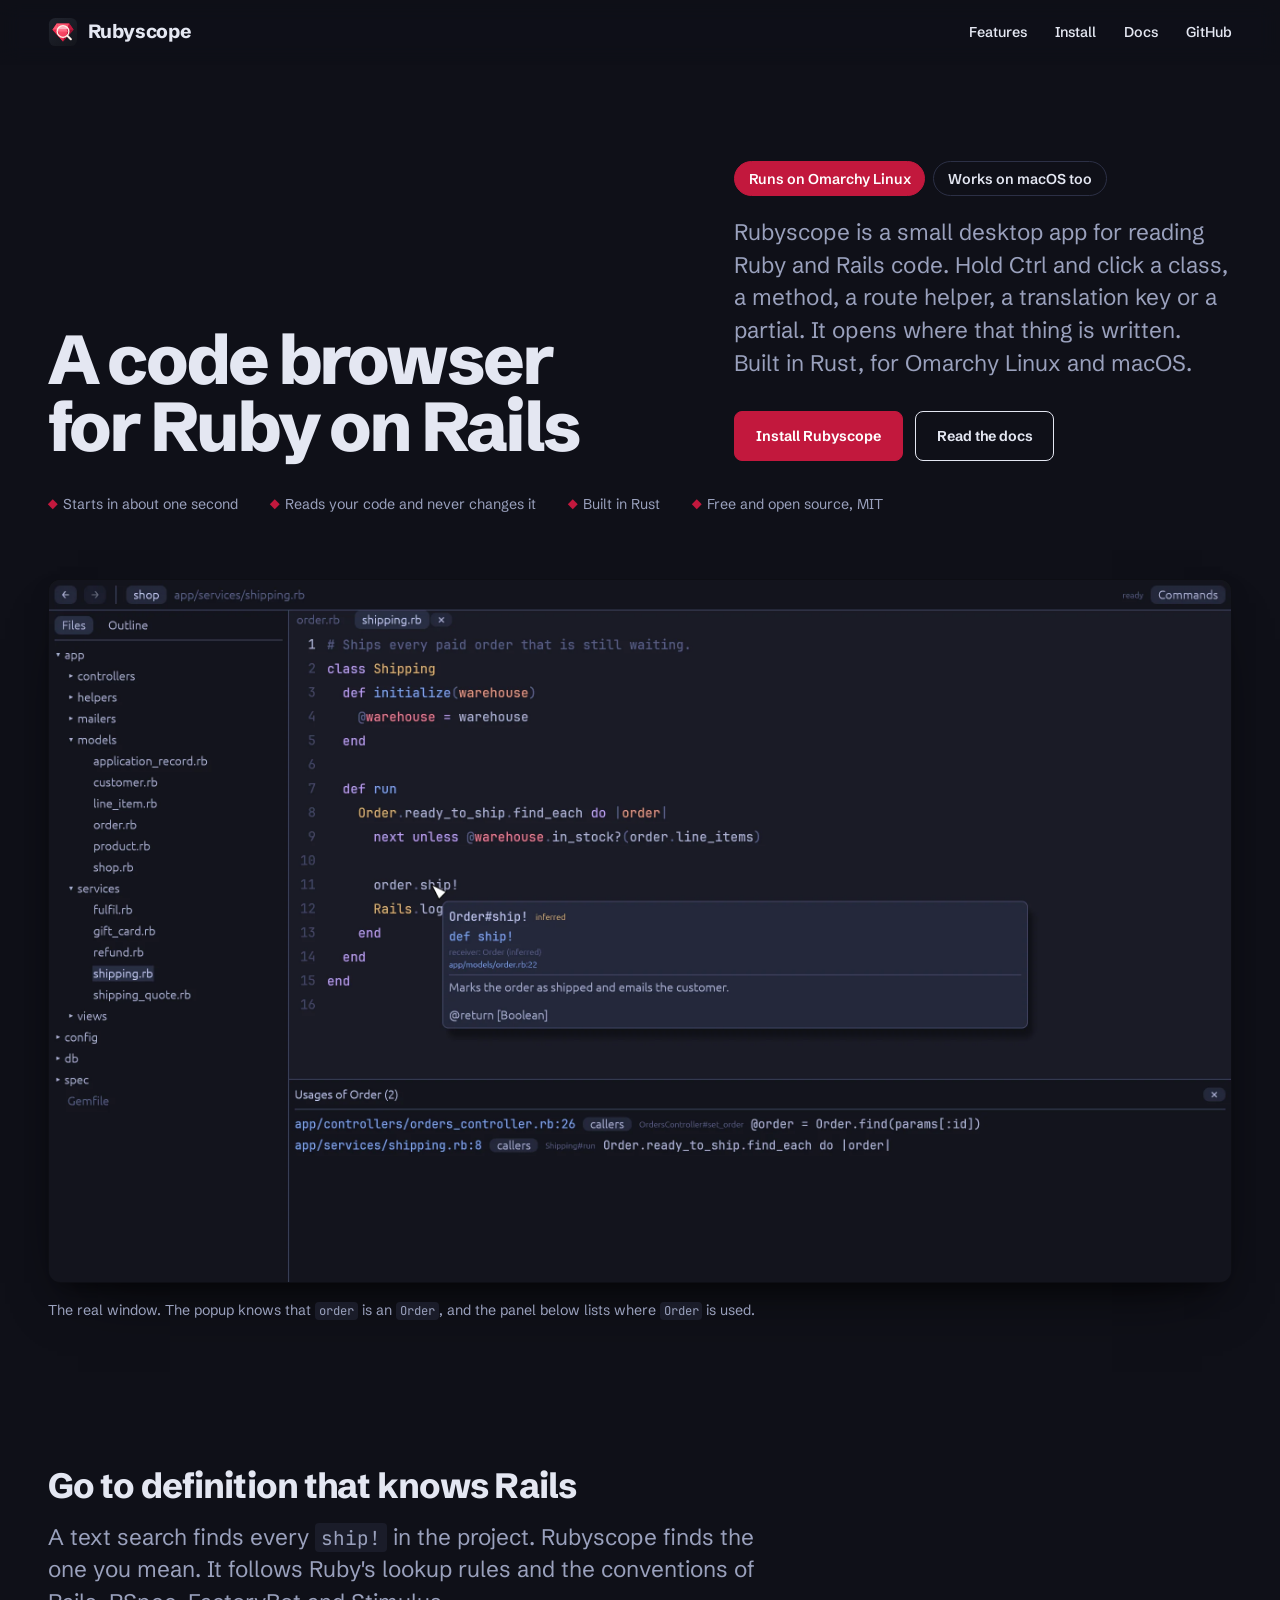
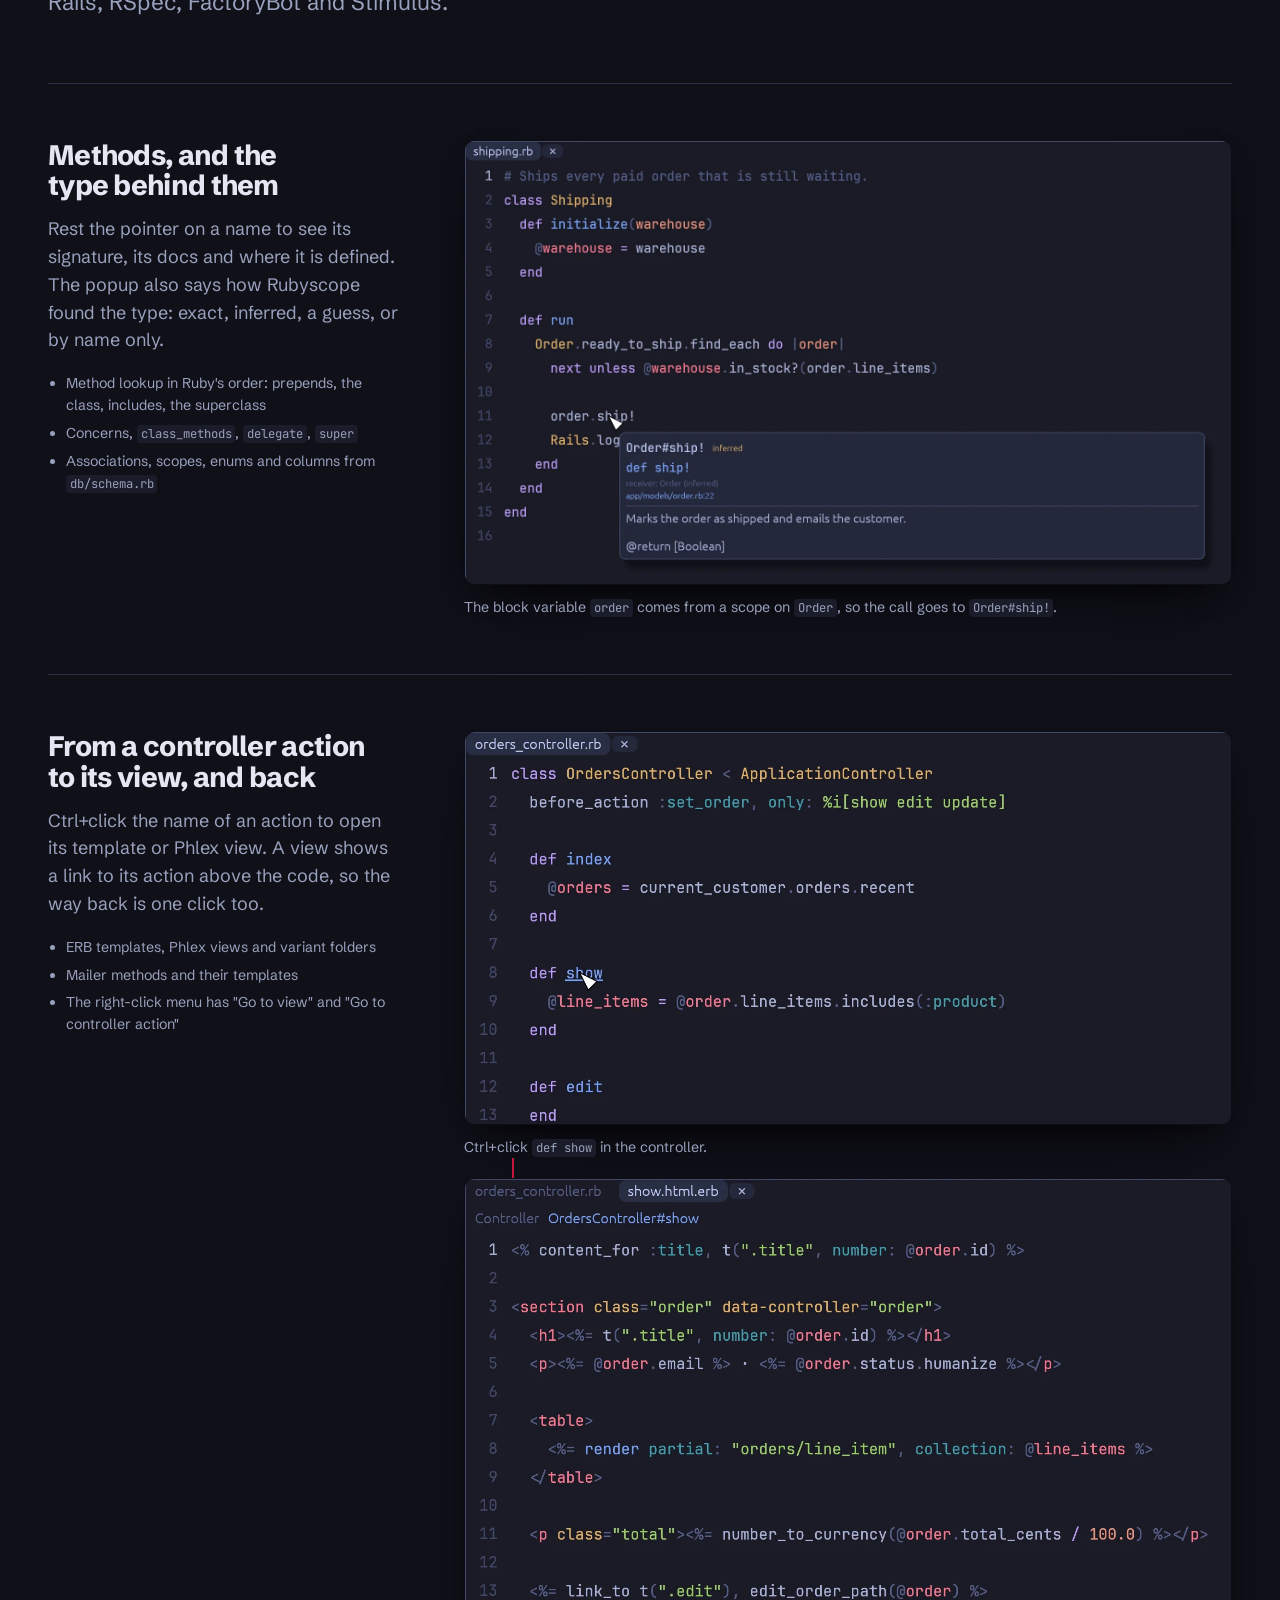
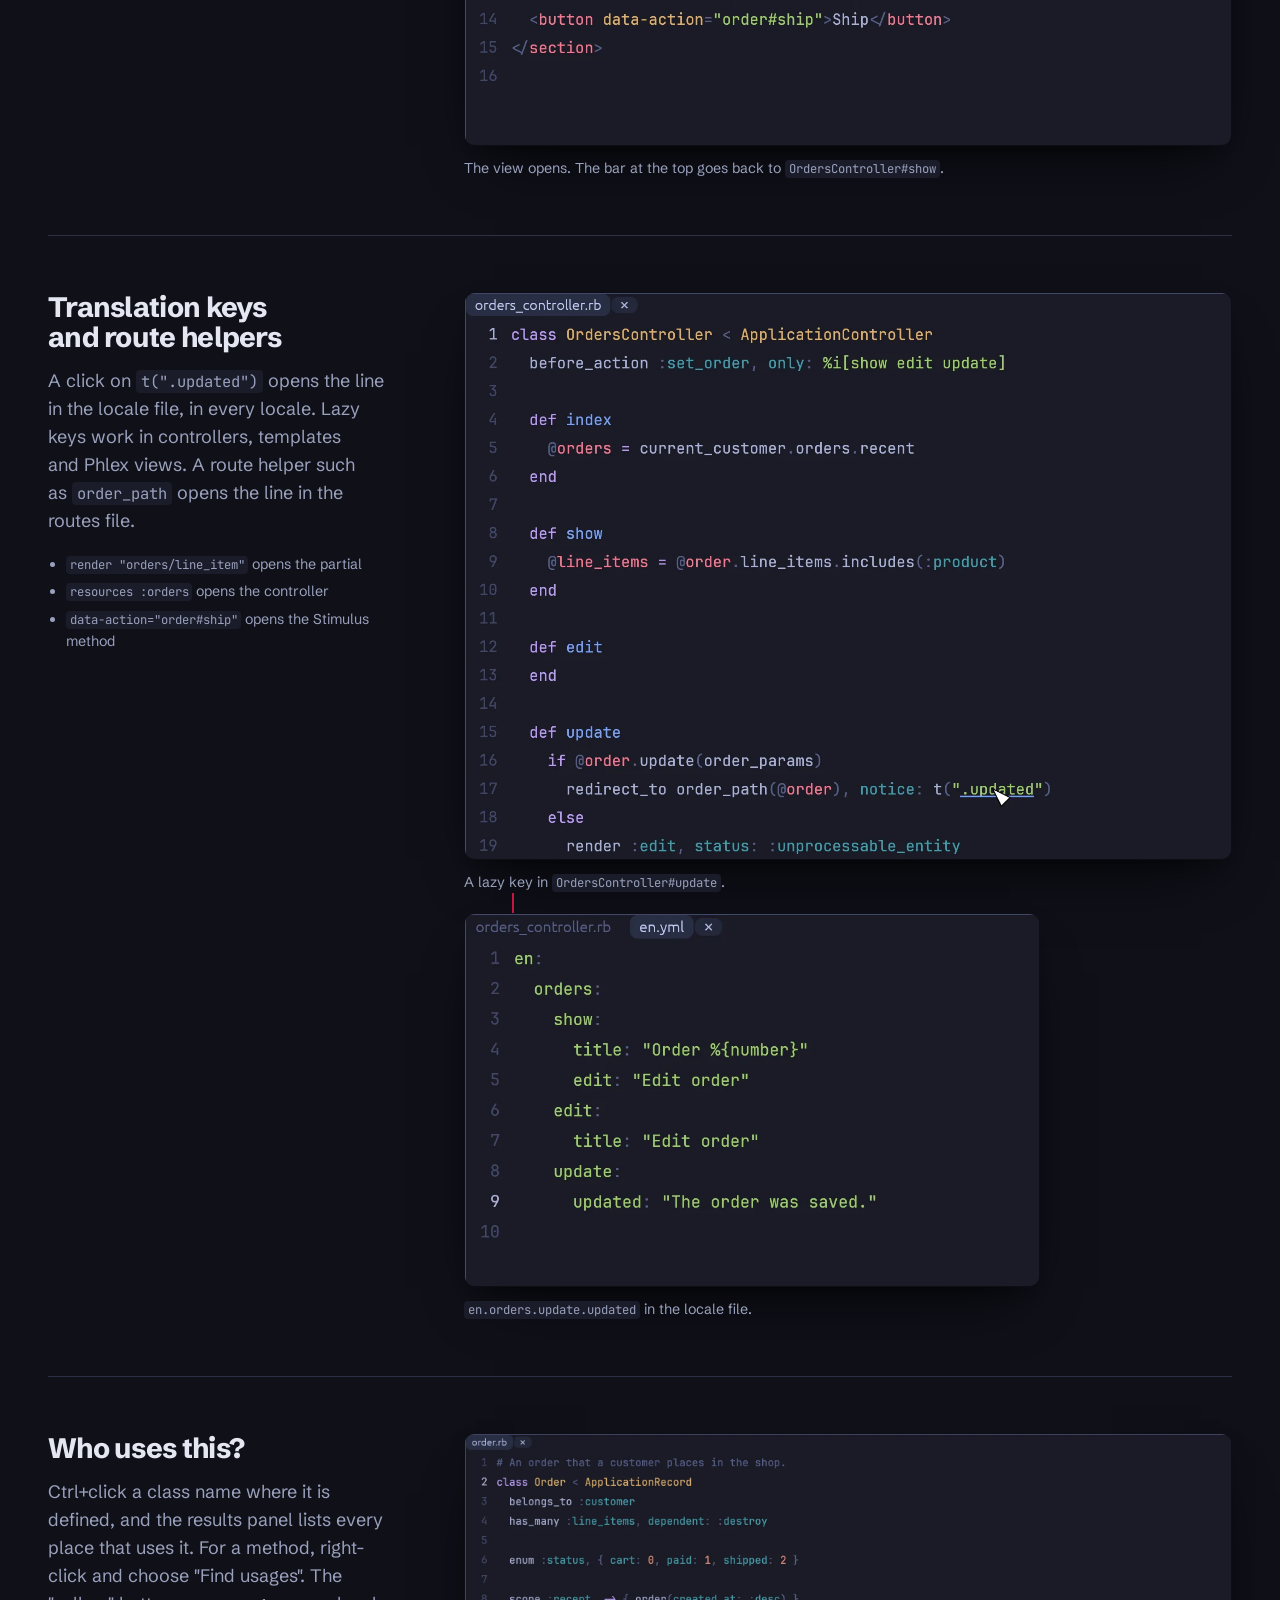
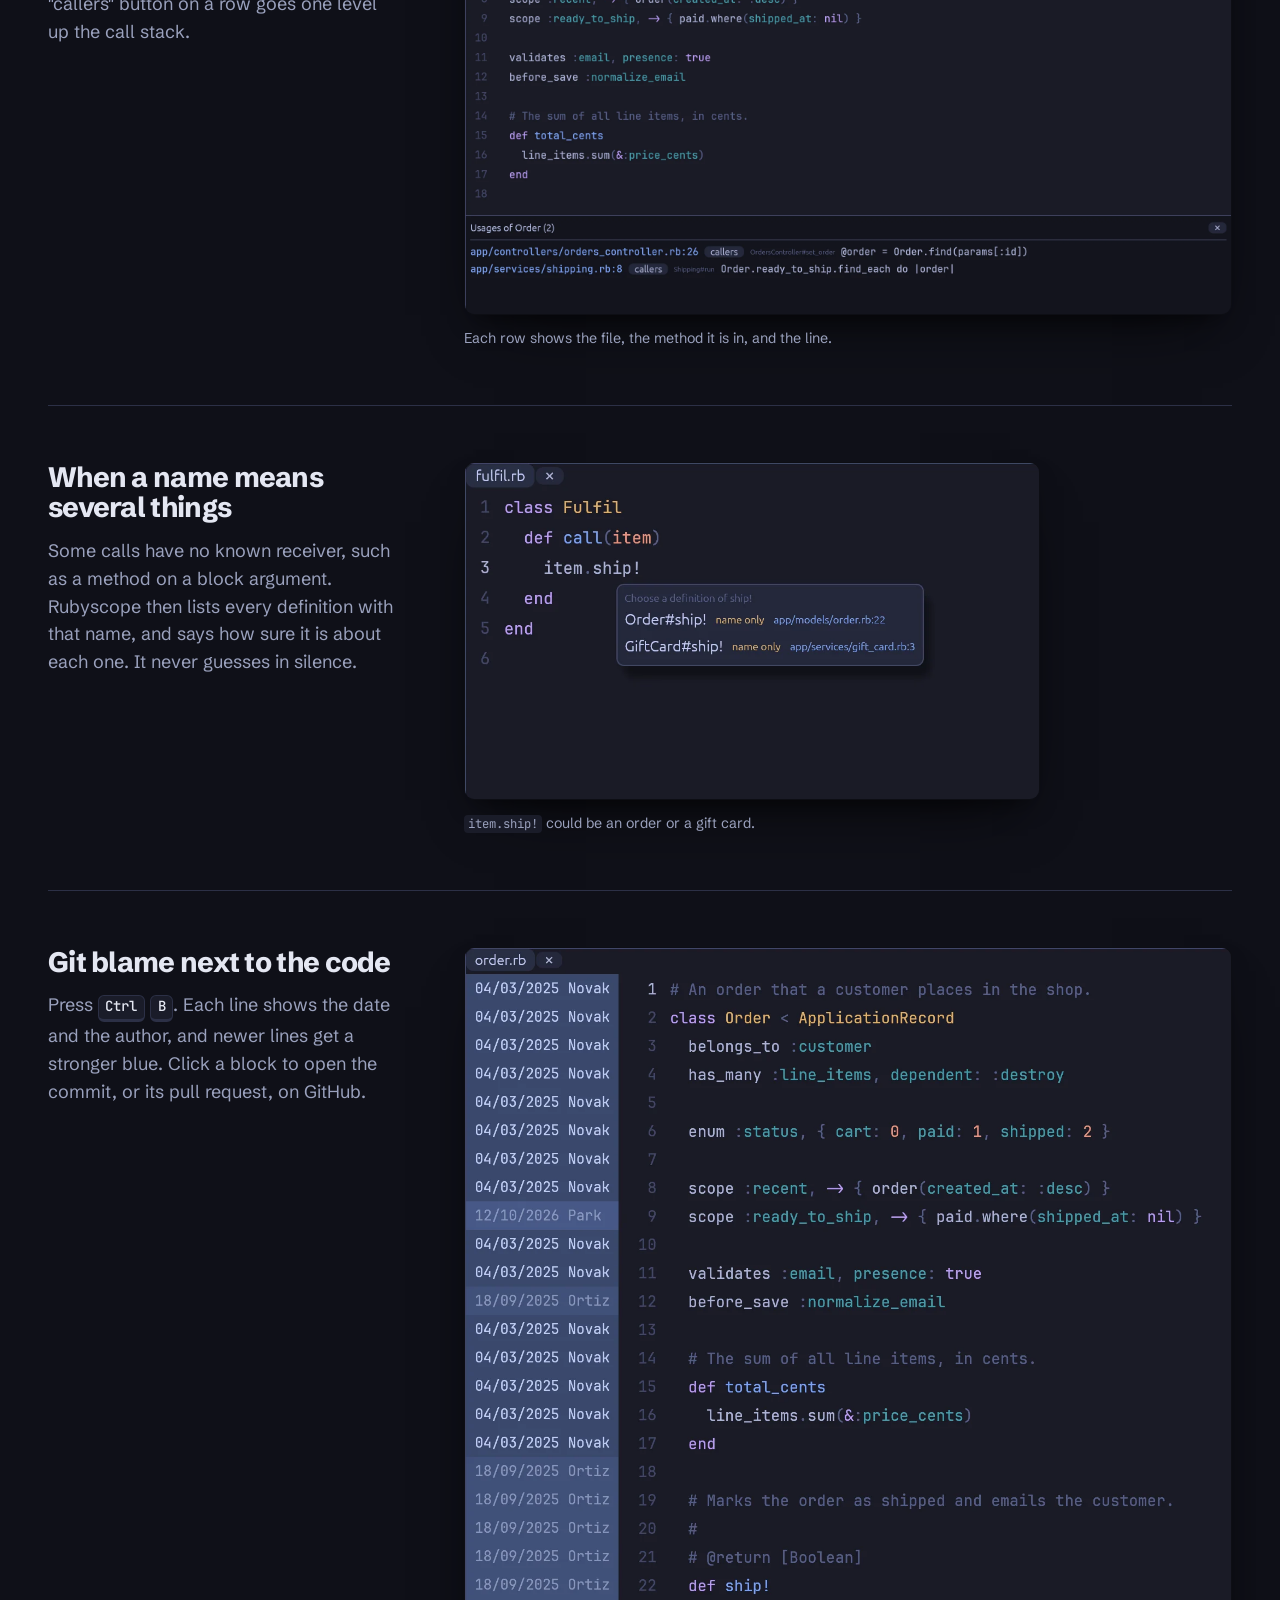
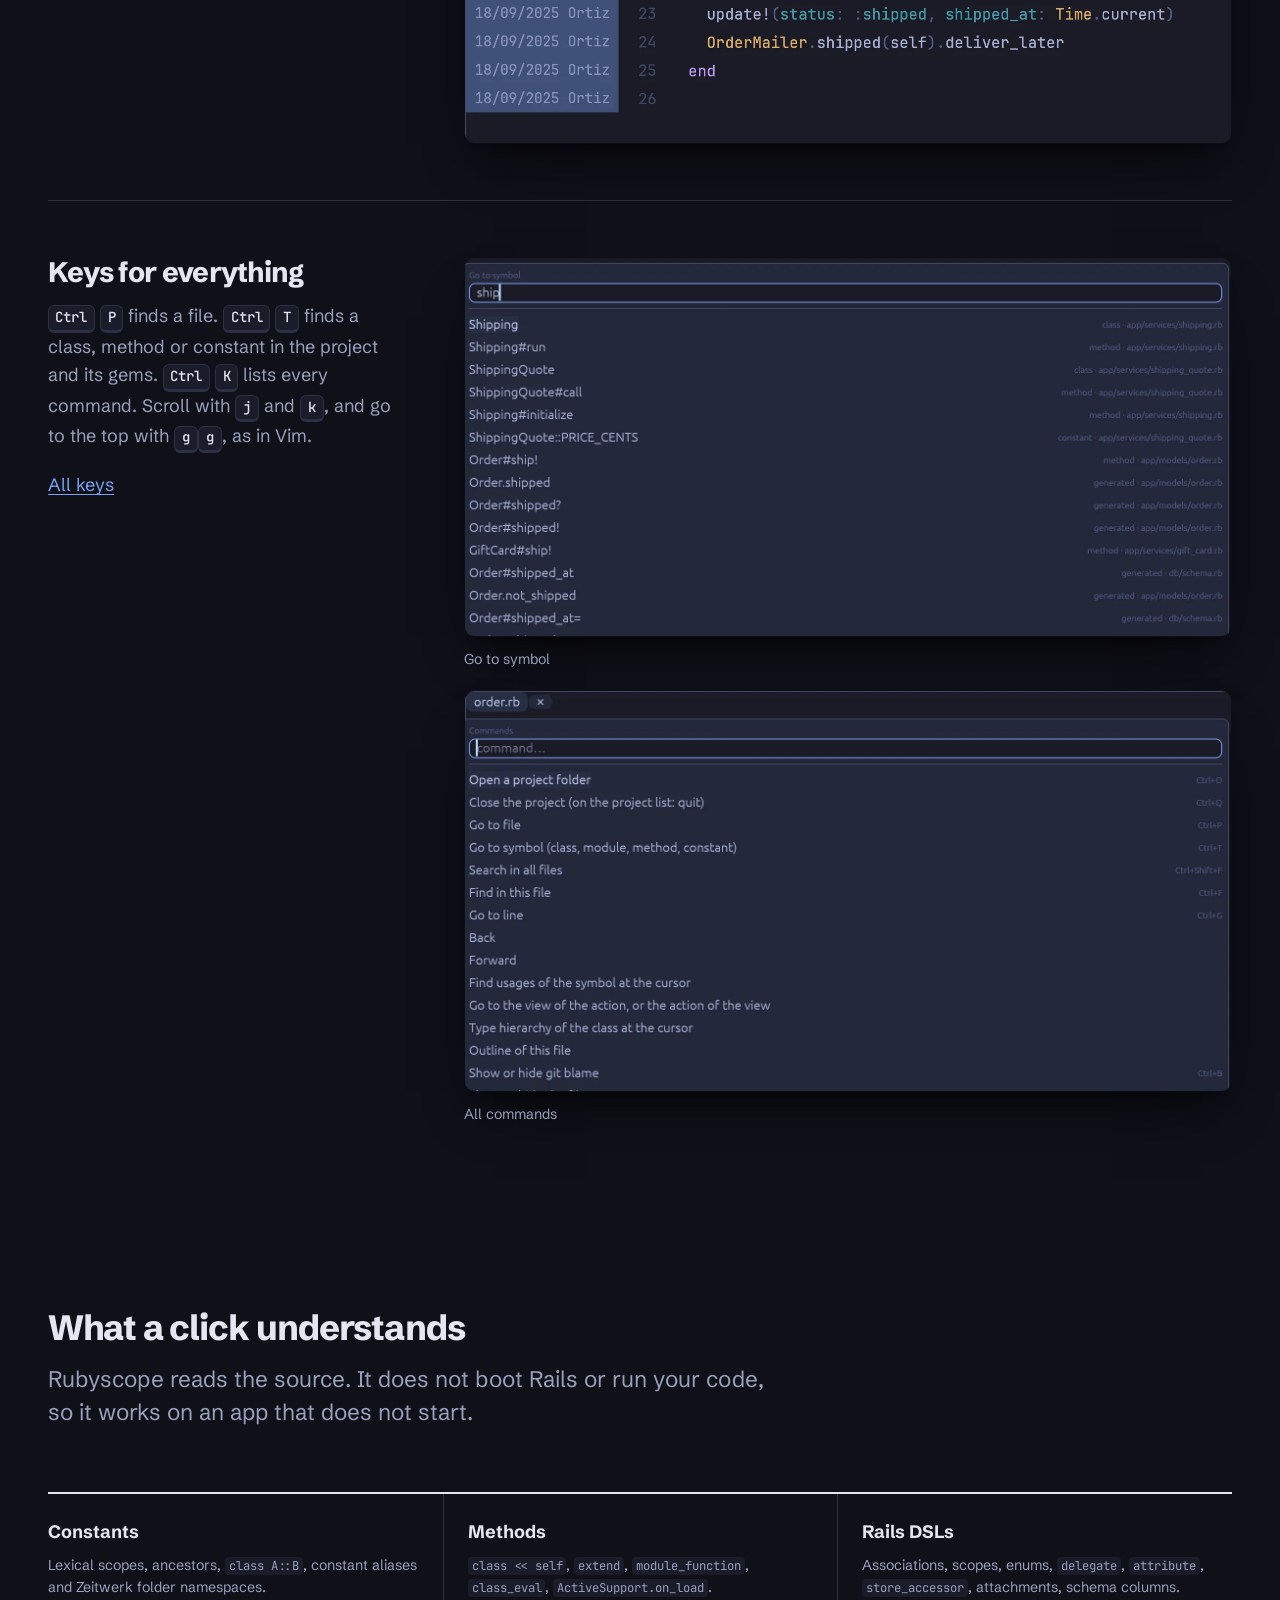
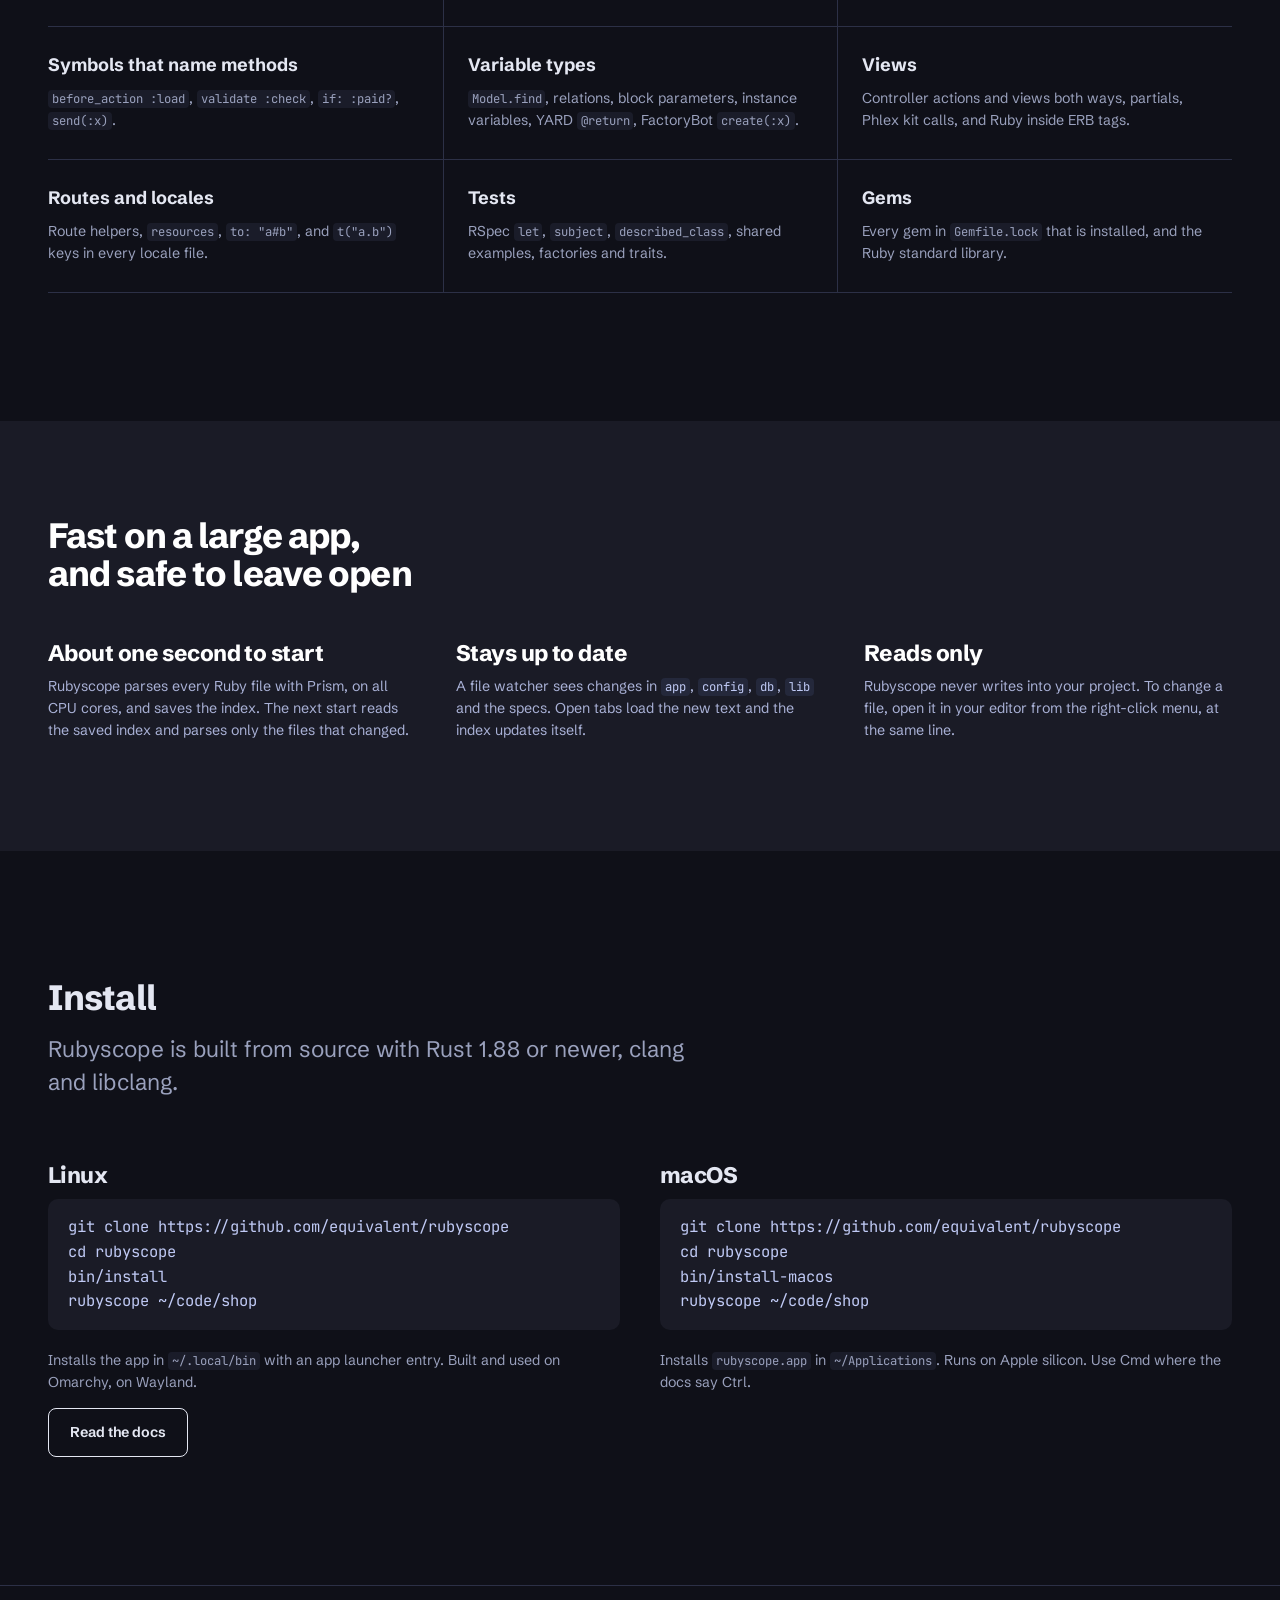
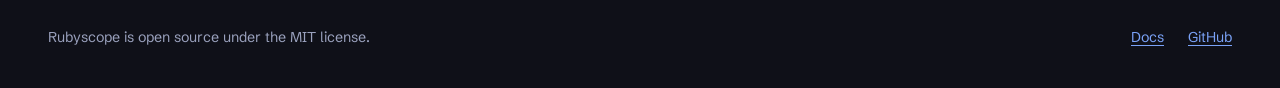
==== webpage/index.html @ e7c1675a "Show one splash screenshot instead of the Try it demo, and name Omarchy and macOS at the top" ====
<!doctype html>
<html lang="en">
<head>
  <meta charset="utf-8">
  <meta name="viewport" content="width=device-width, initial-scale=1">
  <title>Rubyscope: a code browser for Ruby on Rails</title>
  <meta name="description" content="A small desktop app for reading Ruby and Rails code. Ctrl+click a class, method, route helper, translation key or partial to open where it is defined. Built in Rust, for Omarchy Linux and macOS.">
  <link rel="icon" href="img/icon.svg" type="image/svg+xml">
  <link rel="icon" href="img/icon-32.png" sizes="32x32">
  <link rel="preload" href="fonts/schibsted-grotesk.woff2" as="font" type="font/woff2" crossorigin>
  <link rel="stylesheet" href="css/site.css">
  <meta property="og:title" content="Rubyscope: a code browser for Ruby on Rails">
  <meta property="og:description" content="Ctrl+click any name in a Rails app and land on the line that defines it.">
  <meta property="og:image" content="img/shots/splash.webp">
</head>
<body>
  <a class="skip" href="#main">Skip to the content</a>

  <header class="site-head">
    <div class="wrap">
      <a class="brand" href="./"><img src="img/icon.svg" alt="" width="30" height="30">Rubyscope</a>
      <nav class="site-nav" aria-label="Main">
        <a class="wide" href="#features">Features</a>
        <a href="#install">Install</a>
        <a href="docs/">Docs</a>
        <a href="https://github.com/equivalent/rubyscope">GitHub</a>
      </nav>
    </div>
  </header>

  <main id="main">
    <section class="hero">
      <div class="wrap">
        <div class="hero-text">
          <h1>A code browser for Ruby on Rails</h1>
          <div>
            <p class="platforms"><span>Runs on Omarchy Linux</span> <span>Works on macOS too</span></p>
            <p class="lede">Rubyscope is a small desktop app for reading Ruby and Rails code. Hold Ctrl and click a class, a method, a route helper, a translation key or a partial. It opens where that thing is written. Built in Rust, for Omarchy Linux and macOS.</p>
            <div class="actions">
              <a class="button primary" href="#install">Install Rubyscope</a>
              <a class="button" href="docs/">Read the docs</a>
            </div>
          </div>
          <ul class="facts">
            <li>Starts in about one second</li>
            <li>Reads your code and never changes it</li>
            <li>Built in Rust</li>
            <li>Free and open source, MIT</li>
          </ul>
        </div>

        <figure class="splash">
          <img src="img/shots/splash.webp" width="2560" height="1520"
               alt="Rubyscope on a Rails app. A popup over order.ship! shows Order#ship!, its file and its docs. The panel below lists the usages of Order.">
          <figcaption>The real window. The popup knows that <code>order</code> is an <code>Order</code>, and the panel below lists where <code>Order</code> is used.</figcaption>
        </figure>
      </div>
    </section>

    <section class="section" id="features">
      <div class="wrap">
        <div class="section-head">
          <h2>Go to definition that knows Rails</h2>
          <p>A text search finds every <code>ship!</code> in the project. Rubyscope finds the one you mean. It follows Ruby's lookup rules and the conventions of Rails, RSpec, FactoryBot and Stimulus.</p>
        </div>

        <article class="feature">
          <div class="feature-text">
            <h3>Methods, and the type behind them</h3>
            <p>Rest the pointer on a name to see its signature, its docs and where it is defined. The popup also says how Rubyscope found the type: exact, inferred, a guess, or by name only.</p>
            <ul>
              <li>Method lookup in Ruby's order: prepends, the class, includes, the superclass</li>
              <li>Concerns, <code>class_methods</code>, <code>delegate</code>, <code>super</code></li>
              <li>Associations, scopes, enums and columns from <code>db/schema.rb</code></li>
            </ul>
          </div>
          <div class="shots">
            <figure class="shot">
              <img src="img/shots/hover.webp" width="1658" height="960" loading="lazy"
                   alt="A popup over order.ship! shows Order#ship!, marked inferred, with its file and line and the comment above the method.">
              <figcaption>The block variable <code>order</code> comes from a scope on <code>Order</code>, so the call goes to <code>Order#ship!</code>.</figcaption>
            </figure>
          </div>
        </article>

        <article class="feature">
          <div class="feature-text">
            <h3>From a controller action to its view, and back</h3>
            <p>Ctrl+click the name of an action to open its template or Phlex view. A view shows a link to its action above the code, so the way back is one click too.</p>
            <ul>
              <li>ERB templates, Phlex views and variant folders</li>
              <li>Mailer methods and their templates</li>
              <li>The right-click menu has "Go to view" and "Go to controller action"</li>
            </ul>
          </div>
          <div class="shots">
            <figure class="shot jump">
              <img src="img/shots/action-hover.webp" width="1402" height="716" loading="lazy"
                   alt="orders_controller.rb with Ctrl held over the show action.">
              <figcaption>Ctrl+click <code>def show</code> in the controller.</figcaption>
            </figure>
            <figure class="shot jump">
              <img src="img/shots/view-from-action.webp" width="1402" height="1036" loading="lazy"
                   alt="show.html.erb is open, with a bar above the code that links to OrdersController#show.">
              <figcaption>The view opens. The bar at the top goes back to <code>OrdersController#show</code>.</figcaption>
            </figure>
          </div>
        </article>

        <article class="feature">
          <div class="feature-text">
            <h3>Translation keys and route helpers</h3>
            <p>A click on <code>t(".updated")</code> opens the line in the locale file, in every locale. Lazy keys work in controllers, templates and Phlex views. A route helper such as <code>order_path</code> opens the line in the routes file.</p>
            <ul>
              <li><code>render "orders/line_item"</code> opens the partial</li>
              <li><code>resources :orders</code> opens the controller</li>
              <li><code>data-action="order#ship"</code> opens the Stimulus method</li>
            </ul>
          </div>
          <div class="shots">
            <figure class="shot jump">
              <img src="img/shots/i18n-hover.webp" width="1402" height="1036" loading="lazy"
                   alt="The update action, with Ctrl held over the lazy translation key .updated.">
              <figcaption>A lazy key in <code>OrdersController#update</code>.</figcaption>
            </figure>
            <figure class="shot jump narrow">
              <img src="img/shots/i18n.webp" width="982" height="636" loading="lazy"
                   alt="config/locales/en.yml is open at orders.update.updated.">
              <figcaption><code>en.orders.update.updated</code> in the locale file.</figcaption>
            </figure>
          </div>
        </article>

        <article class="feature">
          <div class="feature-text">
            <h3>Who uses this?</h3>
            <p>Ctrl+click a class name where it is defined, and the results panel lists every place that uses it. For a method, right-click and choose "Find usages". The "callers" button on a row goes one level up the call stack.</p>
          </div>
          <div class="shots">
            <figure class="shot">
              <img src="img/shots/usages.webp" width="2042" height="1280" loading="lazy"
                   alt="order.rb with a results panel at the bottom titled Usages of Order, with two rows: the orders controller and the shipping service.">
              <figcaption>Each row shows the file, the method it is in, and the line.</figcaption>
            </figure>
          </div>
        </article>

        <article class="feature">
          <div class="feature-text">
            <h3>When a name means several things</h3>
            <p>Some calls have no known receiver, such as a method on a block argument. Rubyscope then lists every definition with that name, and says how sure it is about each one. It never guesses in silence.</p>
          </div>
          <div class="shots">
            <figure class="shot narrow">
              <img src="img/shots/choose.webp" width="982" height="576" loading="lazy"
                   alt="A small list titled Choose a definition of ship!, with Order#ship! and GiftCard#ship!.">
              <figcaption><code>item.ship!</code> could be an order or a gift card.</figcaption>
            </figure>
          </div>
        </article>

        <article class="feature">
          <div class="feature-text">
            <h3>Git blame next to the code</h3>
            <p>Press <kbd>Ctrl</kbd> <kbd>B</kbd>. Each line shows the date and the author, and newer lines get a stronger blue. Click a block to open the commit, or its pull request, on GitHub.</p>
          </div>
          <div class="shots">
            <figure class="shot">
              <img src="img/shots/blame.webp" width="1402" height="1456" loading="lazy"
                   alt="order.rb with a blame column on the left that shows a date and an author's last name on each line.">
            </figure>
          </div>
        </article>

        <article class="feature">
          <div class="feature-text">
            <h3>Keys for everything</h3>
            <p><kbd>Ctrl</kbd> <kbd>P</kbd> finds a file. <kbd>Ctrl</kbd> <kbd>T</kbd> finds a class, method or constant in the project and its gems. <kbd>Ctrl</kbd> <kbd>K</kbd> lists every command. Scroll with <kbd>j</kbd> and <kbd>k</kbd>, and go to the top with <kbd>g</kbd><kbd>g</kbd>, as in Vim.</p>
            <p><a href="docs/#keys">All keys</a></p>
          </div>
          <div class="shots">
            <figure class="shot">
              <img src="img/shots/go-to-symbol.webp" width="1562" height="770" loading="lazy"
                   alt="The go to symbol list, filtered by ship.">
              <figcaption>Go to symbol</figcaption>
            </figure>
            <figure class="shot">
              <img src="img/shots/commands.webp" width="1562" height="816" loading="lazy"
                   alt="The command list with every command and its key.">
              <figcaption>All commands</figcaption>
            </figure>
          </div>
        </article>
      </div>
    </section>

    <section class="section" id="understands">
      <div class="wrap">
        <div class="section-head">
          <h2>What a click understands</h2>
          <p>Rubyscope reads the source. It does not boot Rails or run your code, so it works on an app that does not start.</p>
        </div>
        <dl class="understands">
          <div><dt>Constants</dt><dd>Lexical scopes, ancestors, <code>class A::B</code>, constant aliases and Zeitwerk folder namespaces.</dd></div>
          <div><dt>Methods</dt><dd><code>class &lt;&lt; self</code>, <code>extend</code>, <code>module_function</code>, <code>class_eval</code>, <code>ActiveSupport.on_load</code>.</dd></div>
          <div><dt>Rails DSLs</dt><dd>Associations, scopes, enums, <code>delegate</code>, <code>attribute</code>, <code>store_accessor</code>, attachments, schema columns.</dd></div>
          <div><dt>Symbols that name methods</dt><dd><code>before_action :load</code>, <code>validate :check</code>, <code>if: :paid?</code>, <code>send(:x)</code>.</dd></div>
          <div><dt>Variable types</dt><dd><code>Model.find</code>, relations, block parameters, instance variables, YARD <code>@return</code>, FactoryBot <code>create(:x)</code>.</dd></div>
          <div><dt>Views</dt><dd>Controller actions and views both ways, partials, Phlex kit calls, and Ruby inside ERB tags.</dd></div>
          <div><dt>Routes and locales</dt><dd>Route helpers, <code>resources</code>, <code>to: "a#b"</code>, and <code>t("a.b")</code> keys in every locale file.</dd></div>
          <div><dt>Tests</dt><dd>RSpec <code>let</code>, <code>subject</code>, <code>described_class</code>, shared examples, factories and traits.</dd></div>
          <div><dt>Gems</dt><dd>Every gem in <code>Gemfile.lock</code> that is installed, and the Ruby standard library.</dd></div>
        </dl>
      </div>
    </section>

    <section class="band">
      <div class="wrap">
        <h2>Fast on a large app, and safe to leave open</h2>
        <div class="cols">
          <div>
            <h3>About one second to start</h3>
            <p>Rubyscope parses every Ruby file with Prism, on all CPU cores, and saves the index. The next start reads the saved index and parses only the files that changed.</p>
          </div>
          <div>
            <h3>Stays up to date</h3>
            <p>A file watcher sees changes in <code>app</code>, <code>config</code>, <code>db</code>, <code>lib</code> and the specs. Open tabs load the new text and the index updates itself.</p>
          </div>
          <div>
            <h3>Reads only</h3>
            <p>Rubyscope never writes into your project. To change a file, open it in your editor from the right-click menu, at the same line.</p>
          </div>
        </div>
      </div>
    </section>

    <section class="section" id="install">
      <div class="wrap">
        <div class="section-head">
          <h2>Install</h2>
          <p>Rubyscope is built from source with Rust 1.88 or newer, clang and libclang.</p>
        </div>
        <div class="install">
          <div>
            <h3>Linux</h3>
<pre><code>git clone https://github.com/equivalent/rubyscope
cd rubyscope
bin/install
rubyscope ~/code/shop</code></pre>
            <p>Installs the app in <code>~/.local/bin</code> with an app launcher entry. Built and used on Omarchy, on Wayland.</p>
          </div>
          <div>
            <h3>macOS</h3>
<pre><code>git clone https://github.com/equivalent/rubyscope
cd rubyscope
bin/install-macos
rubyscope ~/code/shop</code></pre>
            <p>Installs <code>rubyscope.app</code> in <code>~/Applications</code>. Runs on Apple silicon. Use Cmd where the docs say Ctrl.</p>
          </div>
        </div>
        <p><a class="button" href="docs/">Read the docs</a></p>
      </div>
    </section>
  </main>

  <footer class="site-foot">
    <div class="wrap">
      <p>Rubyscope is open source under the MIT license.</p>
      <nav aria-label="Footer">
        <a href="docs/">Docs</a>
        <a href="https://github.com/equivalent/rubyscope">GitHub</a>
      </nav>
    </div>
  </footer>

  <script src="js/site.js"></script>
</body>
</html>
---- webpage/css/site.css ----
/* rubyscope web page. One stylesheet for the landing page and the docs. */

@font-face {
  font-family: "Schibsted Grotesk";
  src: url("../fonts/schibsted-grotesk.woff2") format("woff2");
  font-weight: 400 900;
  font-style: normal;
  font-display: swap;
}

@font-face {
  font-family: "JetBrains Mono";
  src: url("../fonts/jetbrains-mono.woff2") format("woff2");
  font-weight: 400 500;
  font-style: normal;
  font-display: swap;
}

:root {
  color-scheme: dark;
  /* A dark page, a little darker than the Tokyo Night screenshots, so they still stand out. */
  --paper: #0f1018;
  --paper-2: #1a1c29;
  --ink: #e4e7f2;
  --ink-2: #9aa1bd;
  --rule: #2c3046;
  /* The red of the app icon. */
  --ruby: #c2183d;
  --ruby-bright: #e8254a;
  /* The underline the app draws under a name you can click. */
  --link: #7aa2f7;
  /* Tokyo Night, the background of the screenshots. */
  --night: #1a1b26;
  --night-2: #16161e;
  --night-ink: #c0caf5;
  --night-blue: #7aa2f7;

  --sans: "Schibsted Grotesk", "Helvetica Neue", Arial, sans-serif;
  --mono: "JetBrains Mono", ui-monospace, "SF Mono", Menlo, monospace;

  /* A modular scale of 1.25 on 18px. */
  --step--1: 0.889rem;
  --step-0: 1.125rem;
  --step-1: 1.406rem;
  --step-2: 1.758rem;
  --step-3: 2.197rem;
  --step-4: clamp(2.4rem, 1.6rem + 3.4vw, 4.6rem);

  --wrap: 1240px;
  --gutter: clamp(1.25rem, 4vw, 3rem);
  --shadow: 0 1px 0 rgb(255 255 255 / 0.06) inset, 0 30px 60px -30px rgb(0 0 0 / 0.8),
    0 12px 24px -12px rgb(0 0 0 / 0.6);
}

*,
*::before,
*::after {
  box-sizing: border-box;
}

html {
  -webkit-text-size-adjust: 100%;
  scroll-behavior: smooth;
  scroll-padding-top: 5rem;
}

@media (prefers-reduced-motion: reduce) {
  html {
    scroll-behavior: auto;
  }
}

body {
  margin: 0;
  background: var(--paper);
  color: var(--ink);
  font-family: var(--sans);
  font-size: var(--step-0);
  line-height: 1.55;
  font-feature-settings: "ss01";
  text-rendering: optimizeLegibility;
}

img {
  display: block;
  max-width: 100%;
  height: auto;
}

a {
  color: var(--link);
  text-decoration-thickness: 1px;
  text-underline-offset: 0.18em;
}

a:hover {
  text-decoration-thickness: 2px;
}

:focus-visible {
  outline: 3px solid var(--ruby-bright);
  outline-offset: 3px;
  border-radius: 4px;
}

h1,
h2,
h3 {
  margin: 0;
  font-weight: 750;
  line-height: 1.08;
  letter-spacing: -0.025em;
  text-wrap: balance;
}

p {
  margin: 0 0 1em;
  text-wrap: pretty;
}

code,
kbd,
pre {
  font-family: var(--mono);
  font-size: 0.86em;
}

code {
  padding: 0.08em 0.32em;
  border-radius: 4px;
  background: var(--paper-2);
}

kbd {
  display: inline-block;
  min-width: 1.7em;
  padding: 0.1em 0.45em 0.16em;
  border: 1px solid var(--rule);
  border-bottom-width: 3px;
  border-radius: 6px;
  background: var(--paper-2);
  color: var(--ink);
  font-size: 0.78em;
  font-weight: 500;
  line-height: 1.4;
  text-align: center;
  white-space: nowrap;
}

pre {
  margin: 0 0 1.25em;
  padding: 1rem 1.25rem;
  overflow-x: auto;
  border-radius: 10px;
  background: var(--night);
  color: var(--night-ink);
  line-height: 1.6;
}

pre code {
  padding: 0;
  background: none;
  font-size: inherit;
}

pre .c {
  color: #565f89;
}

.wrap {
  width: min(100% - 2 * var(--gutter), var(--wrap));
  margin-inline: auto;
}

.skip {
  position: absolute;
  left: -999px;
}

.skip:focus {
  left: 1rem;
  top: 1rem;
  z-index: 10;
  padding: 0.5rem 1rem;
  background: var(--ink);
  color: #fff;
}

/* Header */

.site-head {
  position: sticky;
  top: 0;
  z-index: 5;
  border-bottom: 1px solid transparent;
  background: rgb(15 16 24 / 0.85);
  backdrop-filter: saturate(1.4) blur(10px);
}

.site-head.scrolled {
  border-bottom-color: var(--rule);
}

.site-head .wrap {
  display: flex;
  align-items: center;
  gap: 2rem;
  height: 4rem;
}

.brand {
  display: flex;
  align-items: center;
  gap: 0.6rem;
  color: var(--ink);
  font-size: 1.2rem;
  font-weight: 750;
  letter-spacing: -0.02em;
  text-decoration: none;
}

.brand img {
  width: 30px;
  height: 30px;
}

.site-nav {
  display: flex;
  gap: 1.75rem;
  margin-left: auto;
  font-size: var(--step--1);
  font-weight: 550;
}

.site-nav a {
  color: var(--ink);
  text-decoration: none;
}

.site-nav a:hover,
.site-nav a[aria-current="page"] {
  color: var(--link);
  text-decoration: underline;
}

/* Buttons */

.button {
  display: inline-flex;
  align-items: center;
  gap: 0.5rem;
  padding: 0.8rem 1.3rem;
  border: 1.5px solid var(--ink);
  border-radius: 8px;
  color: var(--ink);
  font-size: var(--step--1);
  font-weight: 650;
  text-decoration: none;
  transition: background-color 120ms, color 120ms;
}

.button:hover {
  background: var(--ink);
  color: var(--paper);
  text-decoration: none;
}

.button.primary {
  border-color: var(--ruby);
  background: var(--ruby);
  color: #fff;
}

.button.primary:hover {
  border-color: #9c1131;
  background: #9c1131;
}

/* Hero */

.hero {
  padding-block: clamp(3rem, 8vw, 6rem) 0;
}

.hero-text {
  display: grid;
  grid-template-columns: minmax(0, 1.25fr) minmax(0, 1fr);
  gap: 1.5rem 4rem;
  align-items: end;
}

.hero h1 {
  font-size: var(--step-4);
  font-weight: 800;
  letter-spacing: -0.04em;
  line-height: 0.98;
}

.hero .lede {
  max-width: 34rem;
  margin: 0;
  color: var(--ink-2);
  font-size: var(--step-1);
  line-height: 1.45;
}

.hero .actions {
  display: flex;
  flex-wrap: wrap;
  gap: 0.75rem;
  margin-top: 2rem;
}

.hero .facts {
  grid-column: 1 / -1;
  display: flex;
  flex-wrap: wrap;
  gap: 0.5rem 2rem;
  margin: 0.5rem 0 0;
  padding: 0;
  list-style: none;
  color: var(--ink-2);
  font-size: var(--step--1);
}

.hero .facts li::before {
  content: "";
  display: inline-block;
  width: 0.5em;
  height: 0.5em;
  margin-right: 0.55em;
  transform: rotate(45deg) translateY(-0.12em);
  background: var(--ruby);
}

/* The splash picture: one real screenshot of the window */

.splash {
  margin-inline: 0;
  margin-top: clamp(2.5rem, 6vw, 4rem);
}

.splash img {
  width: 100%;
  border: 1px solid #0d0e14;
  border-radius: 12px;
  background: var(--night);
  box-shadow: var(--shadow);
}

.splash figcaption {
  margin-top: 1rem;
  color: var(--ink-2);
  font-size: var(--step--1);
}

/* The line above the title that names the systems */

.platforms {
  display: flex;
  flex-wrap: wrap;
  gap: 0.5rem;
  margin: 0 0 1.25rem;
}

.platforms span {
  padding: 0.35rem 0.85rem;
  border: 1px solid var(--rule);
  border-radius: 999px;
  color: var(--ink);
  font-size: var(--step--1);
  font-weight: 600;
}

.platforms span:first-child {
  border-color: var(--ruby);
  background: var(--ruby);
  color: #fff;
}

/* Sections */

.section {
  padding-block: clamp(4.5rem, 10vw, 8rem) 0;
}

.section-head {
  max-width: 46rem;
  margin-bottom: clamp(2.5rem, 5vw, 4rem);
}

.section-head h2 {
  font-size: var(--step-3);
}

.section-head p {
  margin-top: 1rem;
  color: var(--ink-2);
  font-size: var(--step-1);
  line-height: 1.45;
}

/* A feature: the text on the left stays in view while its pictures scroll. */

.feature {
  display: grid;
  grid-template-columns: minmax(0, 22rem) minmax(0, 1fr);
  gap: 2rem clamp(2rem, 5vw, 5rem);
  padding-block: clamp(2.5rem, 5vw, 3.5rem);
  border-top: 1px solid var(--rule);
}

.feature-text {
  align-self: start;
  position: sticky;
  top: 6rem;
}

.feature h3 {
  margin-bottom: 0.9rem;
  font-size: var(--step-2);
}

.feature-text p {
  color: var(--ink-2);
}

.feature-text ul {
  margin: 0;
  padding-left: 1.1rem;
  color: var(--ink-2);
  font-size: var(--step--1);
}

.feature-text li + li {
  margin-top: 0.35rem;
}

.shots {
  display: grid;
  gap: 1.25rem;
}

.shots.pair {
  grid-template-columns: 1fr 1fr;
}

.shot {
  margin: 0;
}

.shot img {
  width: 100%;
  border: 1px solid #0d0e14;
  border-radius: 10px;
  background: var(--night);
  box-shadow: var(--shadow);
}

.shot.narrow {
  max-width: 36rem;
}

.shot figcaption {
  margin-top: 0.7rem;
  color: var(--ink-2);
  font-size: var(--step--1);
}

/* The jump from one picture to the next, for "from here to there" pairs. */
.jump {
  position: relative;
}

.jump + .jump::before {
  content: "";
  position: absolute;
  left: 3rem;
  top: -1.25rem;
  width: 2px;
  height: 1.25rem;
  background: var(--ruby);
}

/* What a click understands */

.understands {
  display: grid;
  grid-template-columns: repeat(3, minmax(0, 1fr));
  gap: 0;
  margin: 0;
  border-top: 2px solid var(--ink);
}

.understands div {
  padding: 1.5rem 1.5rem 1.75rem 0;
  border-bottom: 1px solid var(--rule);
}

.understands div:not(:nth-child(3n + 1)) {
  padding-left: 1.5rem;
  border-left: 1px solid var(--rule);
}

.understands dt {
  margin-bottom: 0.5rem;
  font-weight: 700;
}

.understands dd {
  margin: 0;
  color: var(--ink-2);
  font-size: var(--step--1);
}

/* Fast, and reads only */

.band {
  margin-top: clamp(4.5rem, 10vw, 8rem);
  padding-block: clamp(3.5rem, 8vw, 6rem);
  background: var(--night);
  color: var(--night-ink);
}

.band h2 {
  max-width: 20ch;
  color: #fff;
  font-size: var(--step-3);
}

.band .cols {
  display: grid;
  grid-template-columns: repeat(3, minmax(0, 1fr));
  gap: 2.5rem;
  margin-top: 3rem;
}

.band h3 {
  margin-bottom: 0.6rem;
  color: #fff;
  font-size: var(--step-1);
}

.band p {
  color: #a9b1d6;
  font-size: var(--step--1);
}

.band a {
  color: var(--night-blue);
}

.band code {
  background: #24283b;
  color: var(--night-ink);
}

/* Install */

.install {
  display: grid;
  grid-template-columns: repeat(2, minmax(0, 1fr));
  gap: 2.5rem;
}

.install h3 {
  margin-bottom: 0.75rem;
  font-size: var(--step-1);
}

.install p {
  color: var(--ink-2);
  font-size: var(--step--1);
}

/* Footer */

.site-foot {
  margin-top: clamp(5rem, 10vw, 8rem);
  padding-block: 2.5rem;
  border-top: 1px solid var(--rule);
  color: var(--ink-2);
  font-size: var(--step--1);
}

.site-foot .wrap {
  display: flex;
  flex-wrap: wrap;
  gap: 1rem 2rem;
  justify-content: space-between;
}

.site-foot p {
  margin: 0;
}

.site-foot nav {
  display: flex;
  gap: 1.5rem;
}

/* Docs */

.docs {
  display: grid;
  grid-template-columns: 15rem minmax(0, 1fr);
  gap: clamp(2rem, 5vw, 5rem);
  padding-top: clamp(2.5rem, 5vw, 4rem);
}

.toc {
  align-self: start;
  position: sticky;
  top: 5.5rem;
  max-height: calc(100vh - 7rem);
  overflow-y: auto;
  font-size: var(--step--1);
}

.toc p {
  margin-bottom: 0.6rem;
  font-weight: 700;
}

.toc ol {
  margin: 0;
  padding: 0;
  list-style: none;
}

.toc a {
  display: block;
  padding: 0.3rem 0 0.3rem 0.85rem;
  border-left: 2px solid var(--rule);
  color: var(--ink-2);
  text-decoration: none;
}

.toc a:hover {
  color: var(--ink);
}

.toc a.current {
  border-left-color: var(--ruby);
  color: var(--ink);
  font-weight: 600;
}

.doc {
  max-width: 48rem;
}

.doc h1 {
  font-size: var(--step-4);
  font-weight: 800;
  letter-spacing: -0.04em;
}

.doc .lede {
  margin-top: 1.25rem;
  color: var(--ink-2);
  font-size: var(--step-1);
  line-height: 1.45;
}

.doc section {
  padding-top: 3.5rem;
}

.doc h2 {
  margin-bottom: 1.1rem;
  padding-bottom: 0.6rem;
  border-bottom: 2px solid var(--ink);
  font-size: var(--step-2);
}

.doc h3 {
  margin: 2rem 0 0.75rem;
  font-size: var(--step-1);
}

.doc ul,
.doc ol {
  padding-left: 1.25rem;
}

.doc li + li {
  margin-top: 0.4rem;
}

.doc .shot {
  margin: 1.5rem 0 2rem;
}

.note {
  margin: 1.25rem 0;
  padding: 0.9rem 1.1rem;
  border-left: 3px solid var(--ruby);
  background: var(--paper-2);
  font-size: var(--step--1);
}

.note p:last-child {
  margin-bottom: 0;
}

table {
  width: 100%;
  margin: 0 0 1.5rem;
  border-collapse: collapse;
  font-size: var(--step--1);
}

caption {
  margin-bottom: 0.5rem;
  color: var(--ink-2);
  text-align: left;
}

th,
td {
  padding: 0.65rem 1rem 0.65rem 0;
  border-bottom: 1px solid var(--rule);
  text-align: left;
  vertical-align: top;
}

thead th {
  border-bottom: 2px solid var(--ink);
  font-weight: 700;
}

td:first-child {
  white-space: nowrap;
}

td.wrap-ok {
  white-space: normal;
}

/* Small screens */

@media (max-width: 960px) {
  .hero-text,
  .feature,
  .docs {
    grid-template-columns: minmax(0, 1fr);
  }

  .feature-text,
  .toc {
    position: static;
    max-height: none;
  }

  .understands,
  .band .cols {
    grid-template-columns: 1fr 1fr;
  }

  .understands div:not(:nth-child(3n + 1)) {
    padding-left: 0;
    border-left: 0;
  }

  .understands div:nth-child(even) {
    padding-left: 1.5rem;
    border-left: 1px solid var(--rule);
  }

  .toc ol {
    columns: 2;
  }
}

@media (max-width: 640px) {
  .site-nav {
    gap: 1.1rem;
  }

  .site-nav .wide {
    display: none;
  }

  .shots.pair,
  .understands,
  .band .cols,
  .install {
    grid-template-columns: minmax(0, 1fr);
  }

  .understands div:nth-child(even) {
    padding-left: 0;
    border-left: 0;
  }

  td:first-child {
    white-space: normal;
  }

  table {
    display: block;
    overflow-x: auto;
  }
}
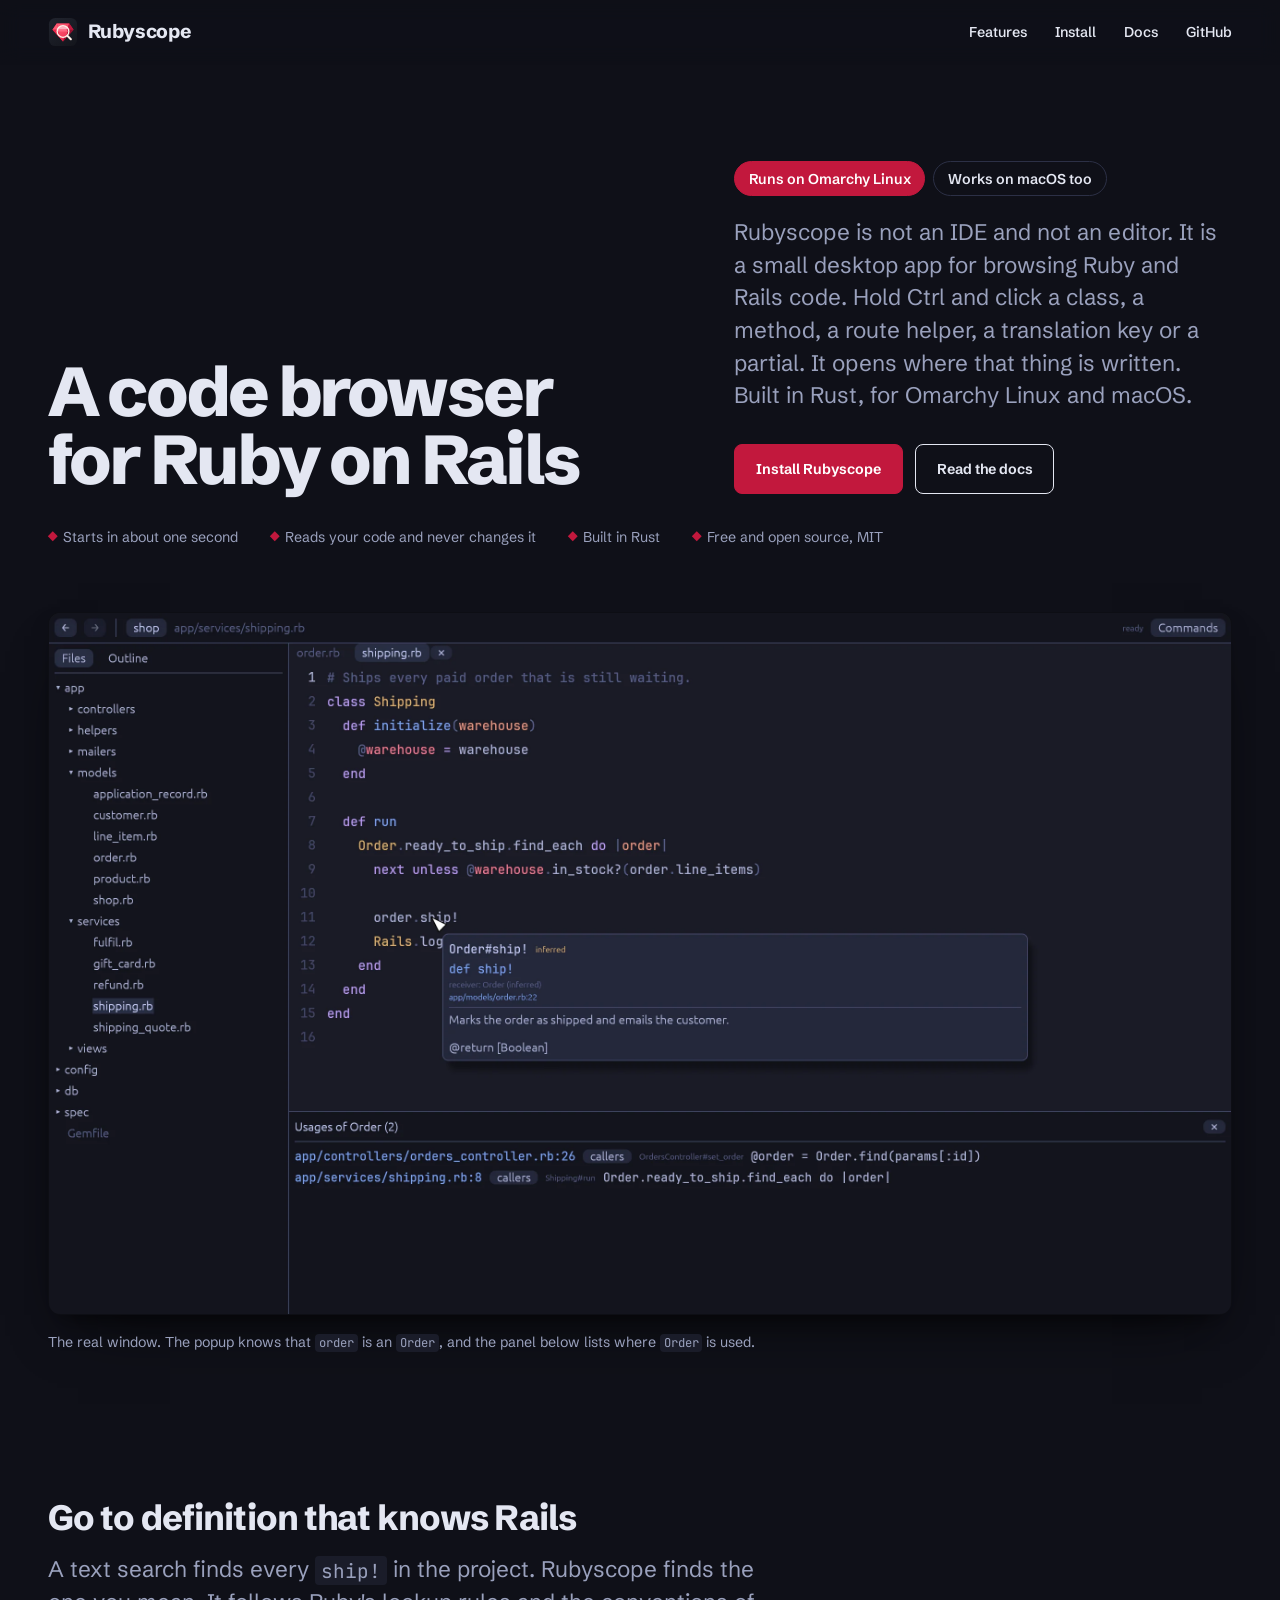
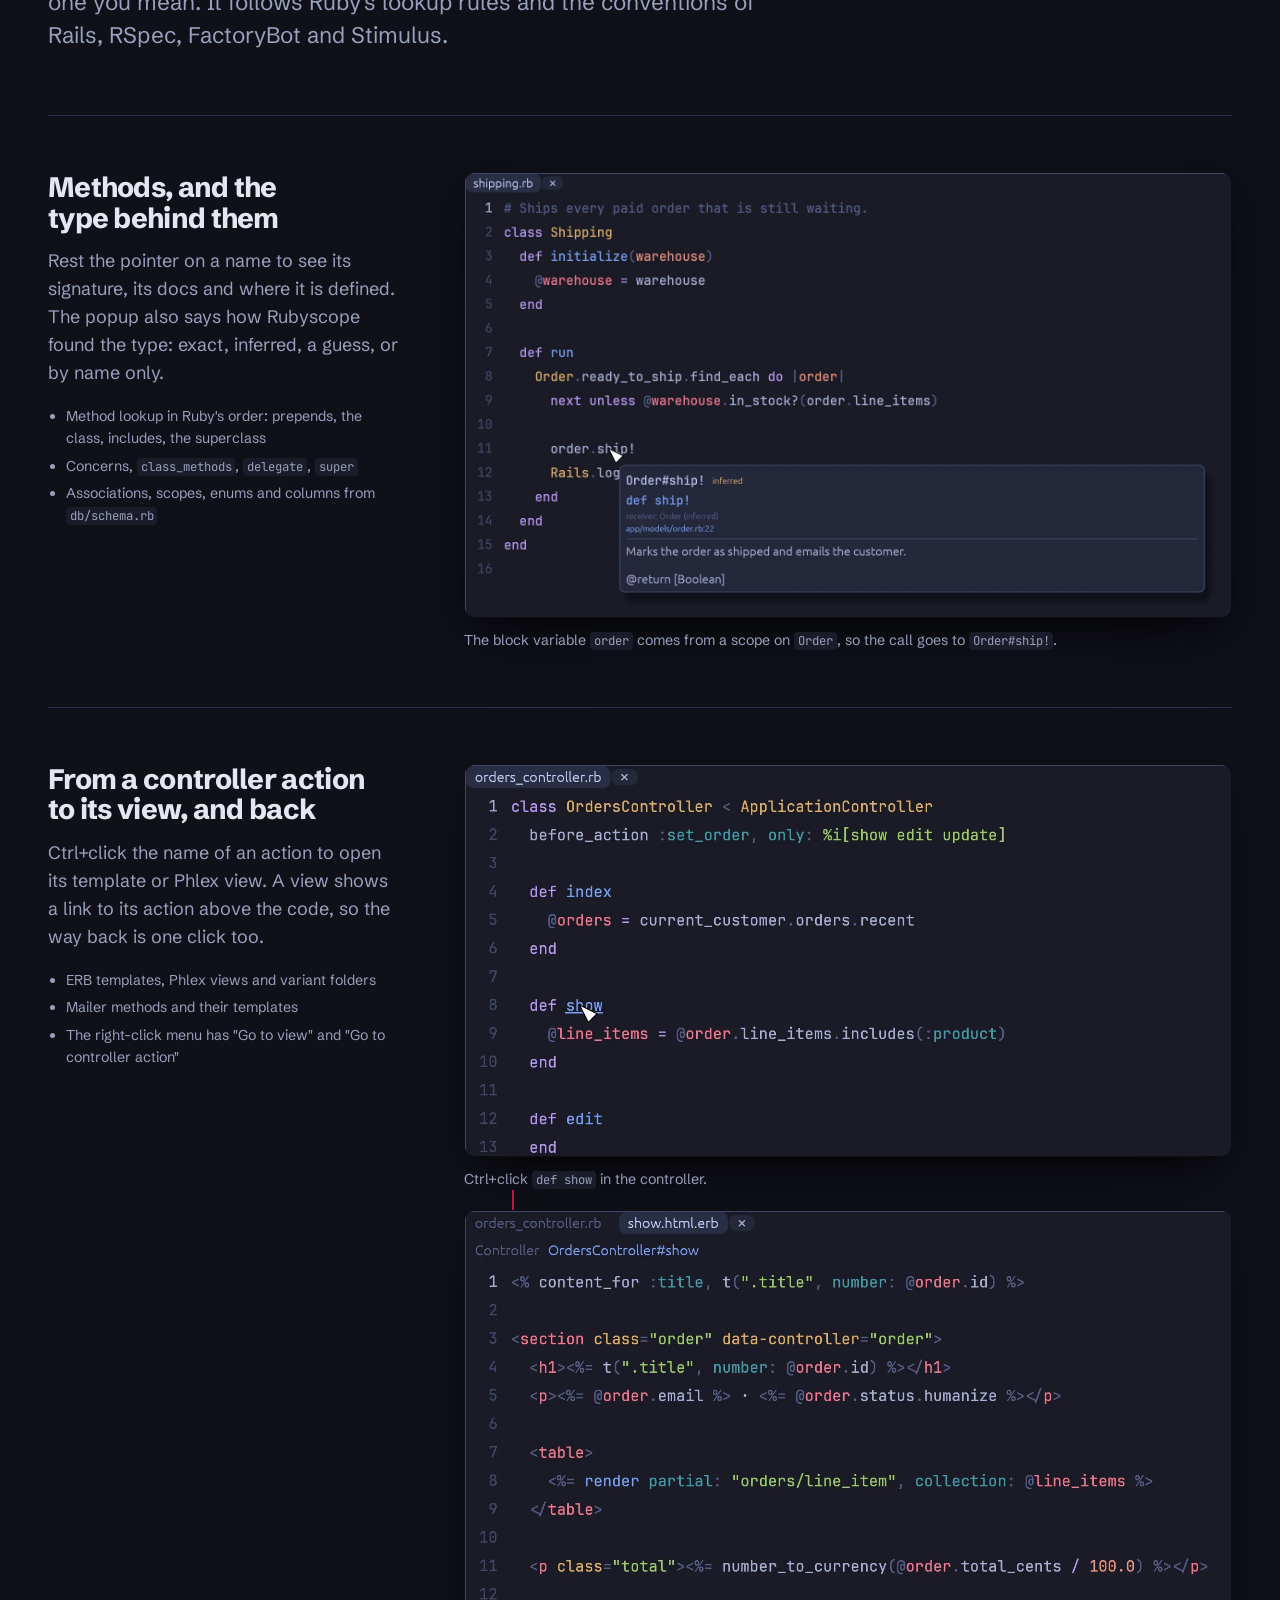
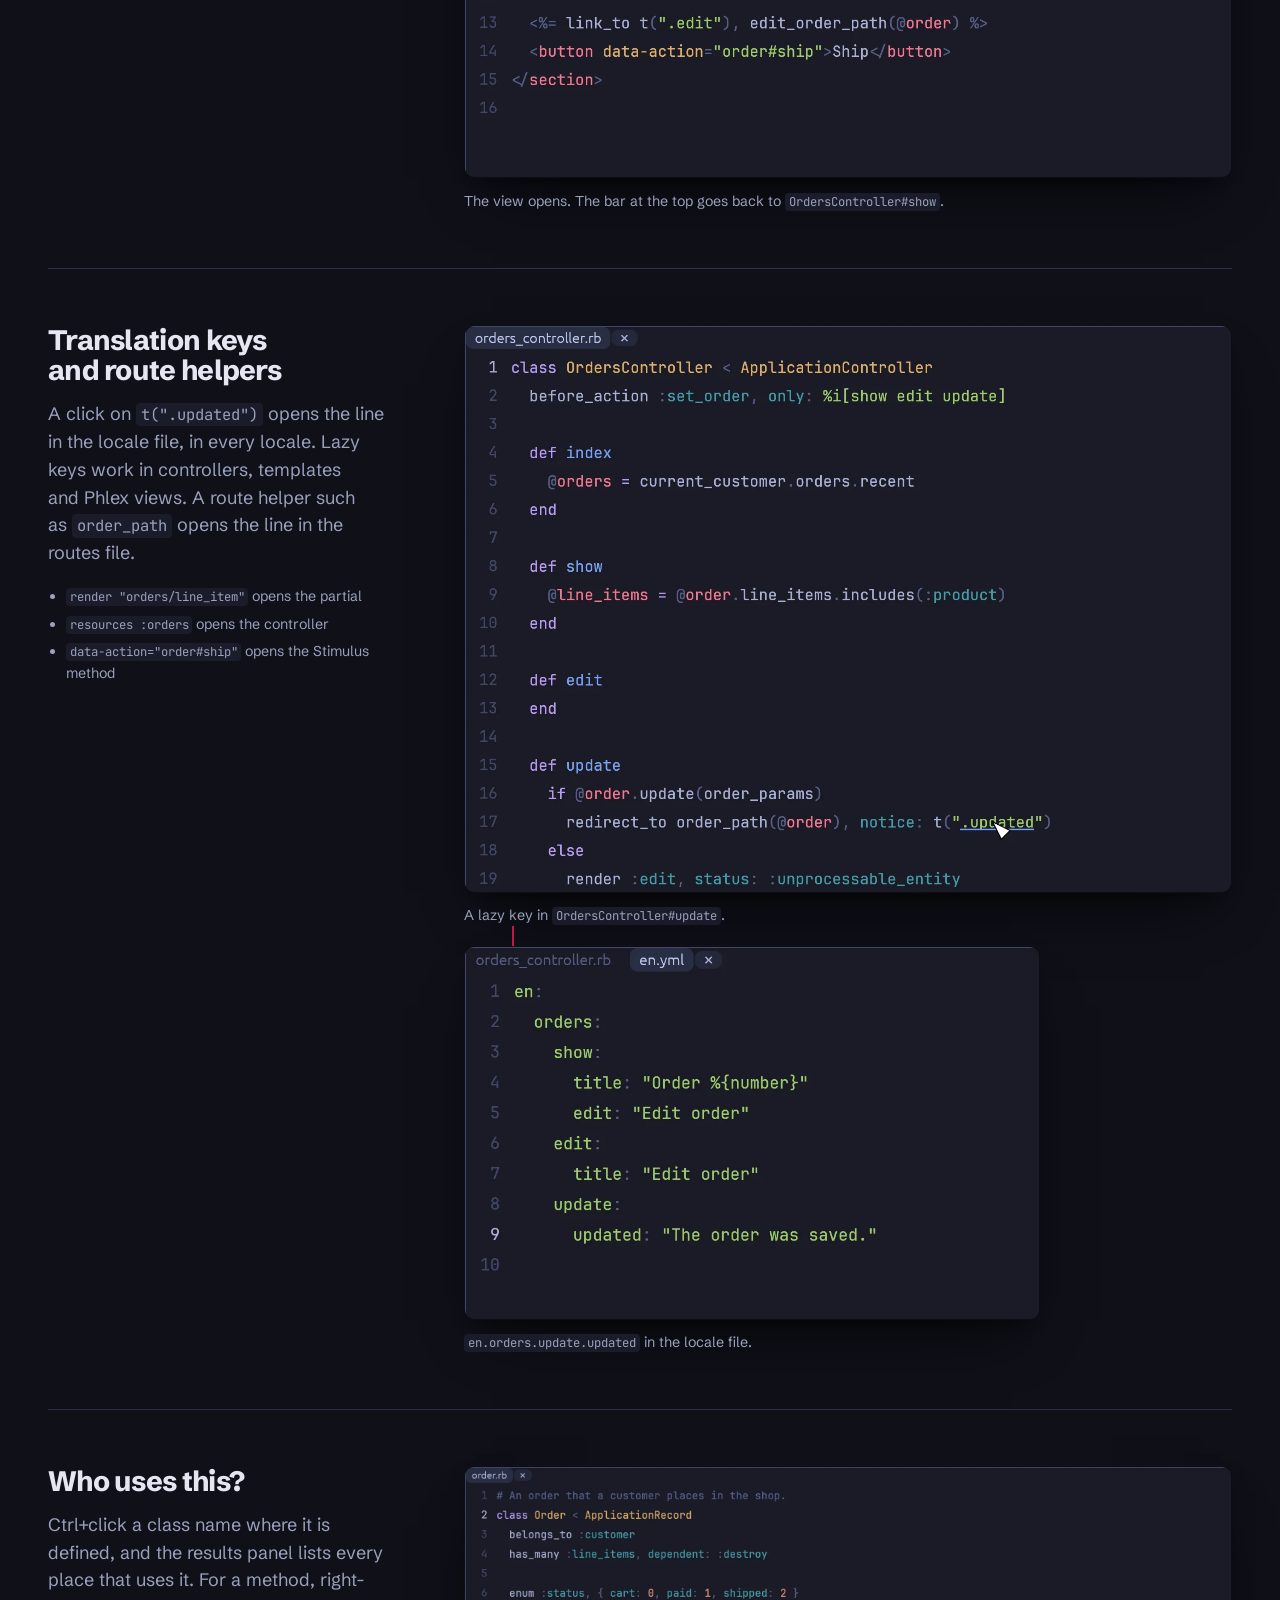
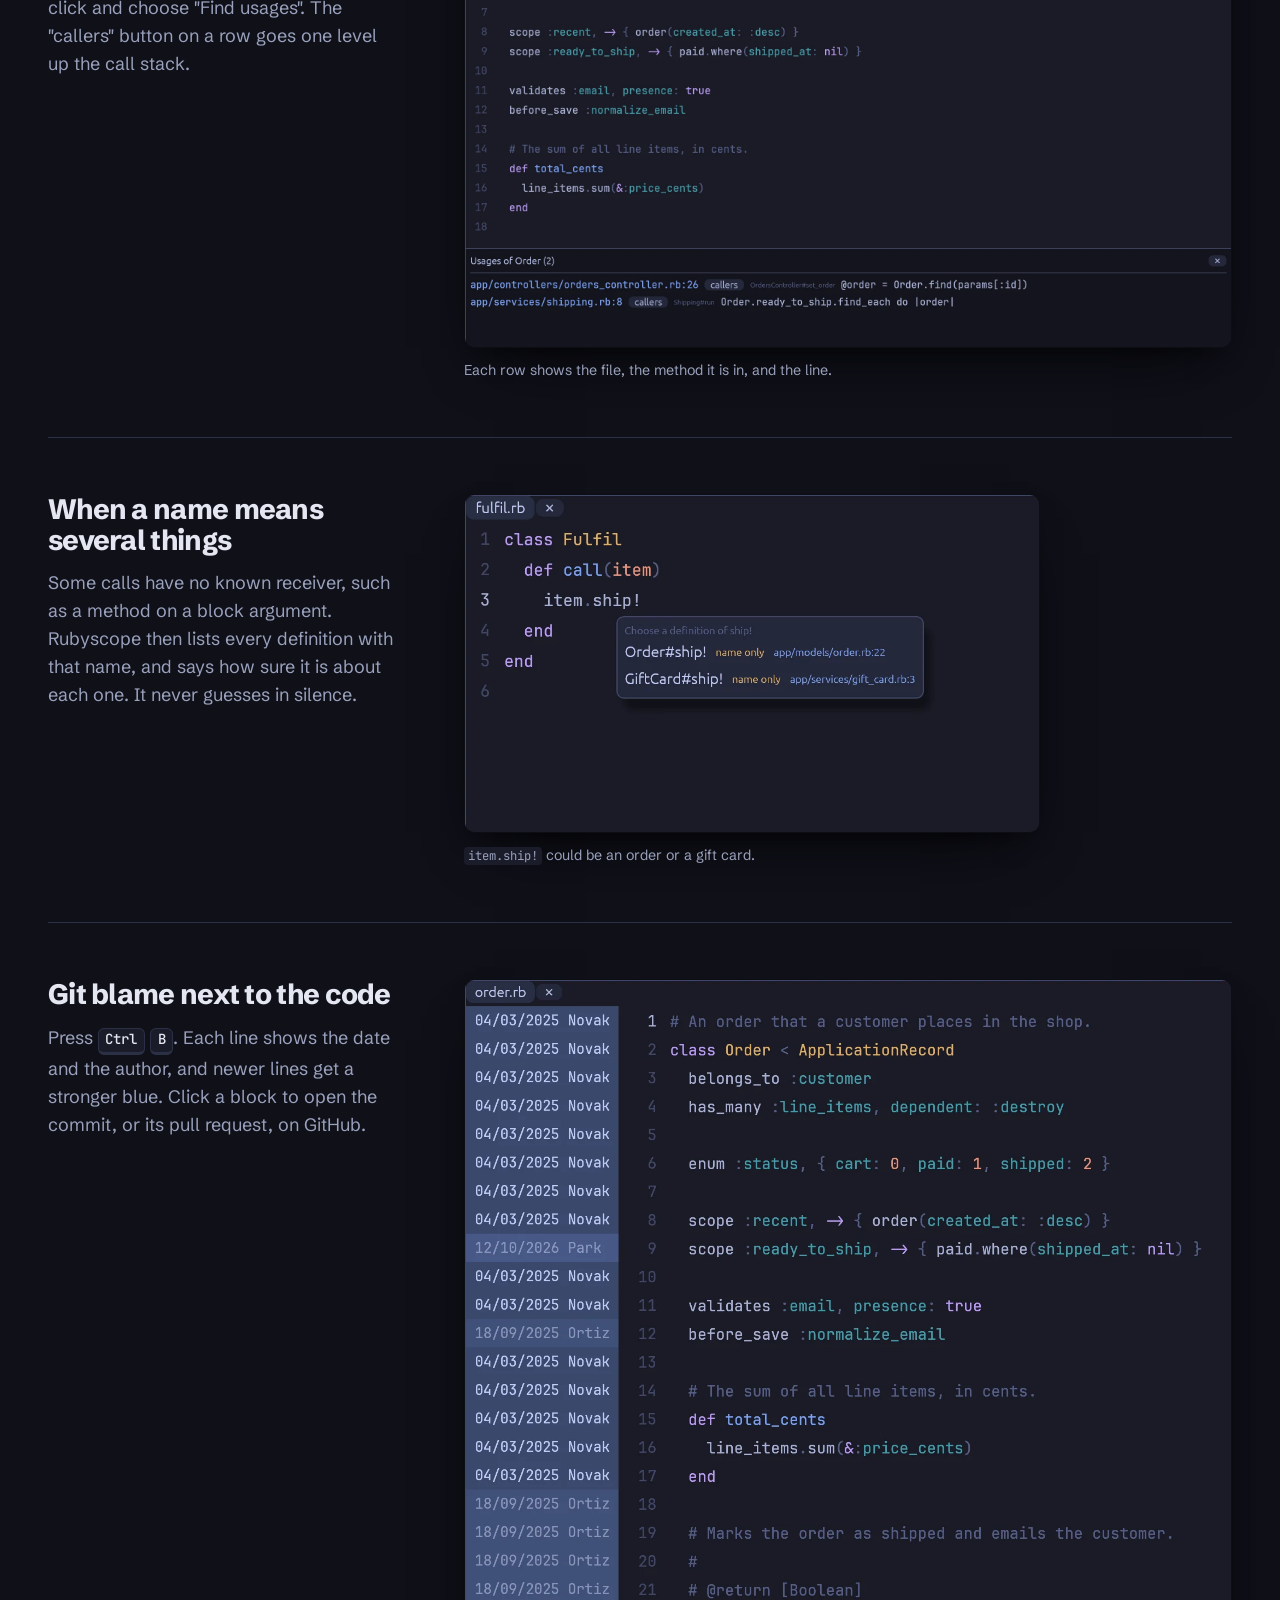
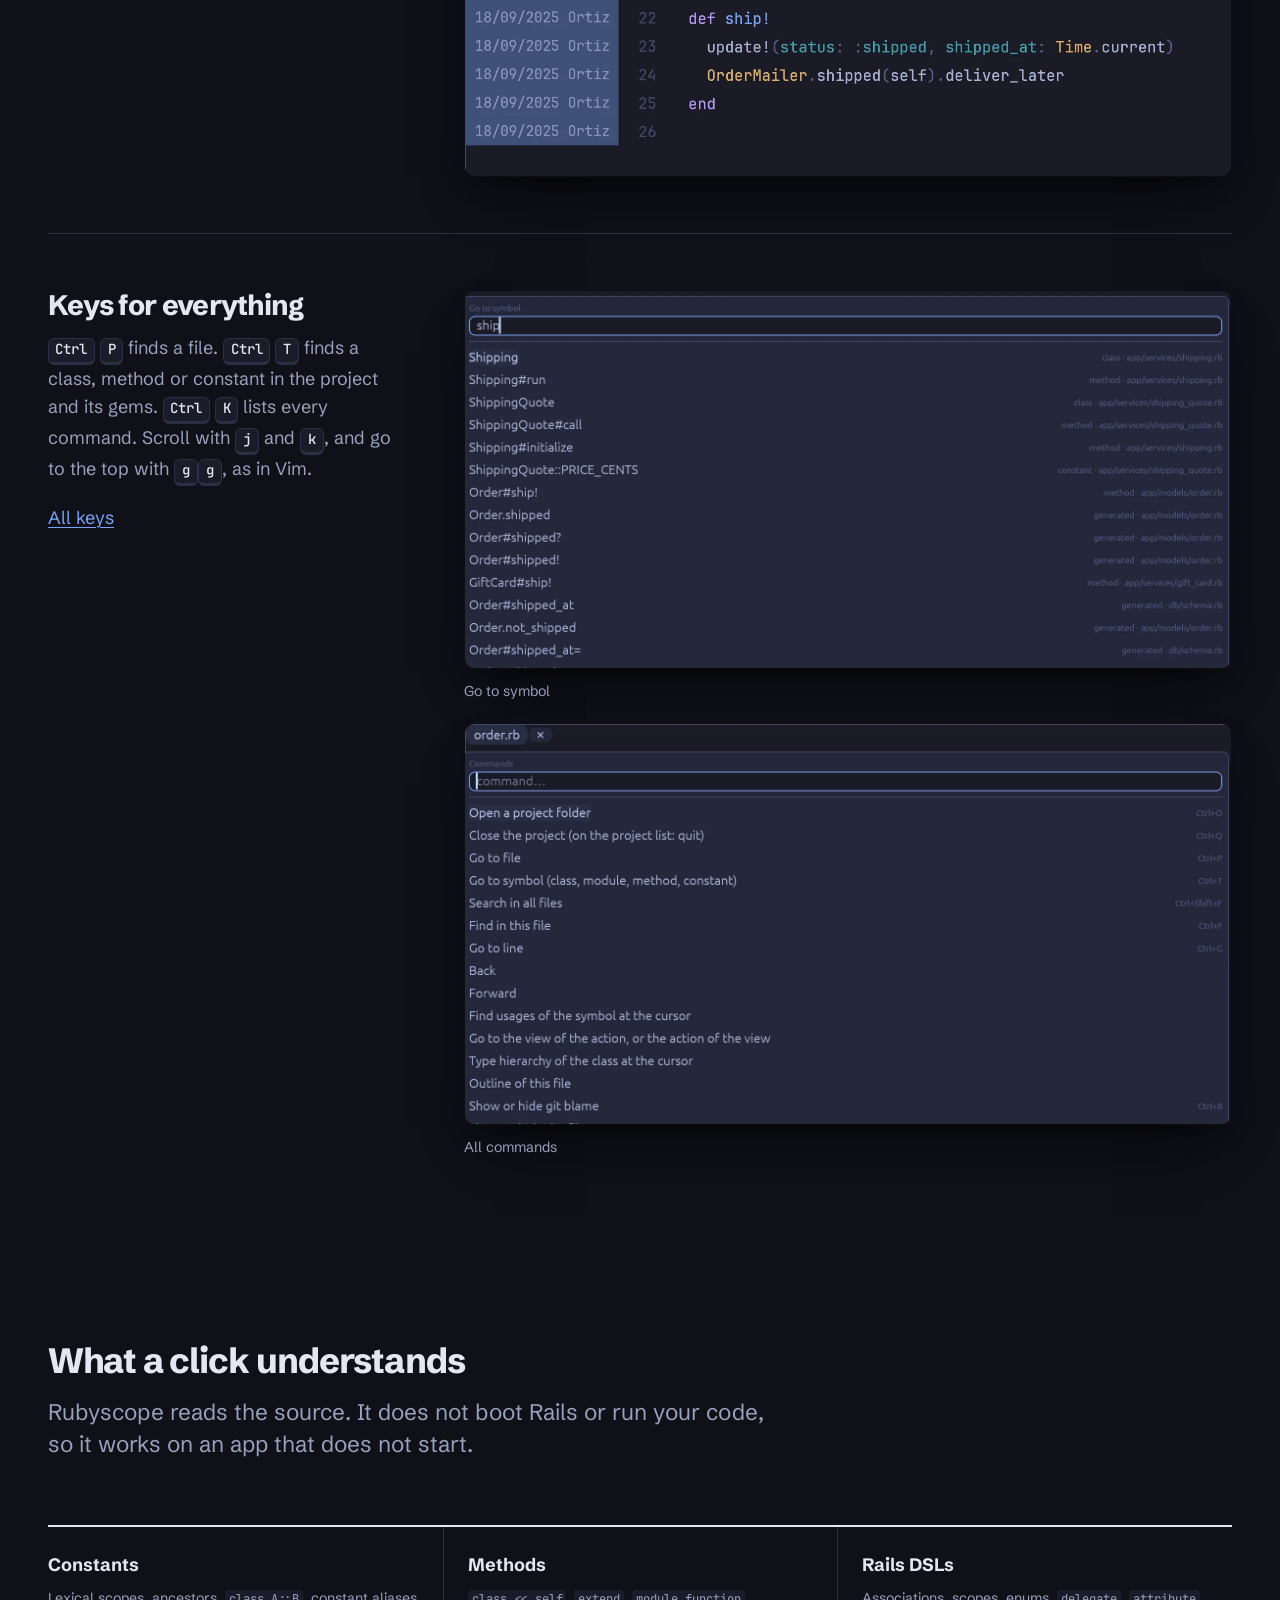
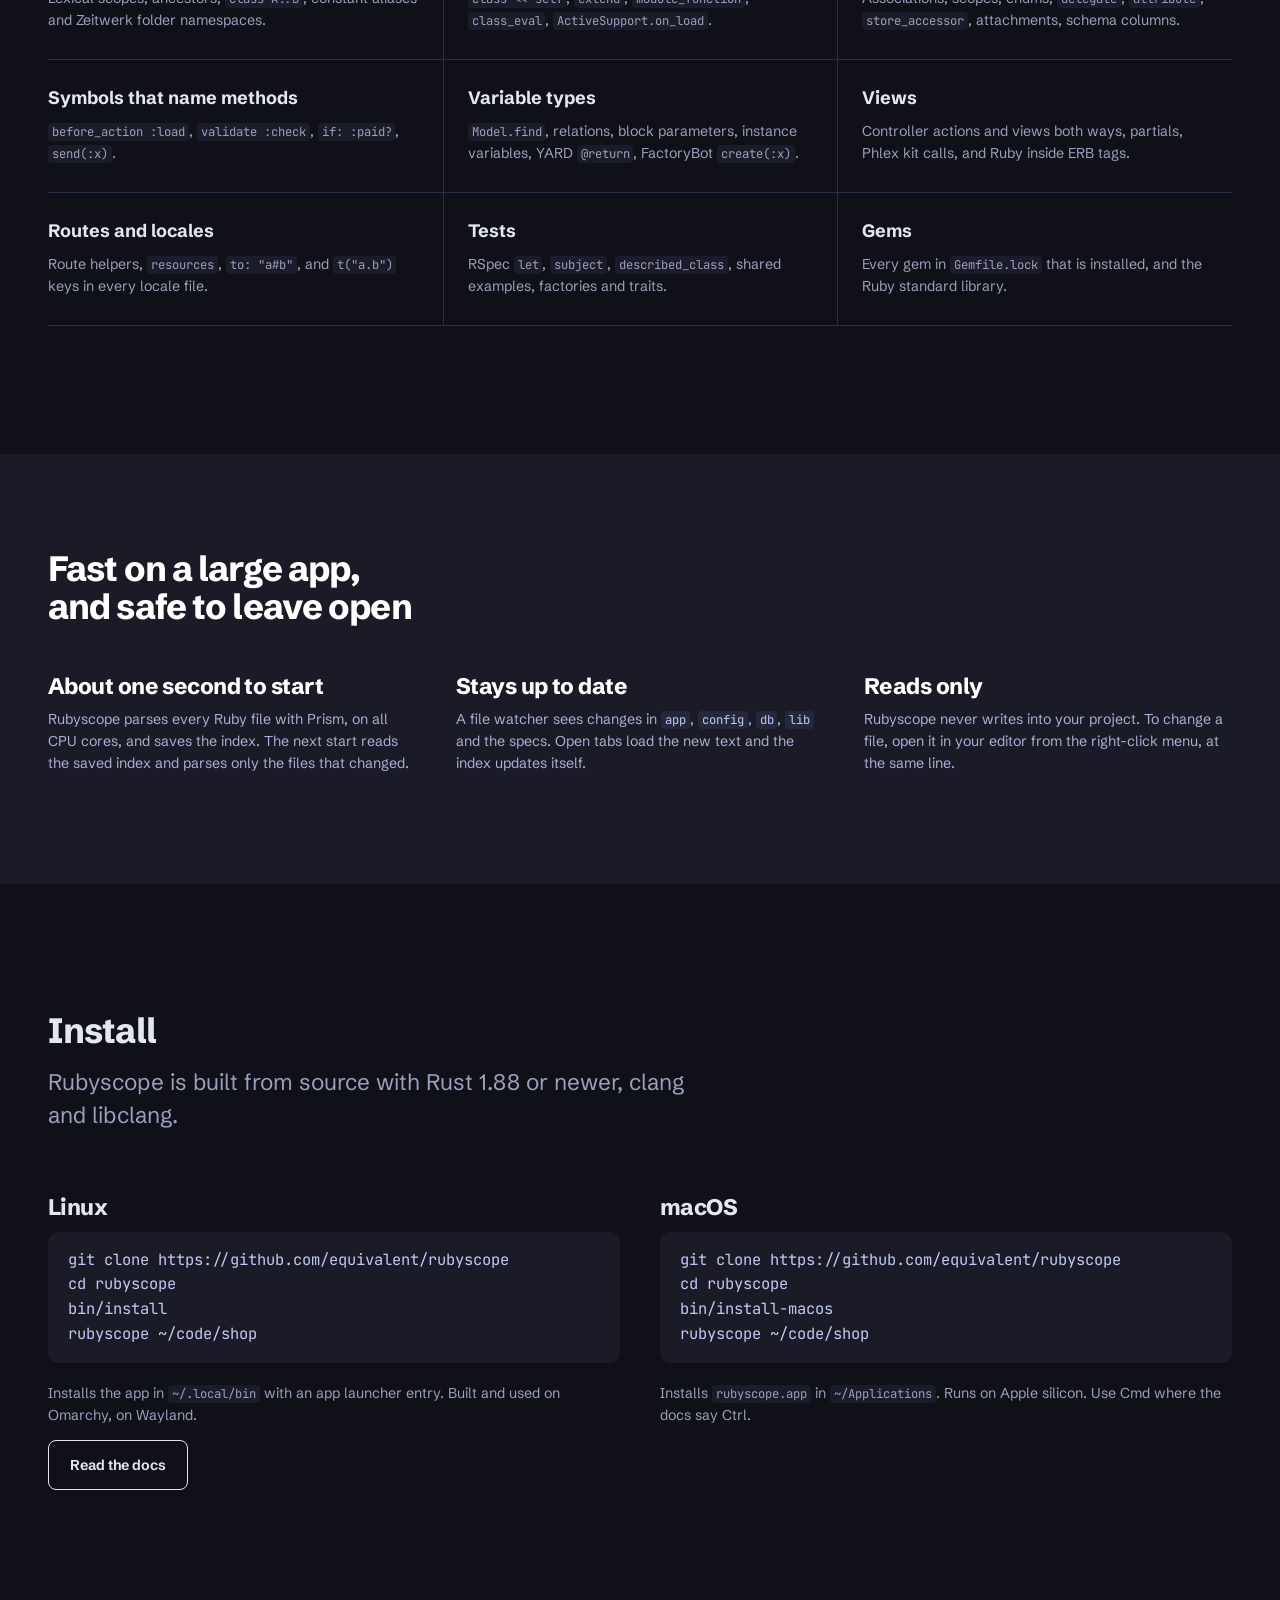
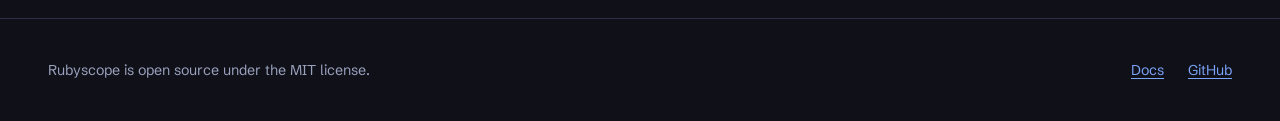
==== commit 0b873fe2: "Say on the web page that Rubyscope is a code browser, not an IDE or an editor" ====
--- a/webpage/index.html
+++ b/webpage/index.html
@@ -4,7 +4,7 @@
   <meta charset="utf-8">
   <meta name="viewport" content="width=device-width, initial-scale=1">
   <title>Rubyscope: a code browser for Ruby on Rails</title>
-  <meta name="description" content="A small desktop app for reading Ruby and Rails code. Ctrl+click a class, method, route helper, translation key or partial to open where it is defined. Built in Rust, for Omarchy Linux and macOS.">
+  <meta name="description" content="Not an IDE, not an editor: a small desktop app for browsing Ruby and Rails code. Ctrl+click a class, method, route helper, translation key or partial to open where it is defined. Built in Rust, for Omarchy Linux and macOS.">
   <link rel="icon" href="img/icon.svg" type="image/svg+xml">
   <link rel="icon" href="img/icon-32.png" sizes="32x32">
   <link rel="preload" href="fonts/schibsted-grotesk.woff2" as="font" type="font/woff2" crossorigin>
@@ -35,7 +35,7 @@
           <h1>A code browser for Ruby on Rails</h1>
           <div>
             <p class="platforms"><span>Runs on Omarchy Linux</span> <span>Works on macOS too</span></p>
-            <p class="lede">Rubyscope is a small desktop app for reading Ruby and Rails code. Hold Ctrl and click a class, a method, a route helper, a translation key or a partial. It opens where that thing is written. Built in Rust, for Omarchy Linux and macOS.</p>
+            <p class="lede">Rubyscope is not an IDE and not an editor. It is a small desktop app for browsing Ruby and Rails code. Hold Ctrl and click a class, a method, a route helper, a translation key or a partial. It opens where that thing is written. Built in Rust, for Omarchy Linux and macOS.</p>
             <div class="actions">
               <a class="button primary" href="#install">Install Rubyscope</a>
               <a class="button" href="docs/">Read the docs</a>
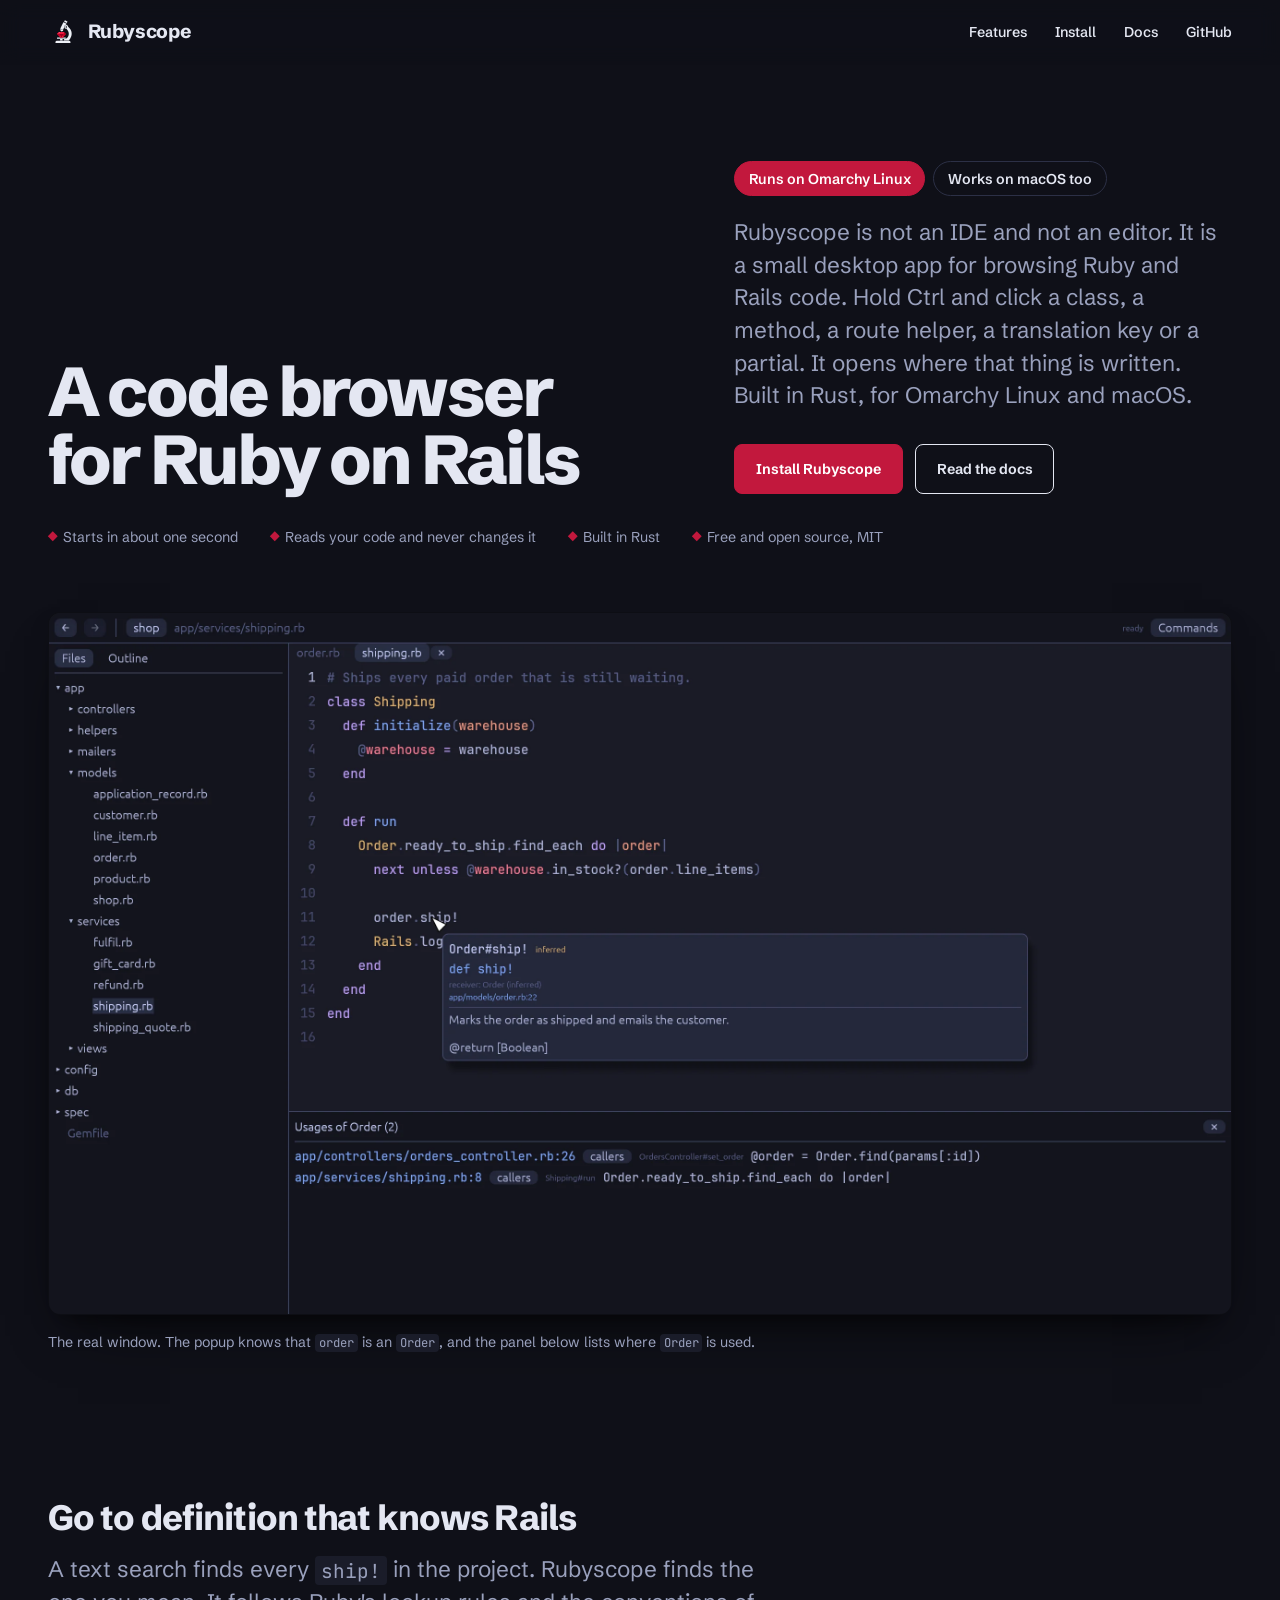
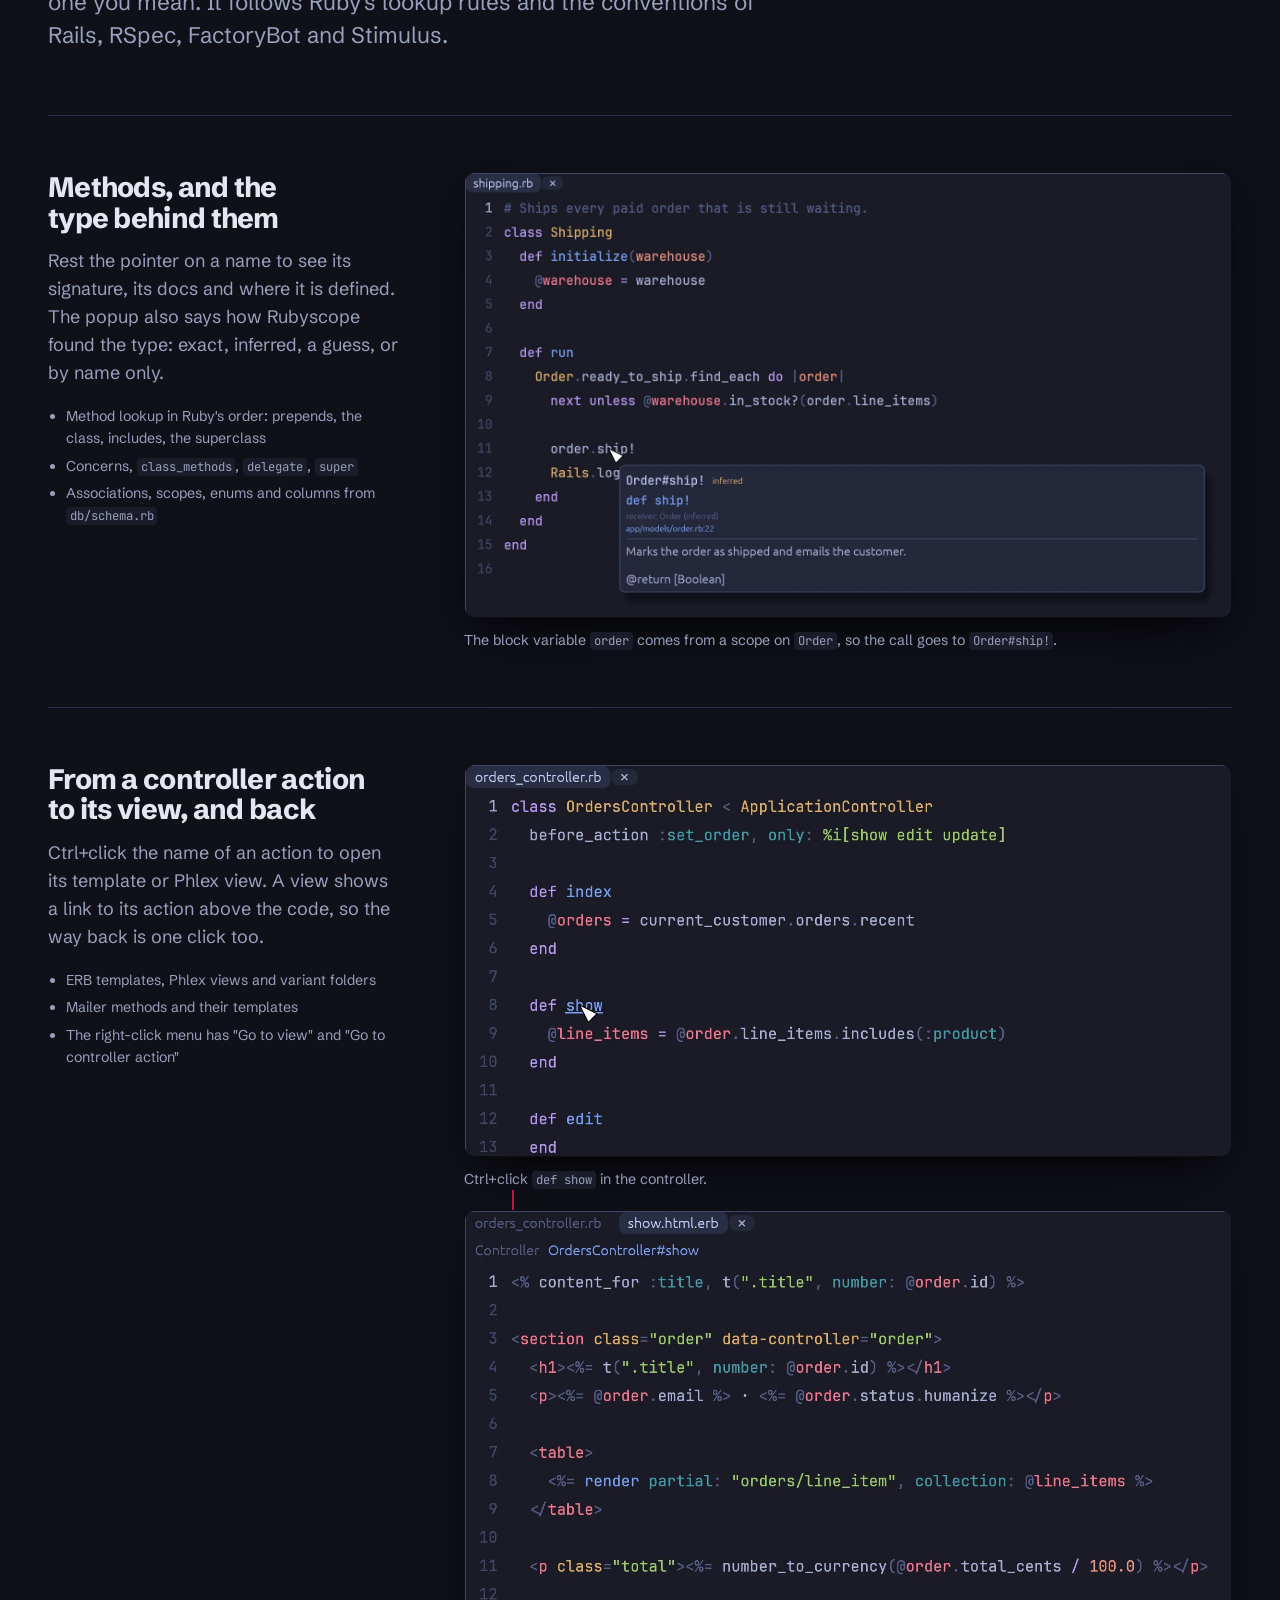
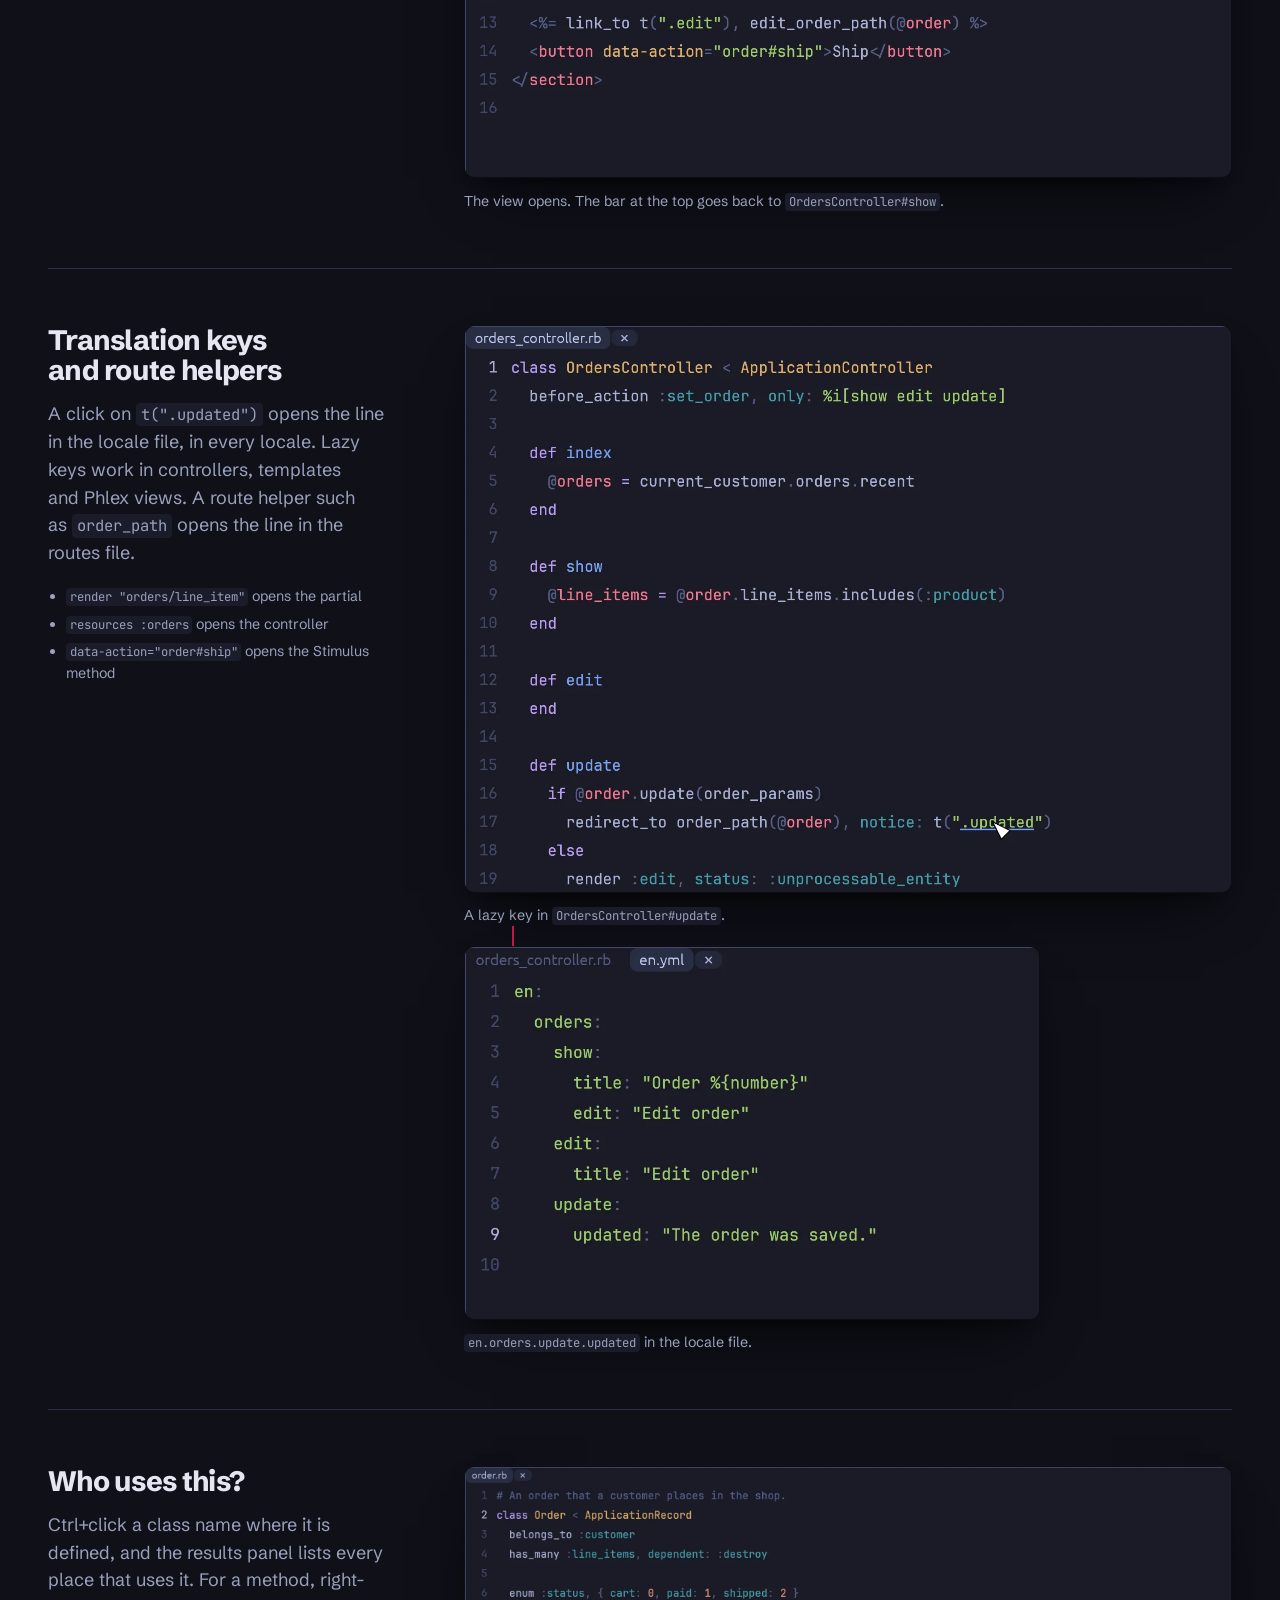
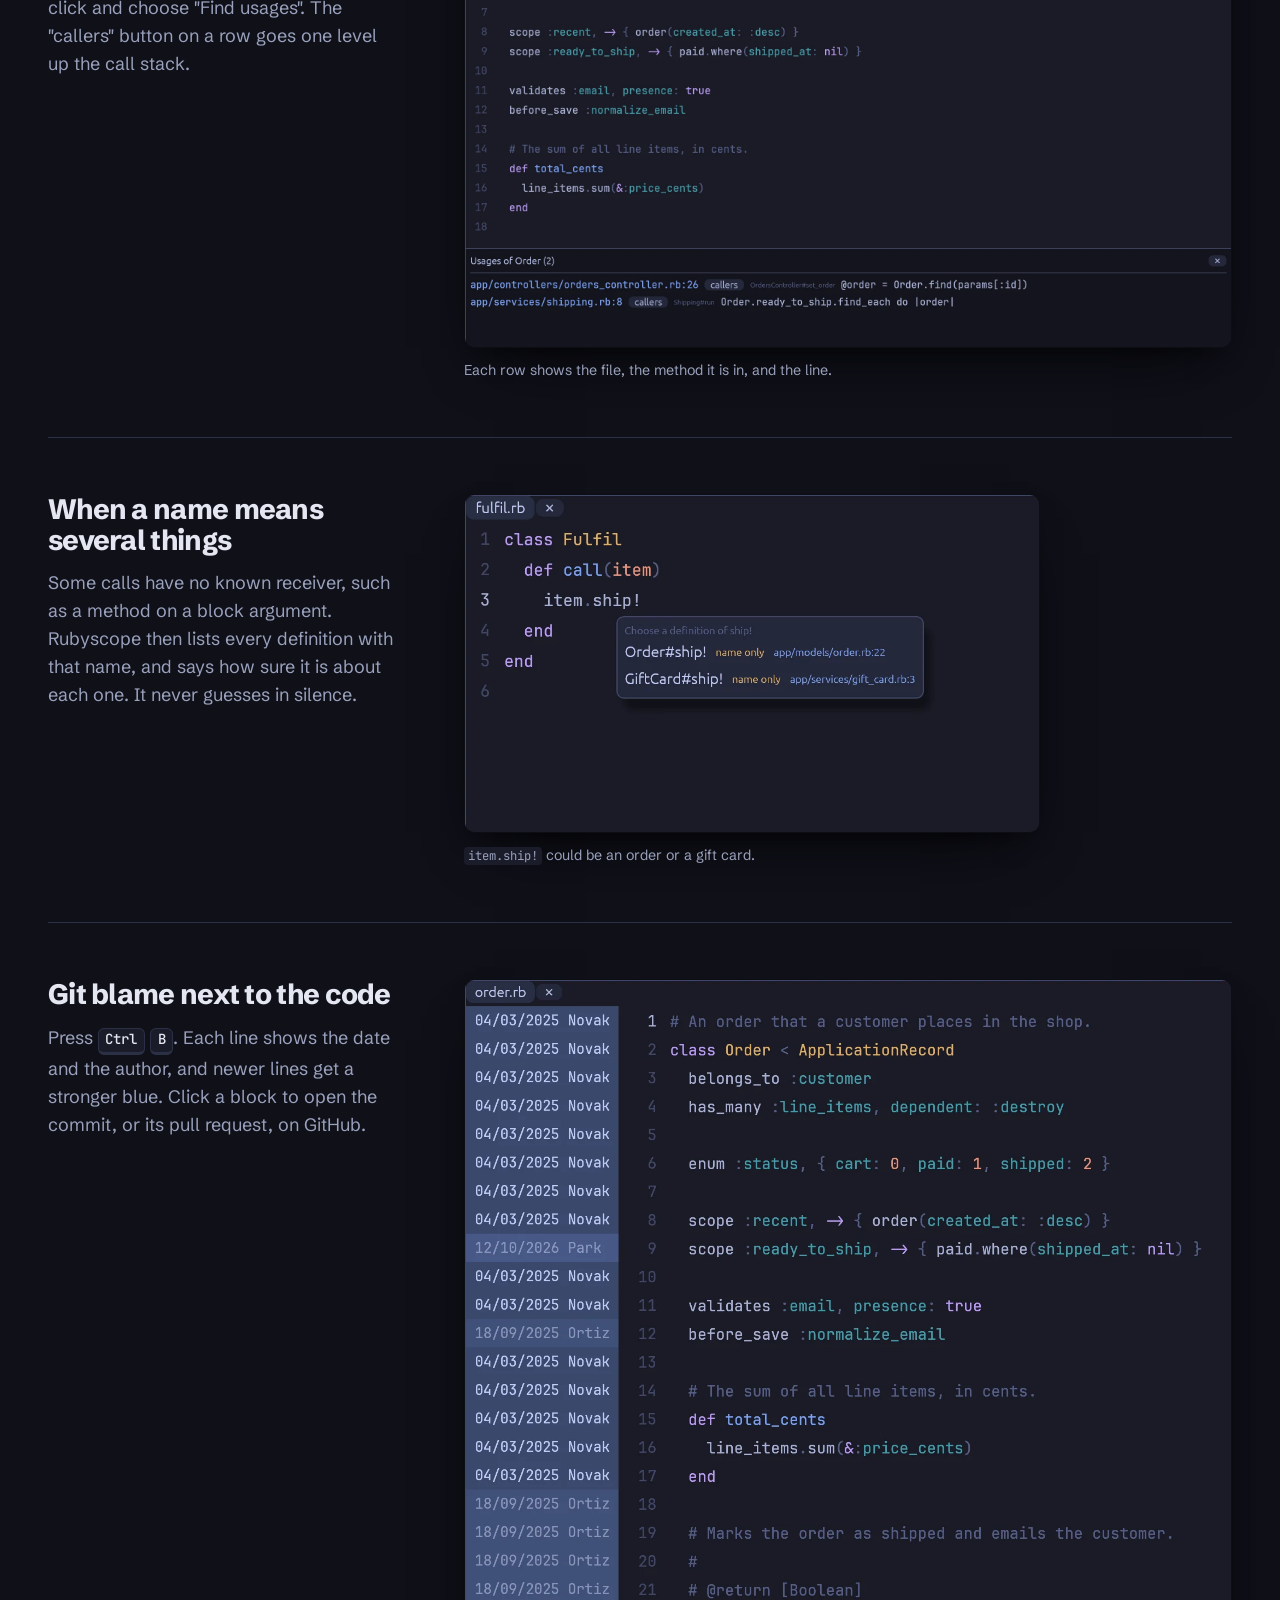
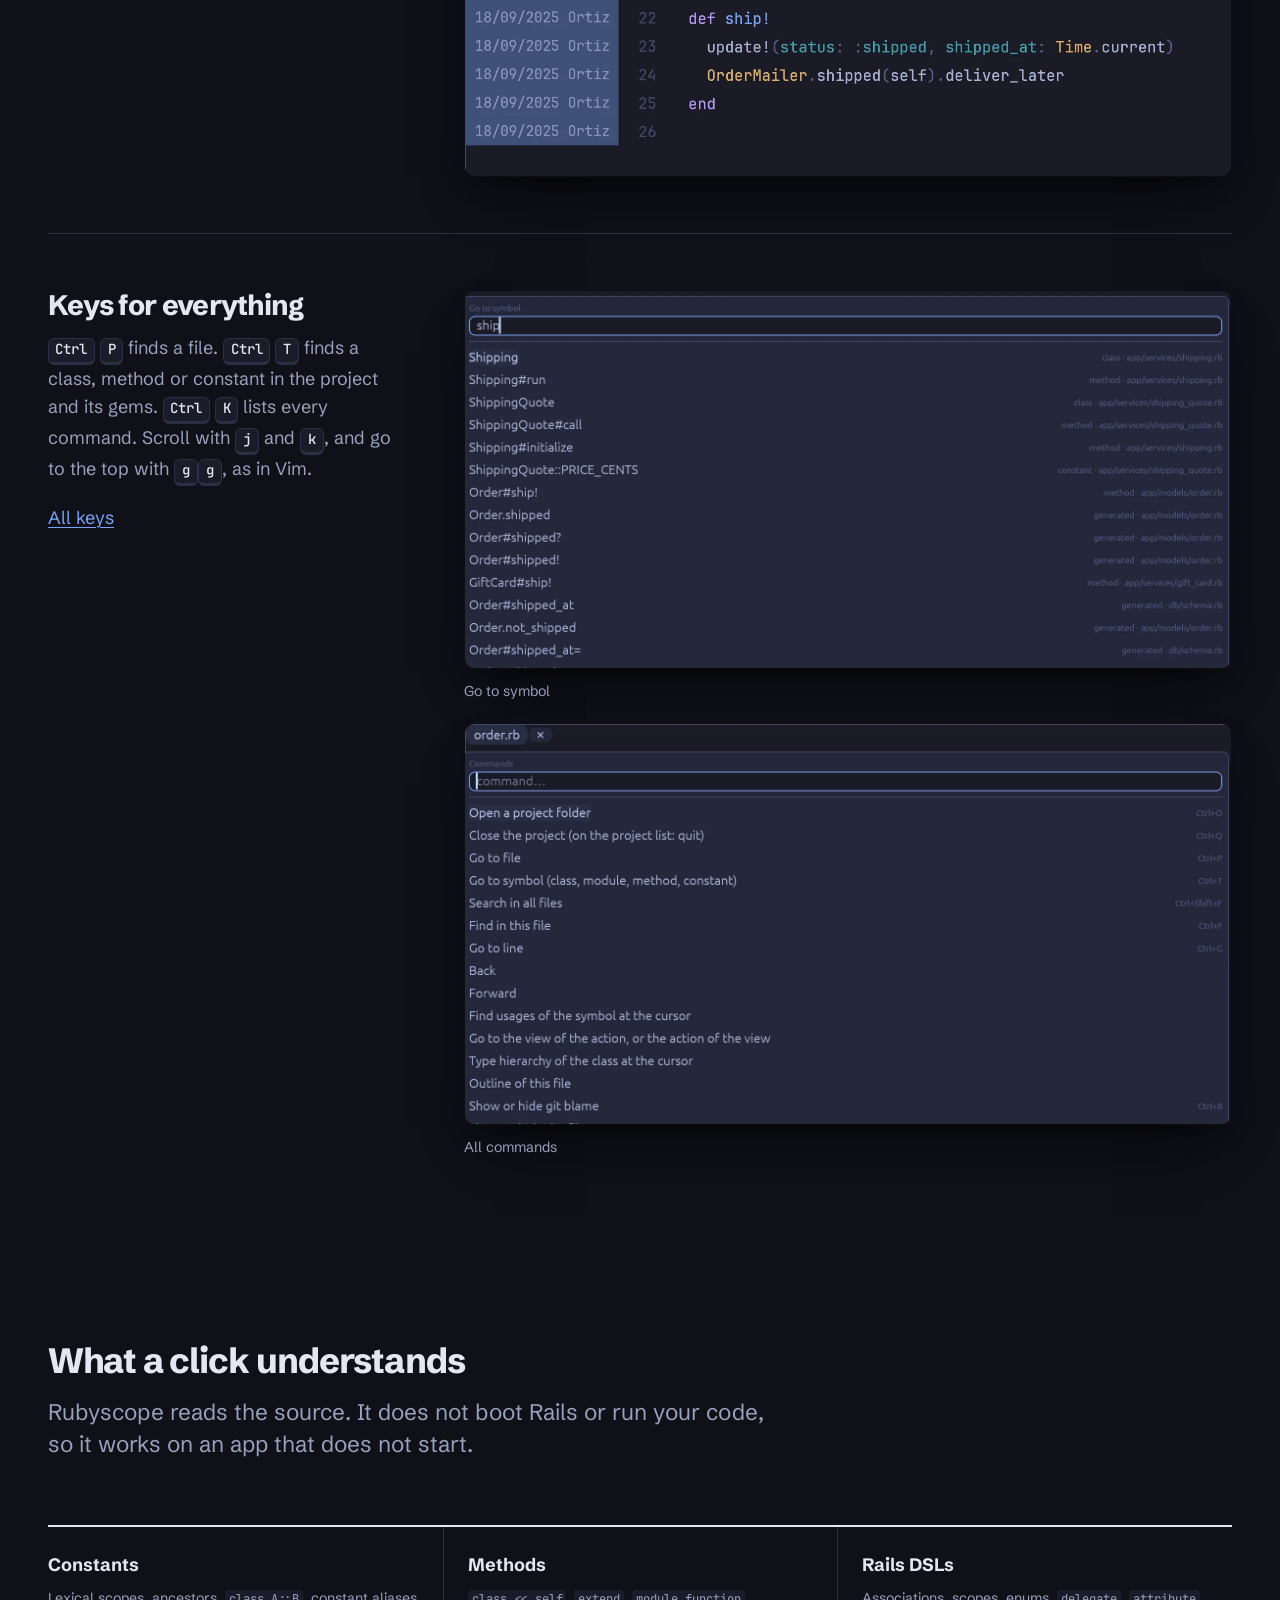
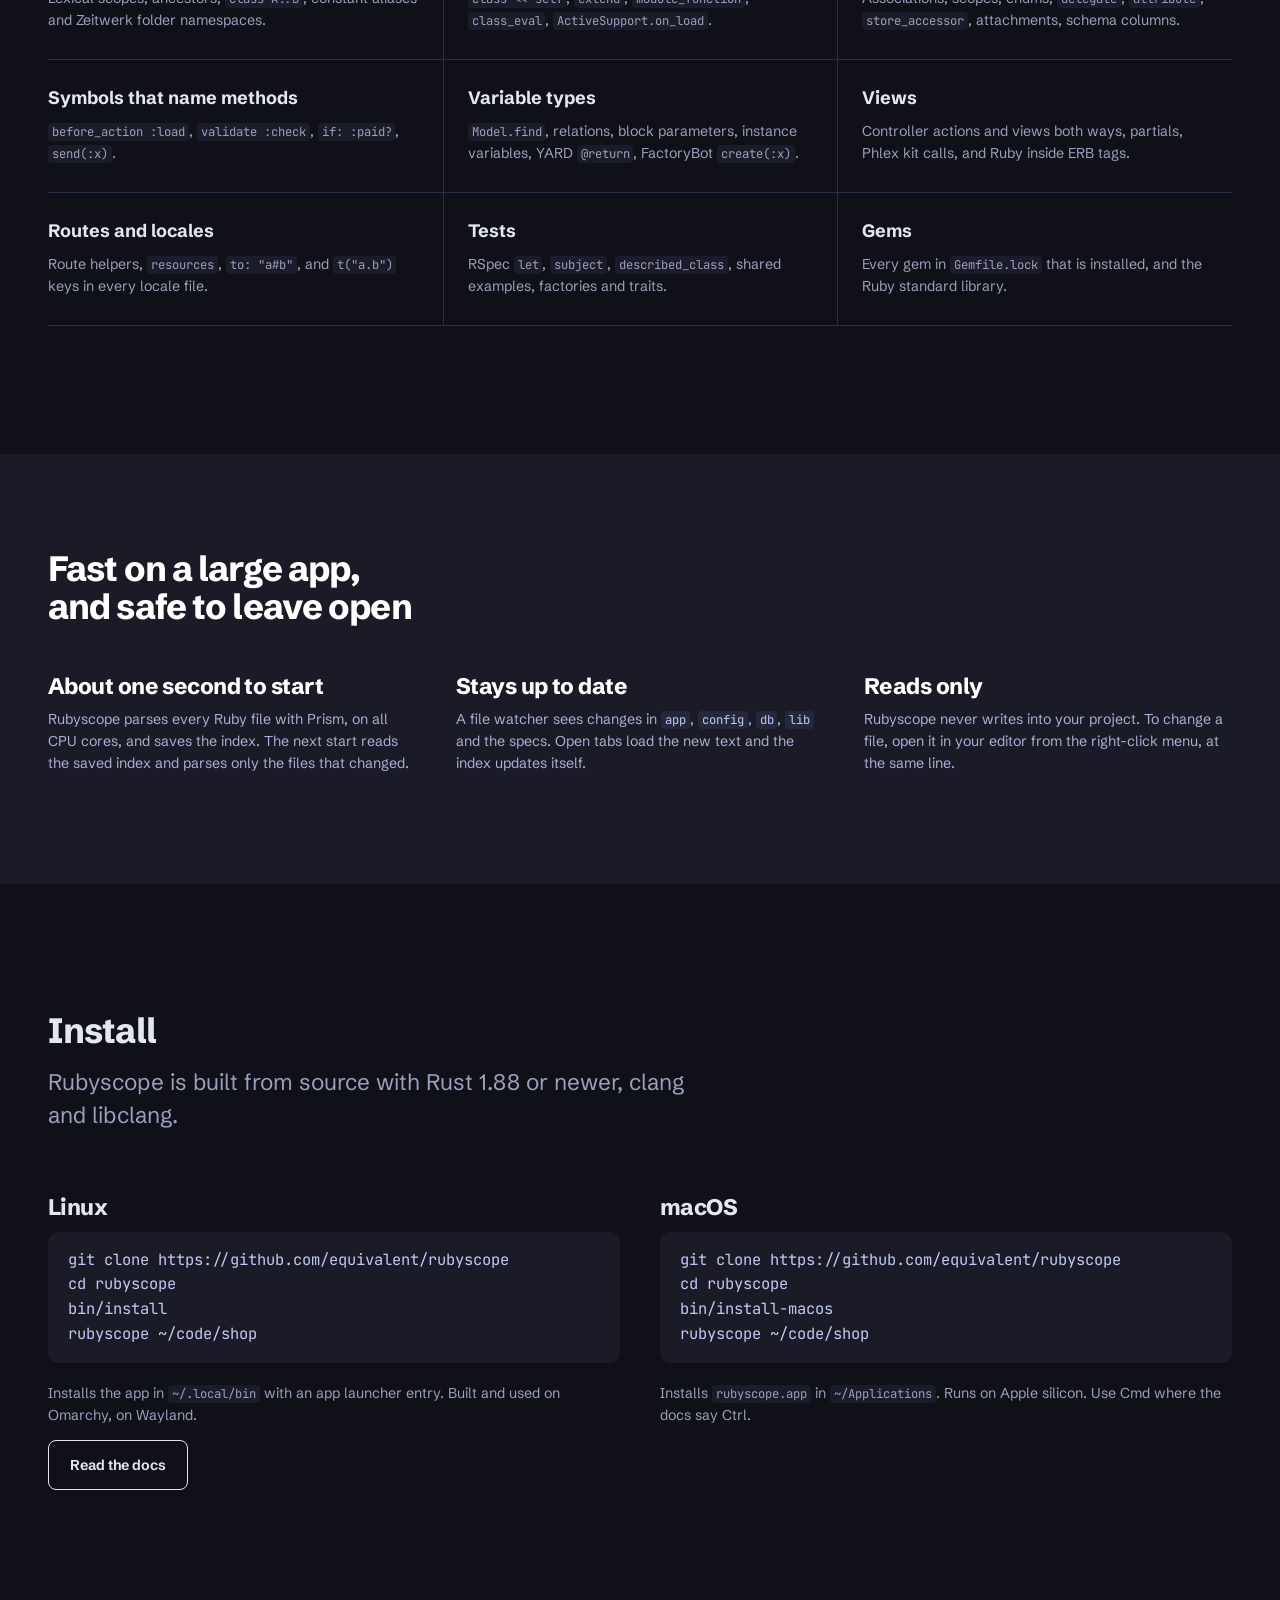
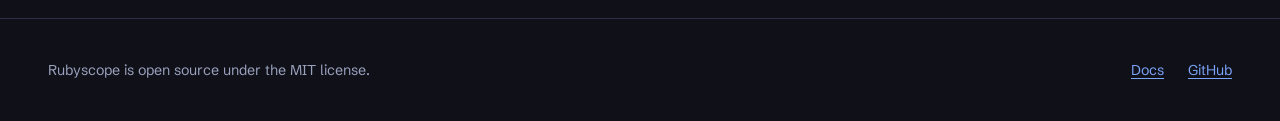
==== commit 4787d243: "Add dark and light versions of the logo, a favicon.ico and a pre-push hook The logo has an ivory mar" ====
--- a/webpage/index.html
+++ b/webpage/index.html
@@ -2,11 +2,10 @@
 <html lang="en">
 <head>
   <meta charset="utf-8">
+  <link rel="icon" href="favicon.ico" type="image/x-icon" sizes="16x16 32x32 48x48 64x64 128x128 256x256">
   <meta name="viewport" content="width=device-width, initial-scale=1">
   <title>Rubyscope: a code browser for Ruby on Rails</title>
   <meta name="description" content="Not an IDE, not an editor: a small desktop app for browsing Ruby and Rails code. Ctrl+click a class, method, route helper, translation key or partial to open where it is defined. Built in Rust, for Omarchy Linux and macOS.">
-  <link rel="icon" href="img/icon.svg" type="image/svg+xml">
-  <link rel="icon" href="img/icon-32.png" sizes="32x32">
   <link rel="preload" href="fonts/schibsted-grotesk.woff2" as="font" type="font/woff2" crossorigin>
   <link rel="stylesheet" href="css/site.css">
   <meta property="og:title" content="Rubyscope: a code browser for Ruby on Rails">
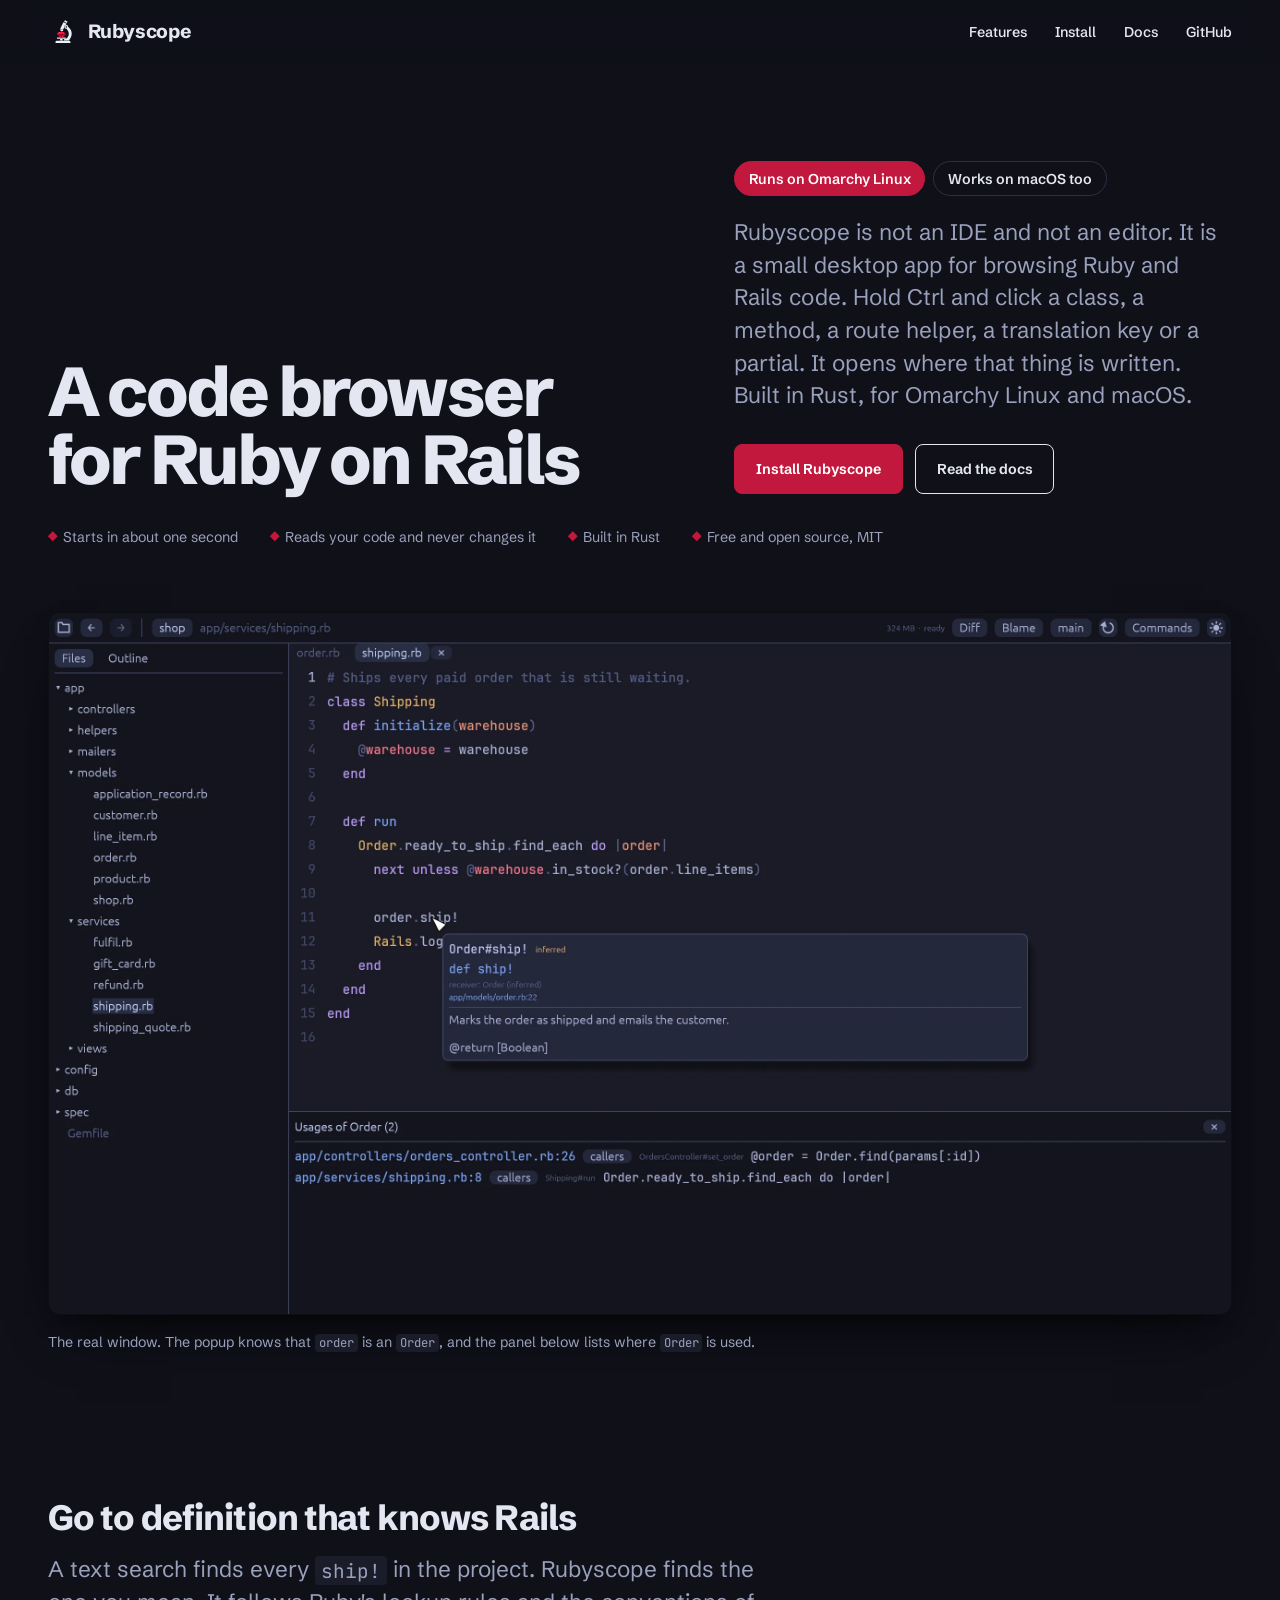
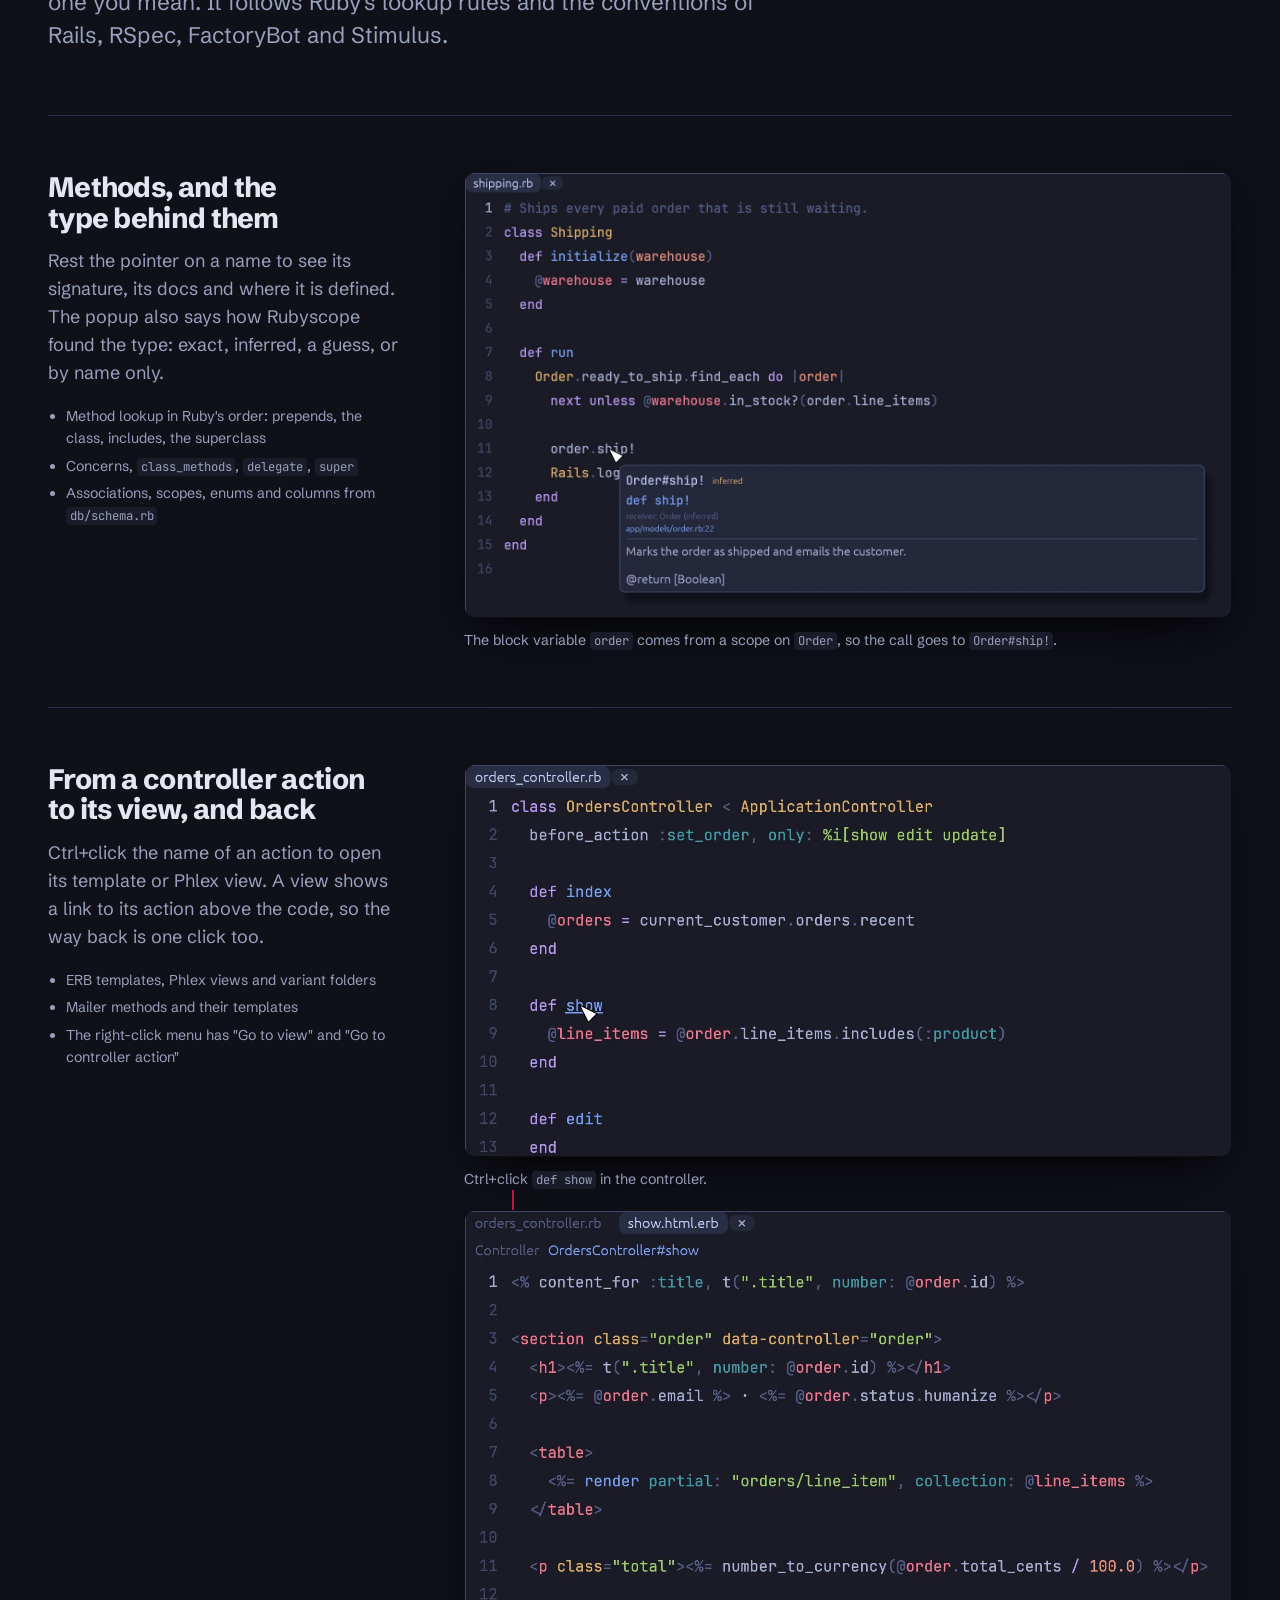
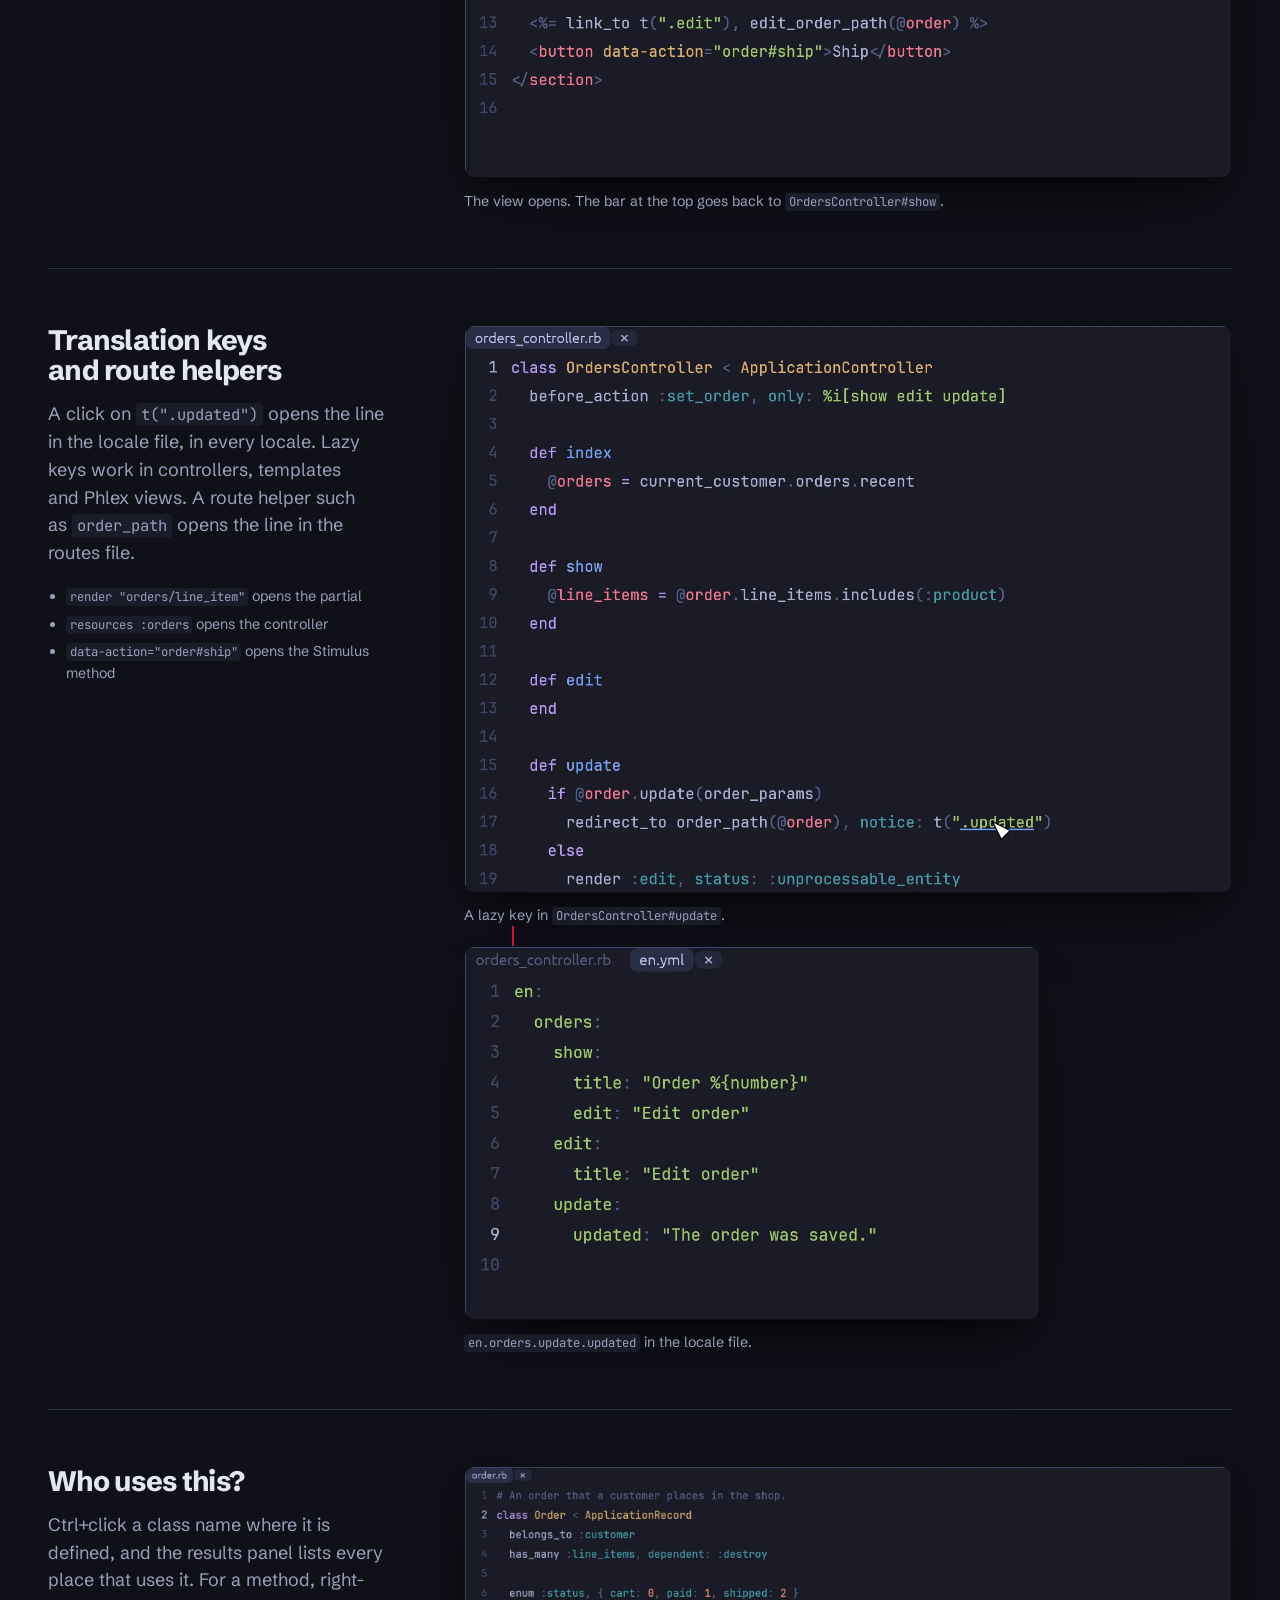
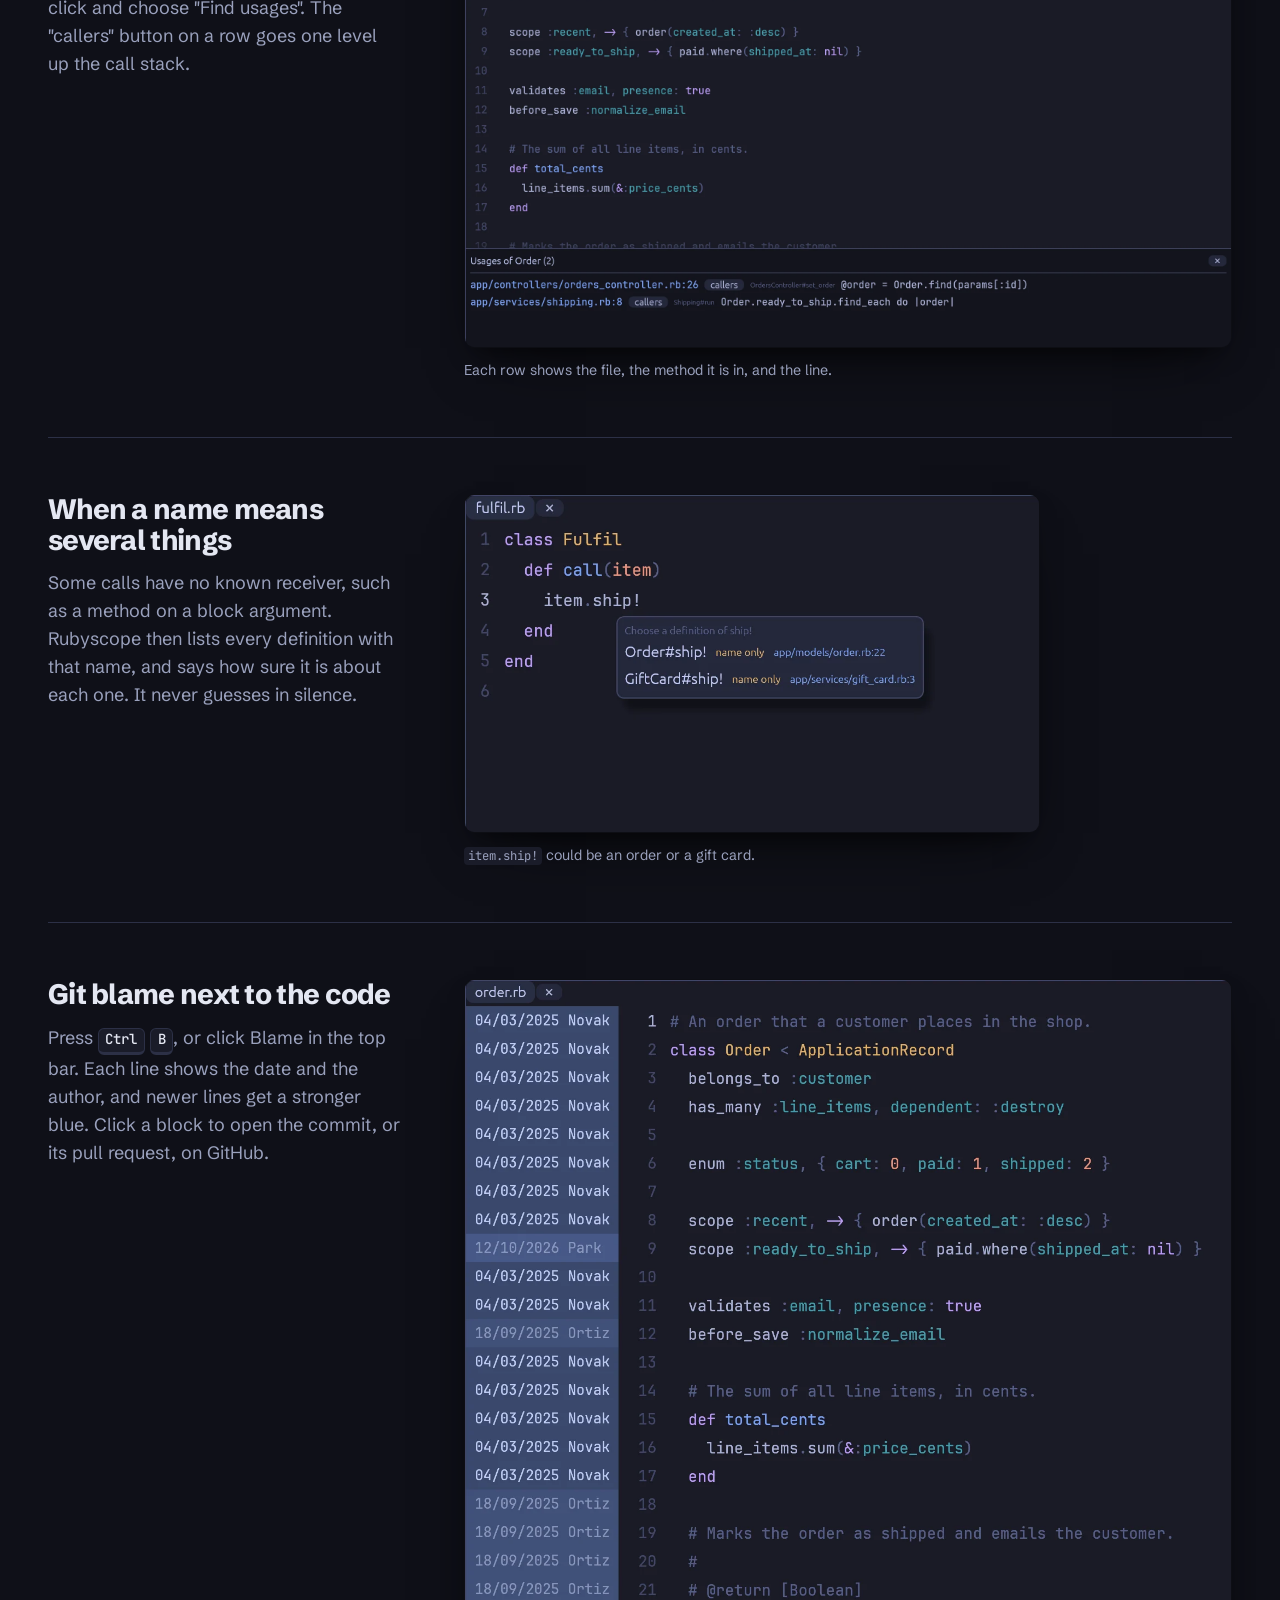
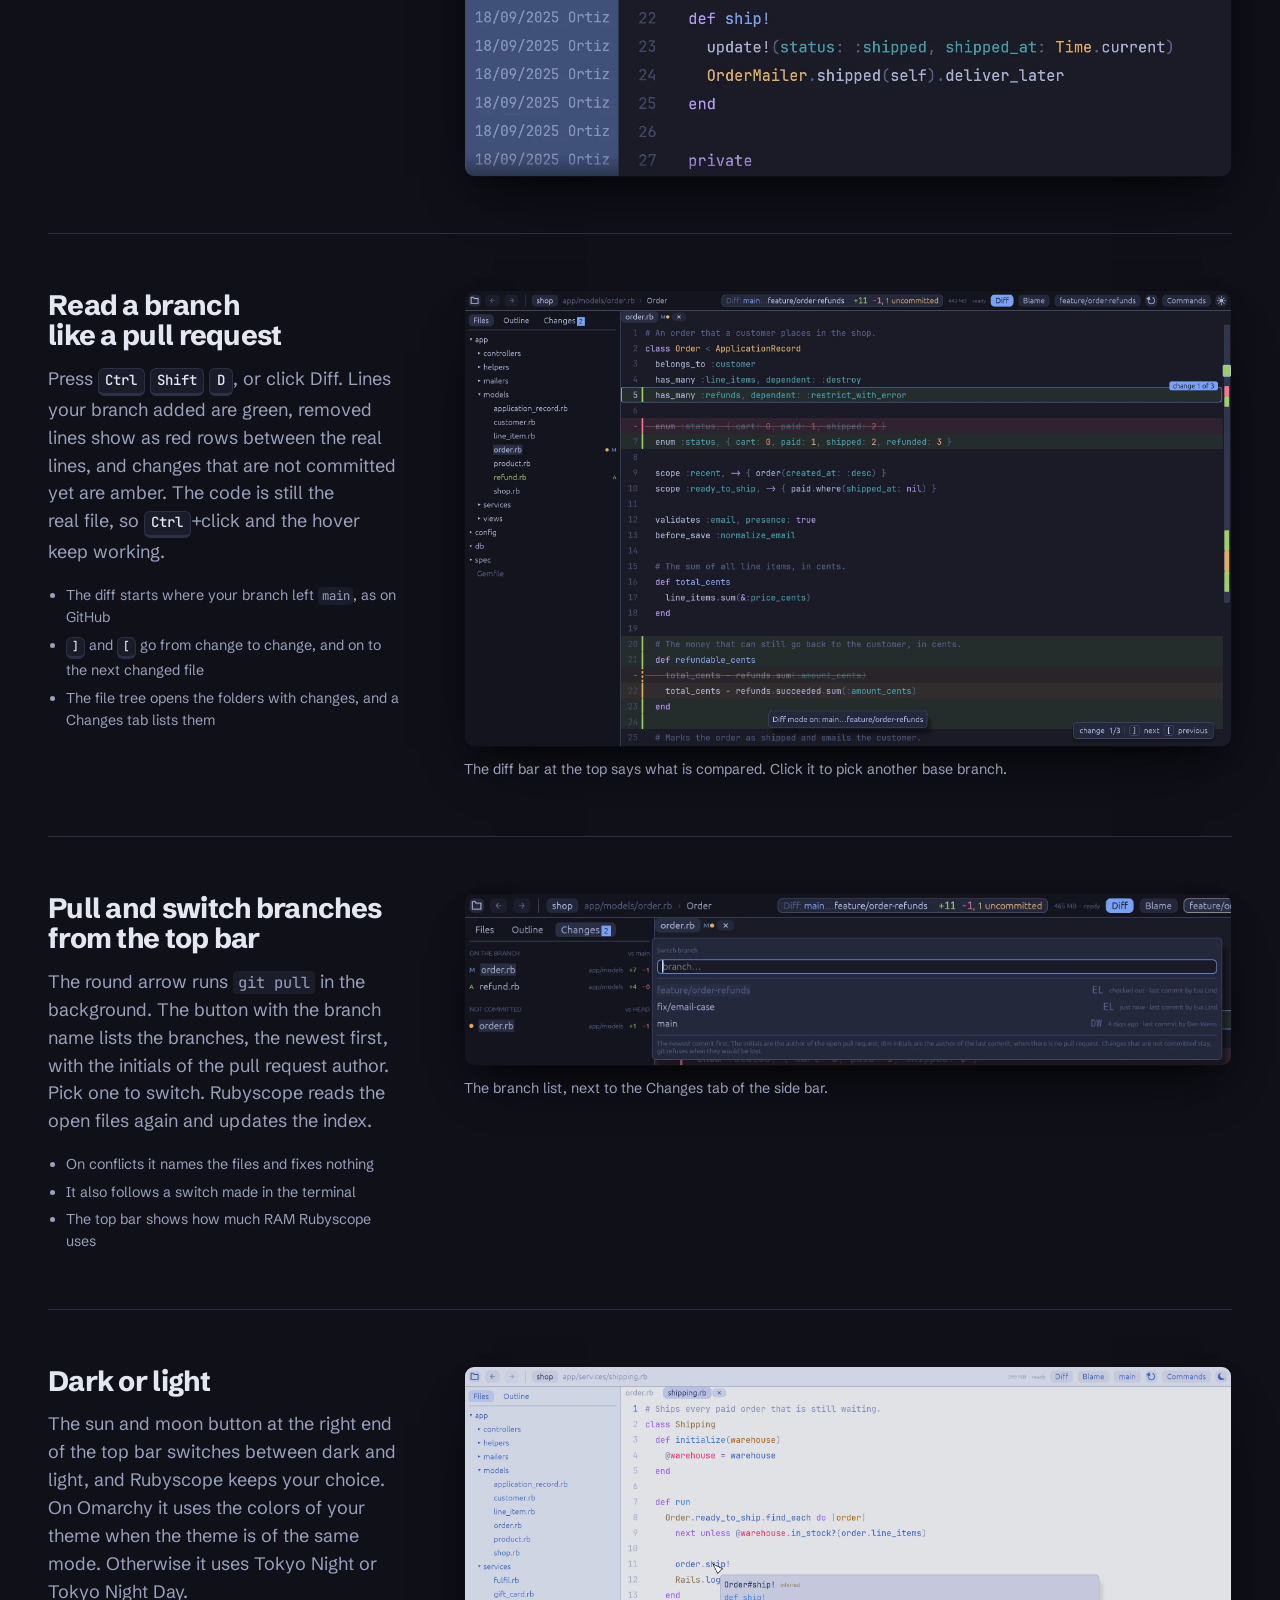
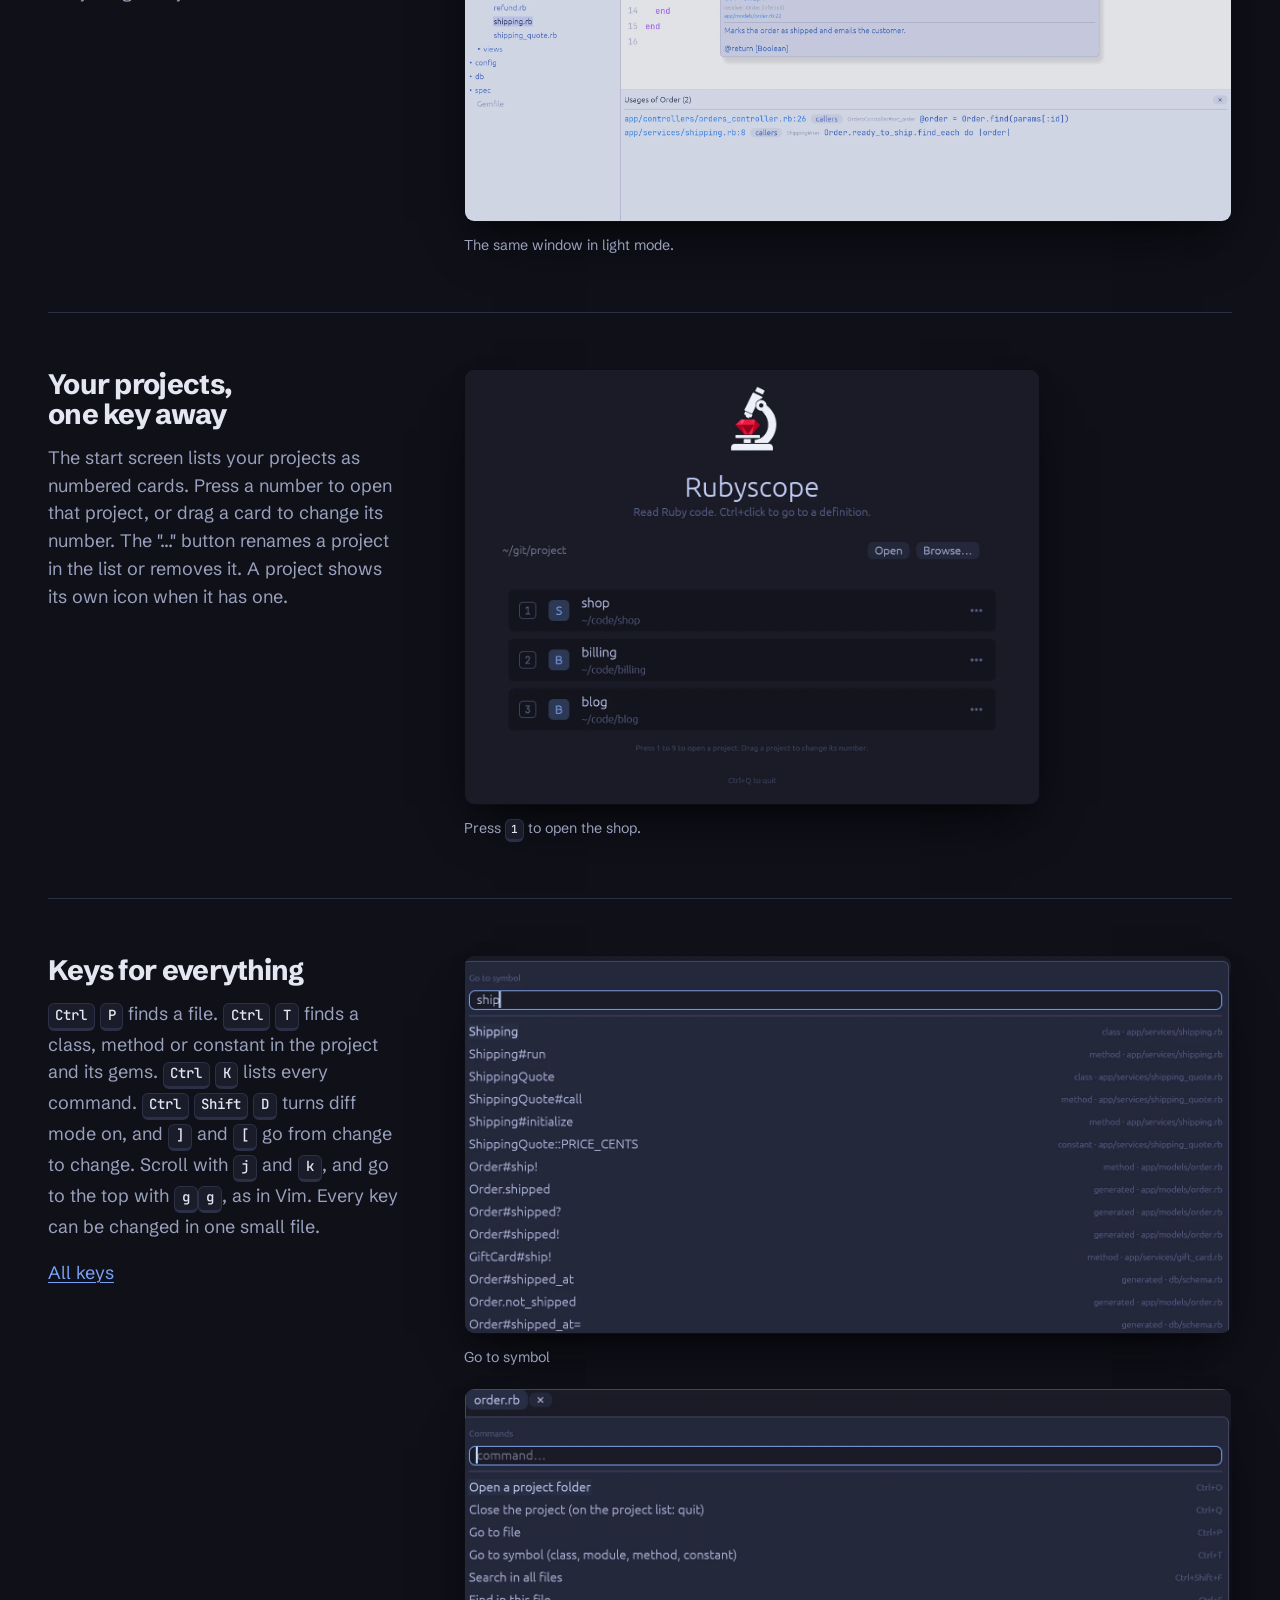
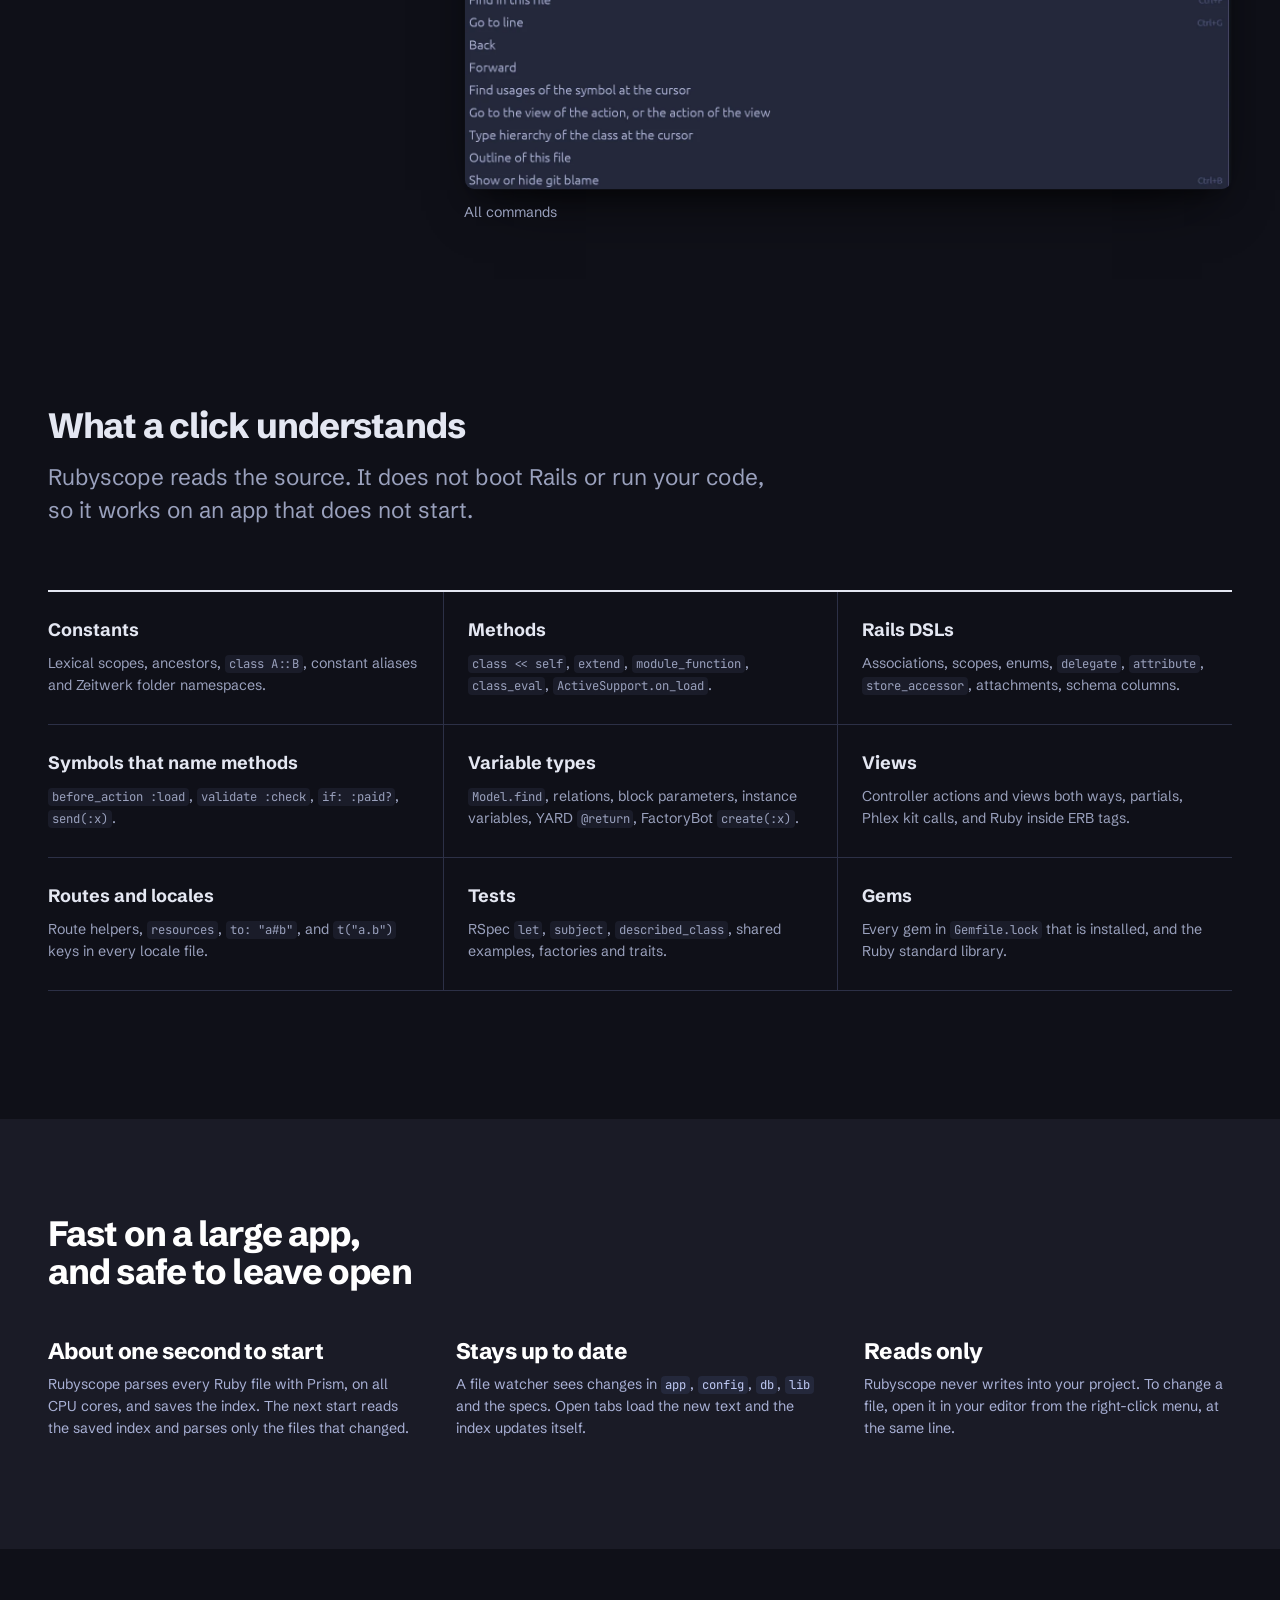
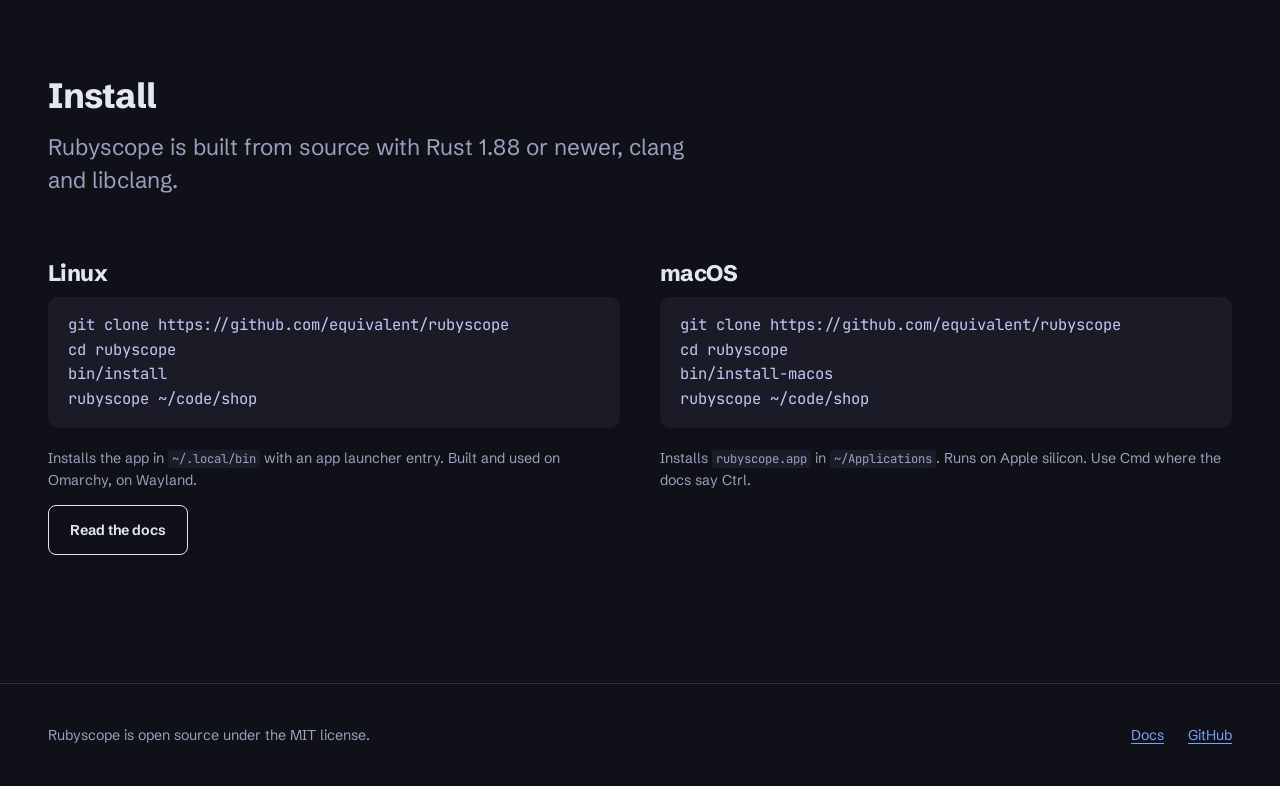
==== commit d4ec2b2b: "Update the web page and docs with the new features and screenshots The web page shows diff mode, pul" ====
--- a/webpage/index.html
+++ b/webpage/index.html
@@ -161,7 +161,7 @@
         <article class="feature">
           <div class="feature-text">
             <h3>Git blame next to the code</h3>
-            <p>Press <kbd>Ctrl</kbd> <kbd>B</kbd>. Each line shows the date and the author, and newer lines get a stronger blue. Click a block to open the commit, or its pull request, on GitHub.</p>
+            <p>Press <kbd>Ctrl</kbd> <kbd>B</kbd>, or click Blame in the top bar. Each line shows the date and the author, and newer lines get a stronger blue. Click a block to open the commit, or its pull request, on GitHub.</p>
           </div>
           <div class="shots">
             <figure class="shot">
@@ -173,8 +173,74 @@
 
         <article class="feature">
           <div class="feature-text">
+            <h3>Read a branch like a pull request</h3>
+            <p>Press <kbd>Ctrl</kbd> <kbd>Shift</kbd> <kbd>D</kbd>, or click Diff. Lines your branch added are green, removed lines show as red rows between the real lines, and changes that are not committed yet are amber. The code is still the real file, so <kbd>Ctrl</kbd>+click and the hover keep working.</p>
+            <ul>
+              <li>The diff starts where your branch left <code>main</code>, as on GitHub</li>
+              <li><kbd>]</kbd> and <kbd>[</kbd> go from change to change, and on to the next changed file</li>
+              <li>The file tree opens the folders with changes, and a Changes tab lists them</li>
+            </ul>
+          </div>
+          <div class="shots">
+            <figure class="shot">
+              <img src="img/shots/diff.webp" width="2560" height="1520" loading="lazy"
+                   alt="order.rb in diff mode. Added lines have a green bar, a removed line is a red struck-through row, and a line that is not committed is amber. The diff bar at the top says main…feature/order-refunds +11 −1, 1 uncommitted.">
+              <figcaption>The diff bar at the top says what is compared. Click it to pick another base branch.</figcaption>
+            </figure>
+          </div>
+        </article>
+
+        <article class="feature">
+          <div class="feature-text">
+            <h3>Pull and switch branches from the top bar</h3>
+            <p>The round arrow runs <code>git pull</code> in the background. The button with the branch name lists the branches, the newest first, with the initials of the pull request author. Pick one to switch. Rubyscope reads the open files again and updates the index.</p>
+            <ul>
+              <li>On conflicts it names the files and fixes nothing</li>
+              <li>It also follows a switch made in the terminal</li>
+              <li>The top bar shows how much RAM Rubyscope uses</li>
+            </ul>
+          </div>
+          <div class="shots">
+            <figure class="shot">
+              <img src="img/shots/branches.webp" width="2100" height="470" loading="lazy"
+                   alt="The branch list under the branch button, with feature/order-refunds, fix/email-case and main, each with the initials of an author. The side bar shows the Changes tab.">
+              <figcaption>The branch list, next to the Changes tab of the side bar.</figcaption>
+            </figure>
+          </div>
+        </article>
+
+        <article class="feature">
+          <div class="feature-text">
+            <h3>Dark or light</h3>
+            <p>The sun and moon button at the right end of the top bar switches between dark and light, and Rubyscope keeps your choice. On Omarchy it uses the colors of your theme when the theme is of the same mode. Otherwise it uses Tokyo Night or Tokyo Night Day.</p>
+          </div>
+          <div class="shots">
+            <figure class="shot">
+              <img src="img/shots/light.webp" width="2560" height="1520" loading="lazy"
+                   alt="Rubyscope in light mode, with the hover popup over order.ship! and the usages of Order in the panel below.">
+              <figcaption>The same window in light mode.</figcaption>
+            </figure>
+          </div>
+        </article>
+
+        <article class="feature">
+          <div class="feature-text">
+            <h3>Your projects, one key away</h3>
+            <p>The start screen lists your projects as numbered cards. Press a number to open that project, or drag a card to change its number. The "…" button renames a project in the list or removes it. A project shows its own icon when it has one.</p>
+          </div>
+          <div class="shots">
+            <figure class="shot narrow">
+              <img src="img/shots/start-screen.webp" width="1320" height="1000" loading="lazy"
+                   alt="The start screen with the Rubyscope logo, a path field, and three numbered project cards: shop, billing and blog.">
+              <figcaption>Press <kbd>1</kbd> to open the shop.</figcaption>
+            </figure>
+          </div>
+        </article>
+
+        <article class="feature">
+          <div class="feature-text">
             <h3>Keys for everything</h3>
-            <p><kbd>Ctrl</kbd> <kbd>P</kbd> finds a file. <kbd>Ctrl</kbd> <kbd>T</kbd> finds a class, method or constant in the project and its gems. <kbd>Ctrl</kbd> <kbd>K</kbd> lists every command. Scroll with <kbd>j</kbd> and <kbd>k</kbd>, and go to the top with <kbd>g</kbd><kbd>g</kbd>, as in Vim.</p>
+            <p><kbd>Ctrl</kbd> <kbd>P</kbd> finds a file. <kbd>Ctrl</kbd> <kbd>T</kbd> finds a class, method or constant in the project and its gems. <kbd>Ctrl</kbd> <kbd>K</kbd> lists every command. <kbd>Ctrl</kbd> <kbd>Shift</kbd> <kbd>D</kbd> turns diff mode on, and <kbd>]</kbd> and <kbd>[</kbd> go from change to change. Scroll with <kbd>j</kbd> and <kbd>k</kbd>, and go to the top with <kbd>g</kbd><kbd>g</kbd>, as in Vim. Every key can be changed in one small file.</p>
             <p><a href="docs/#keys">All keys</a></p>
           </div>
           <div class="shots">
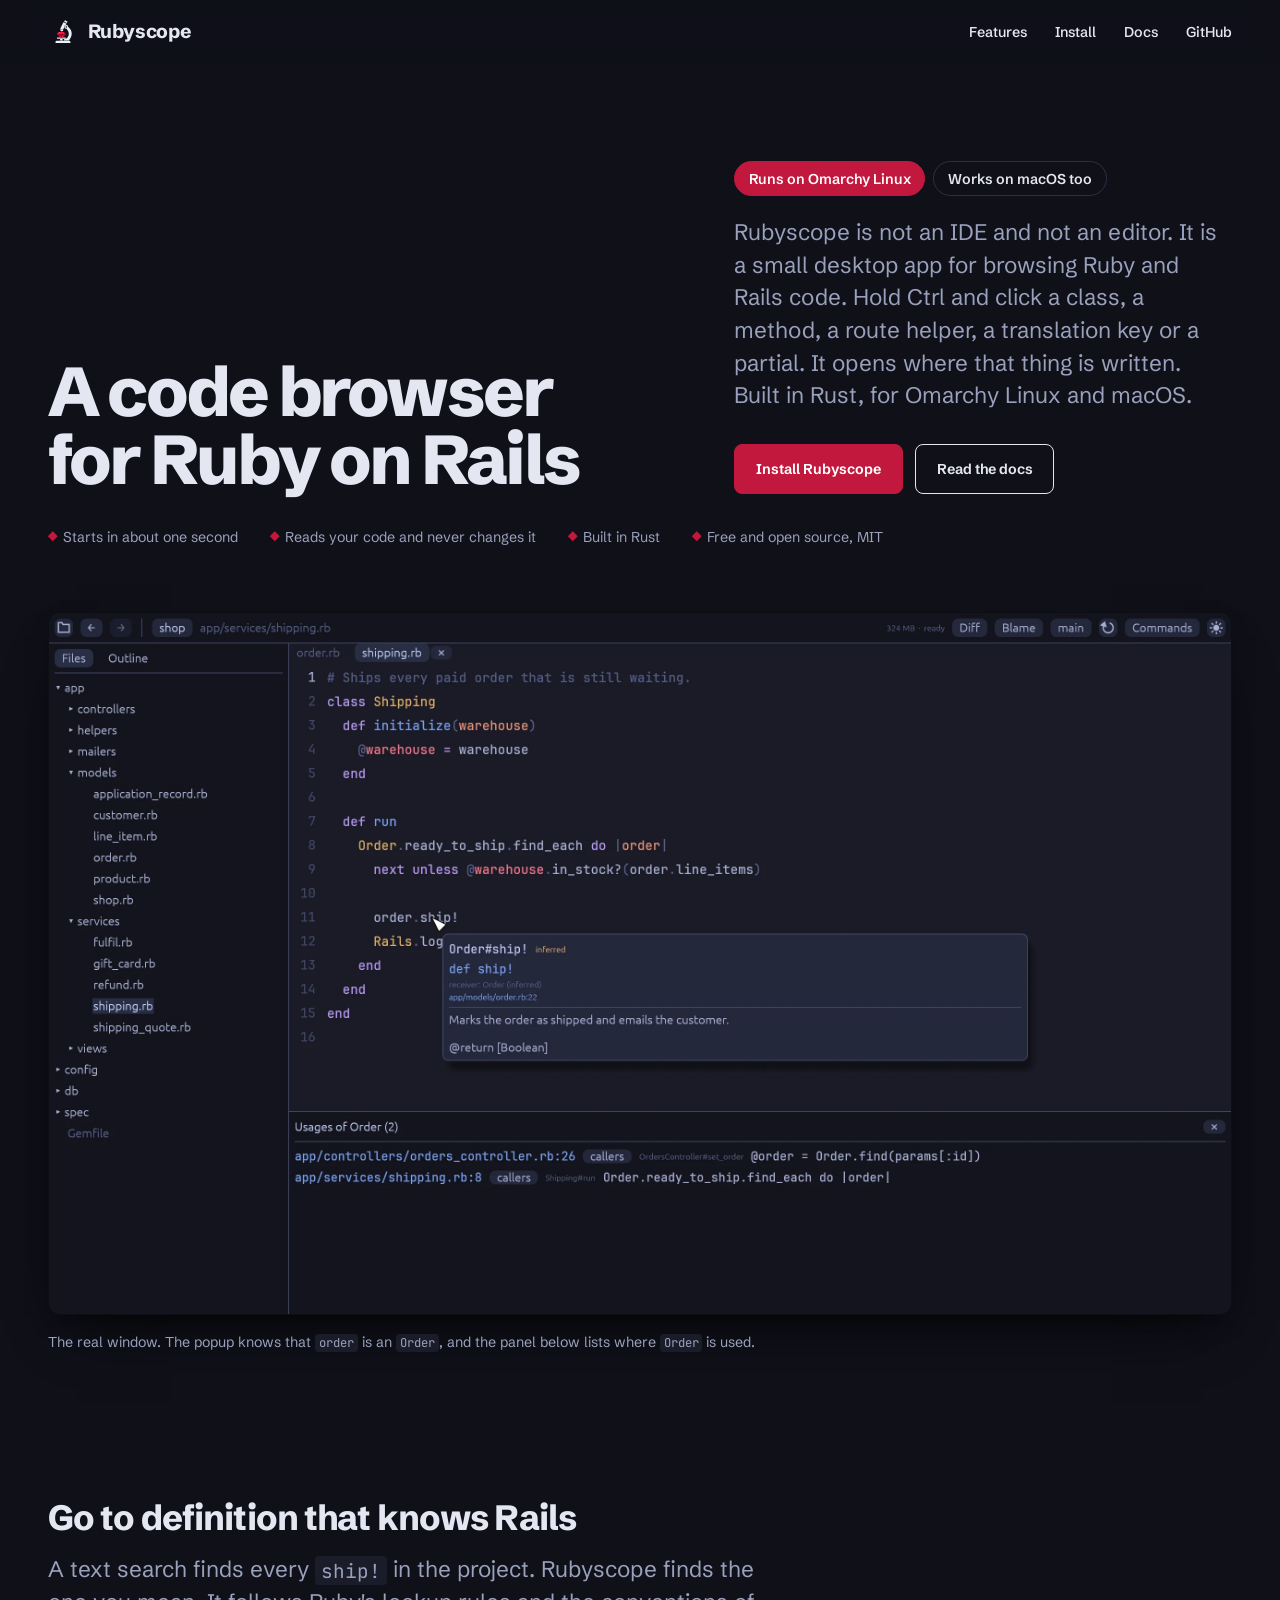
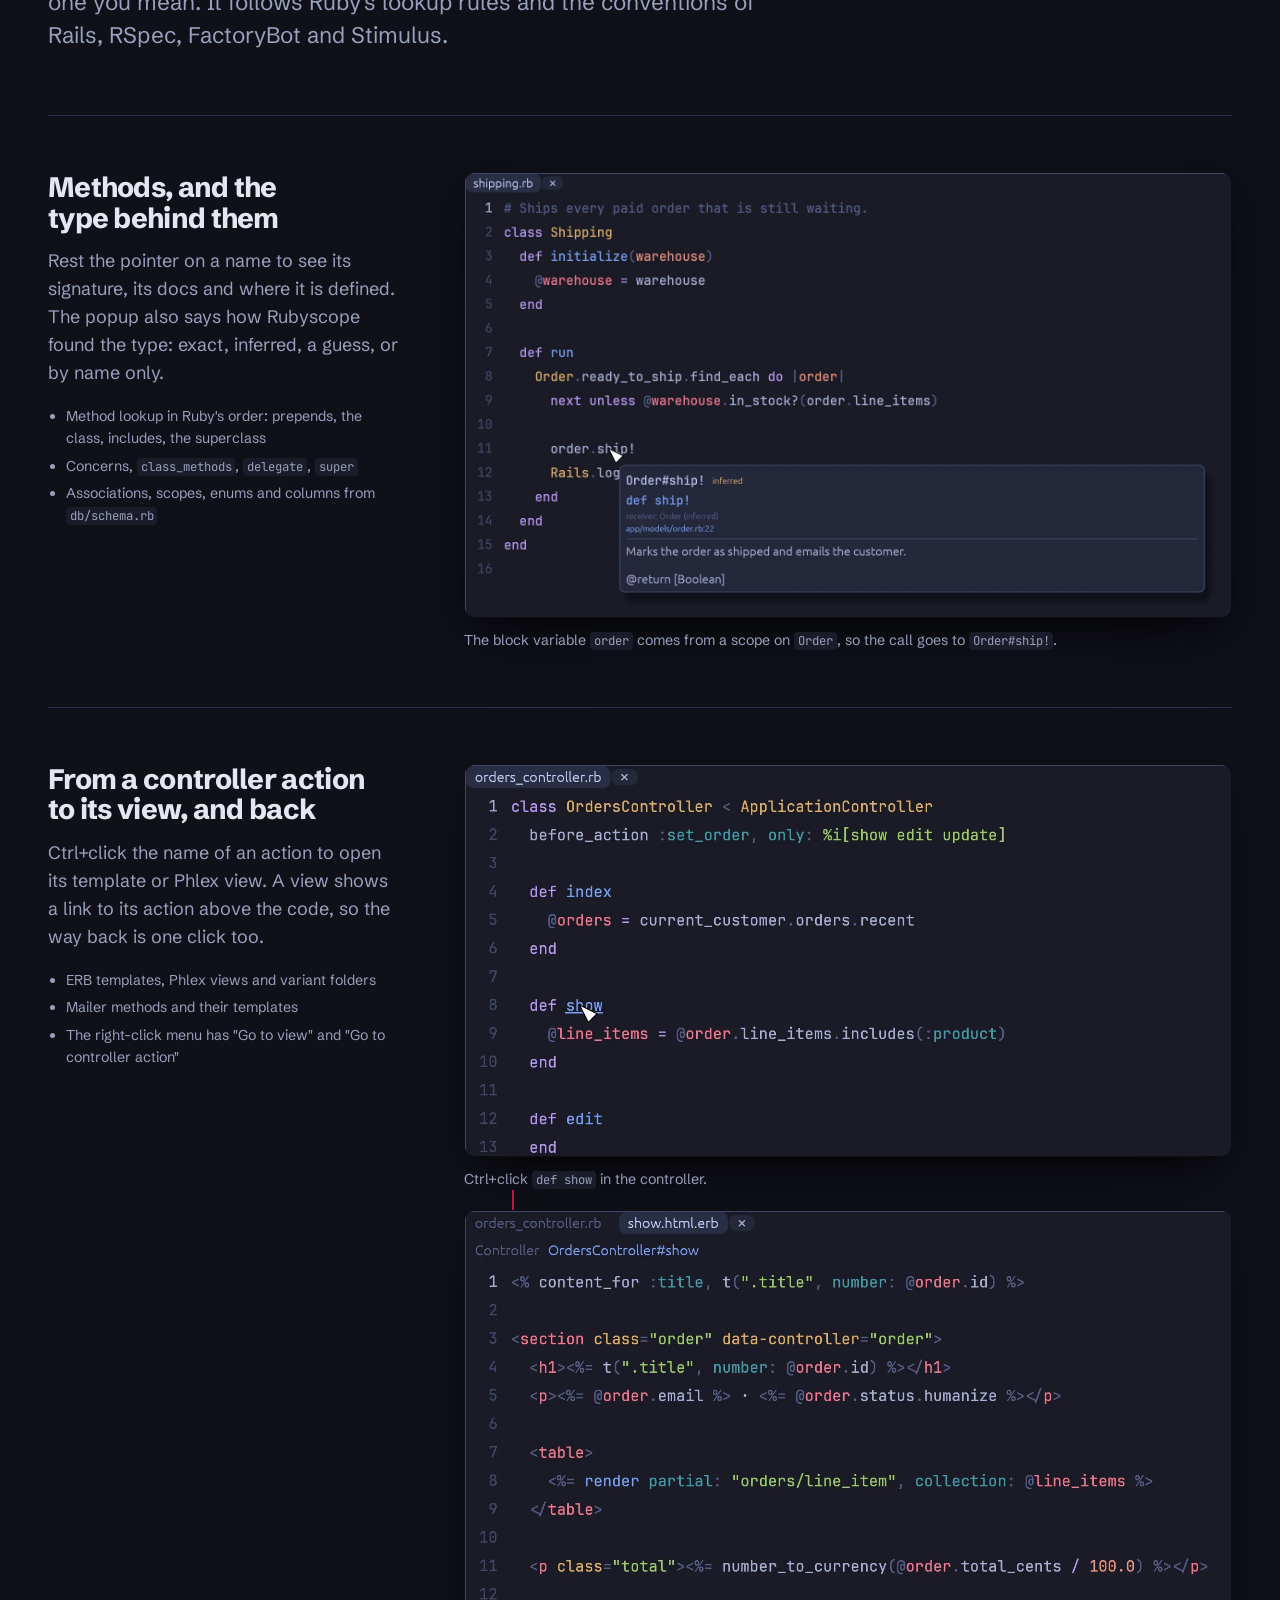
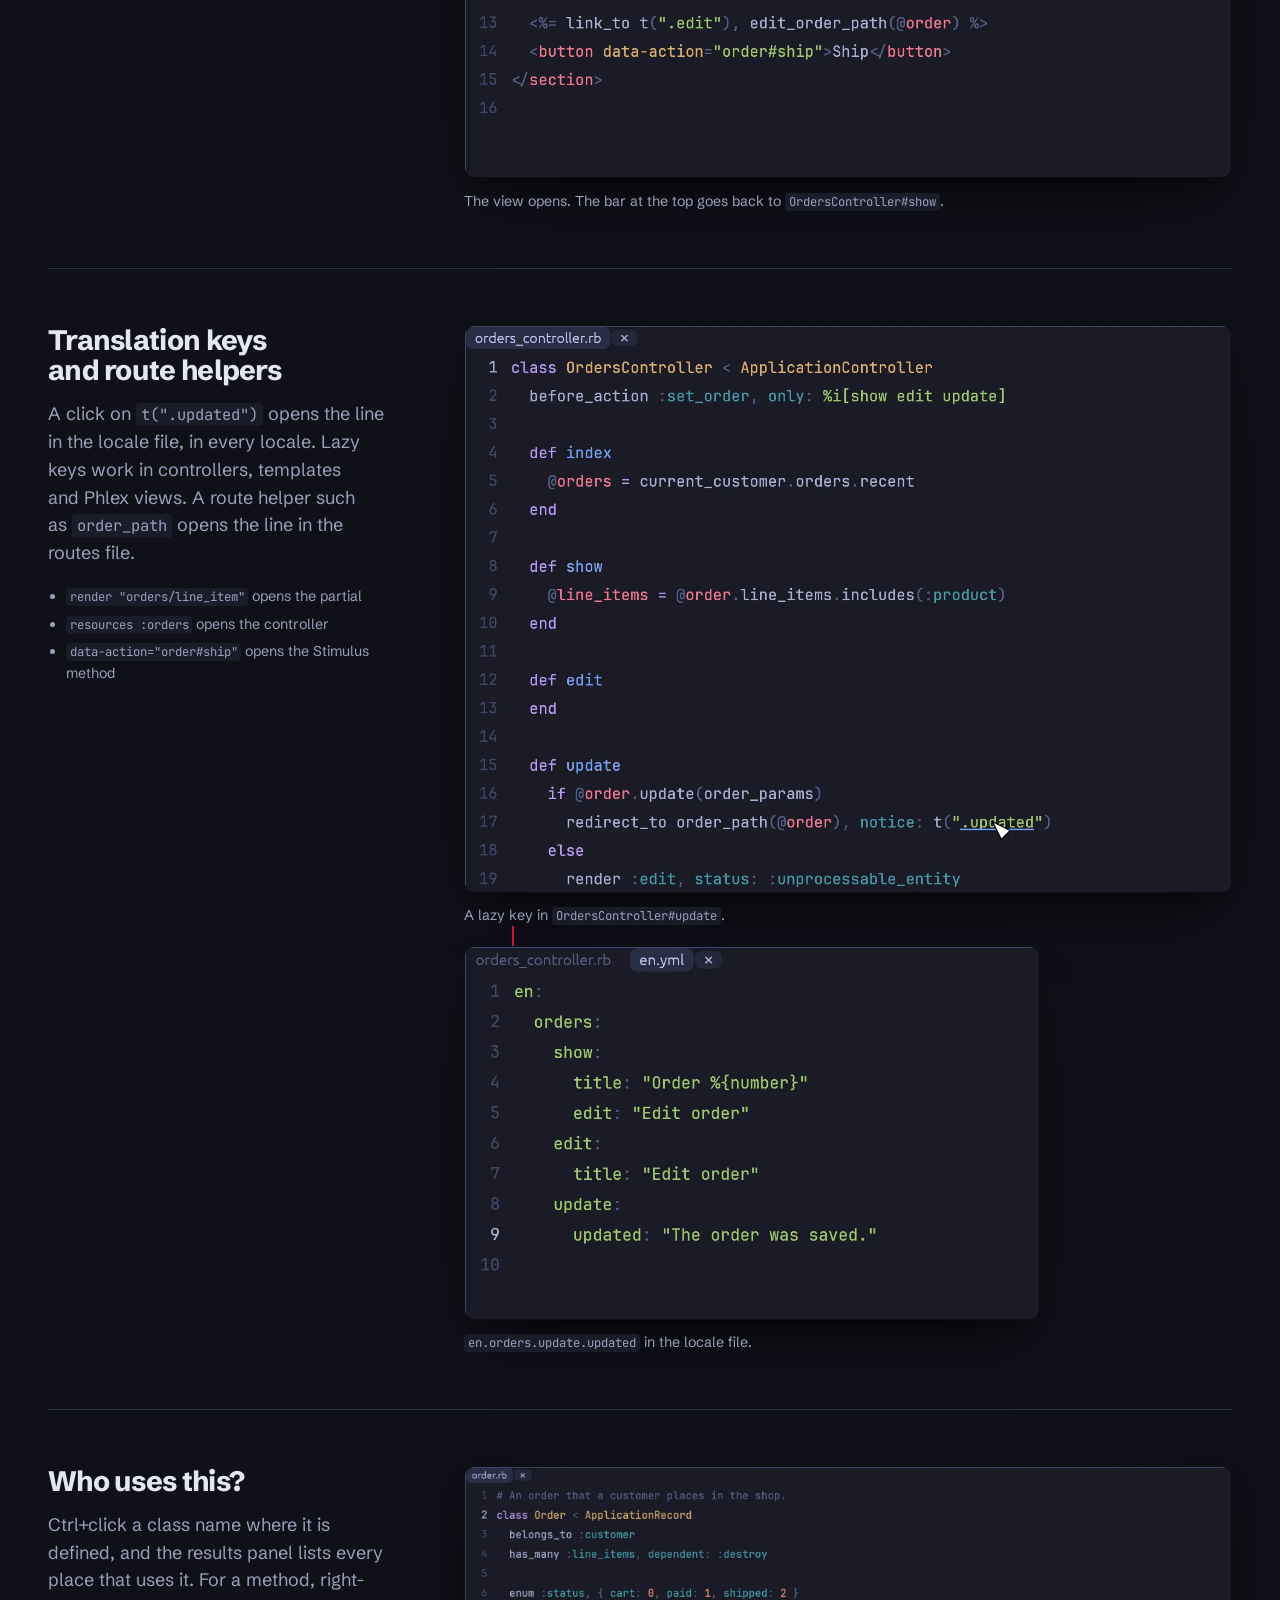
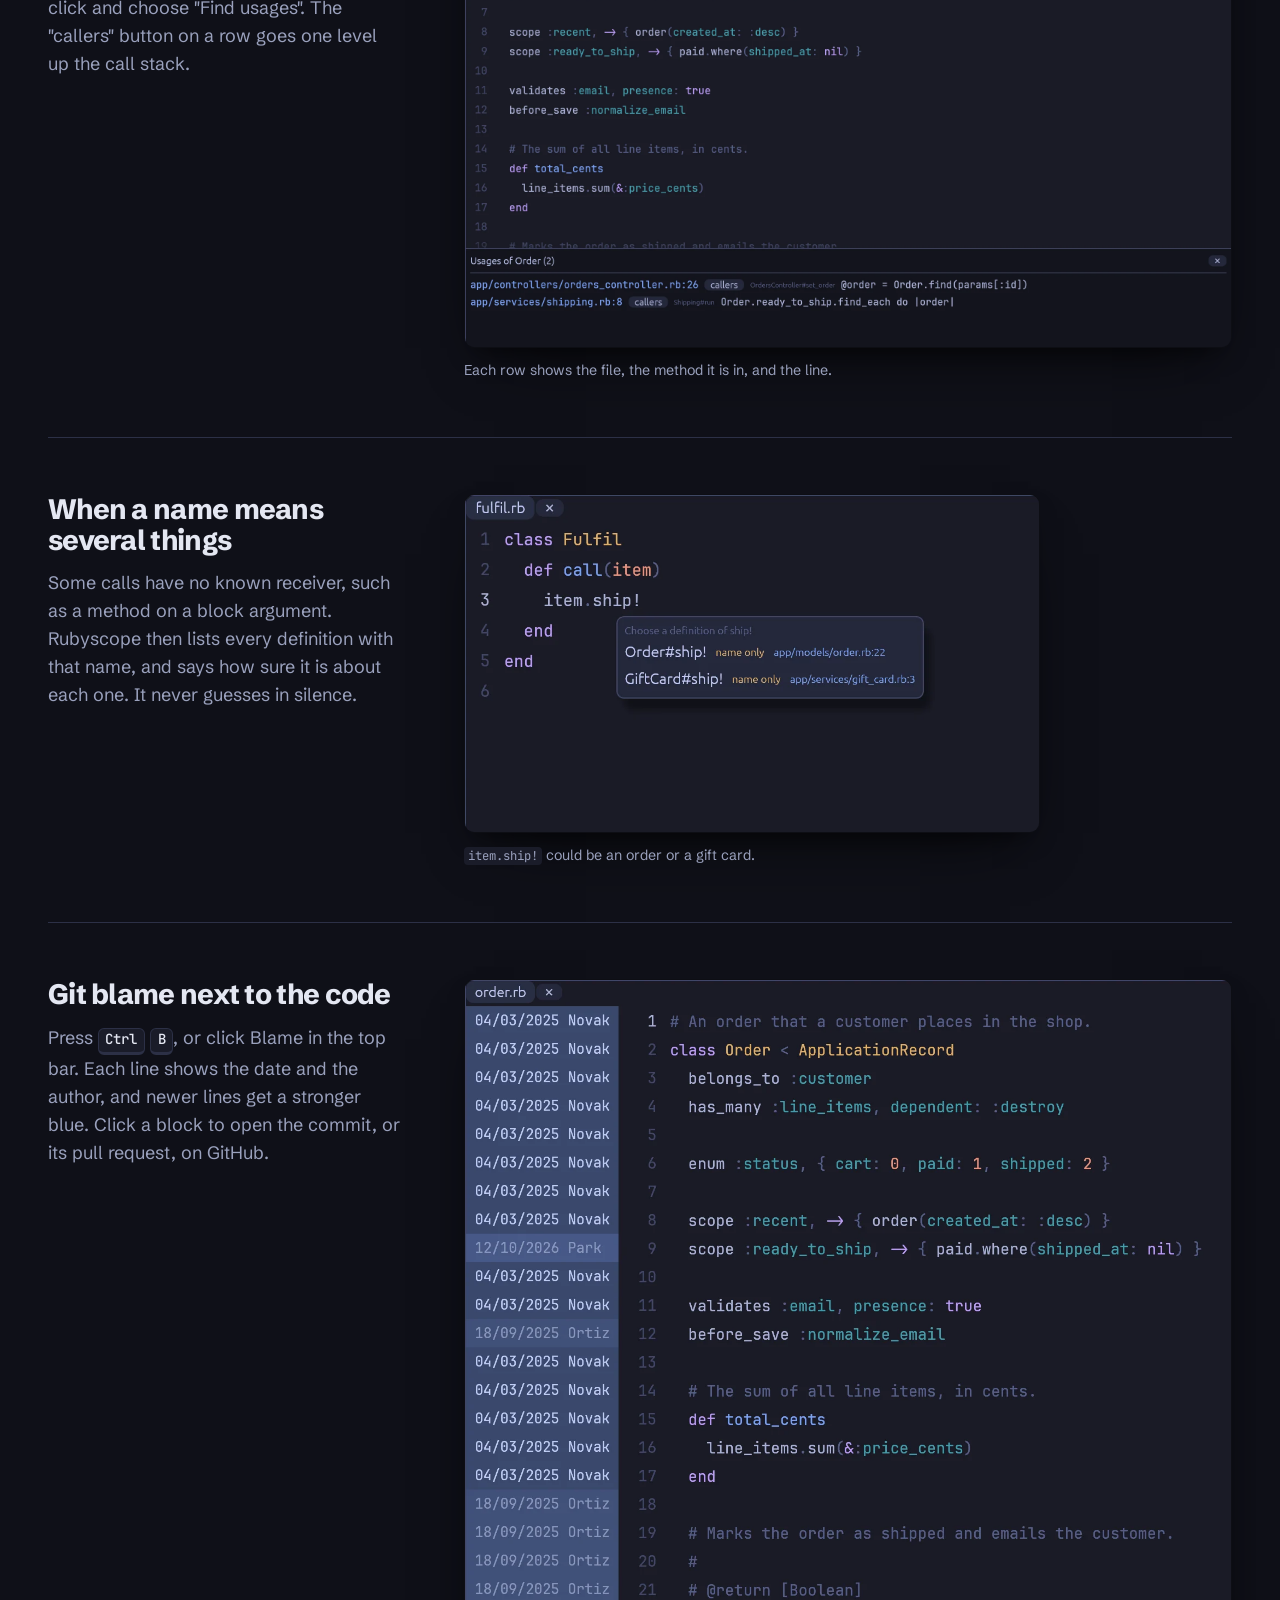
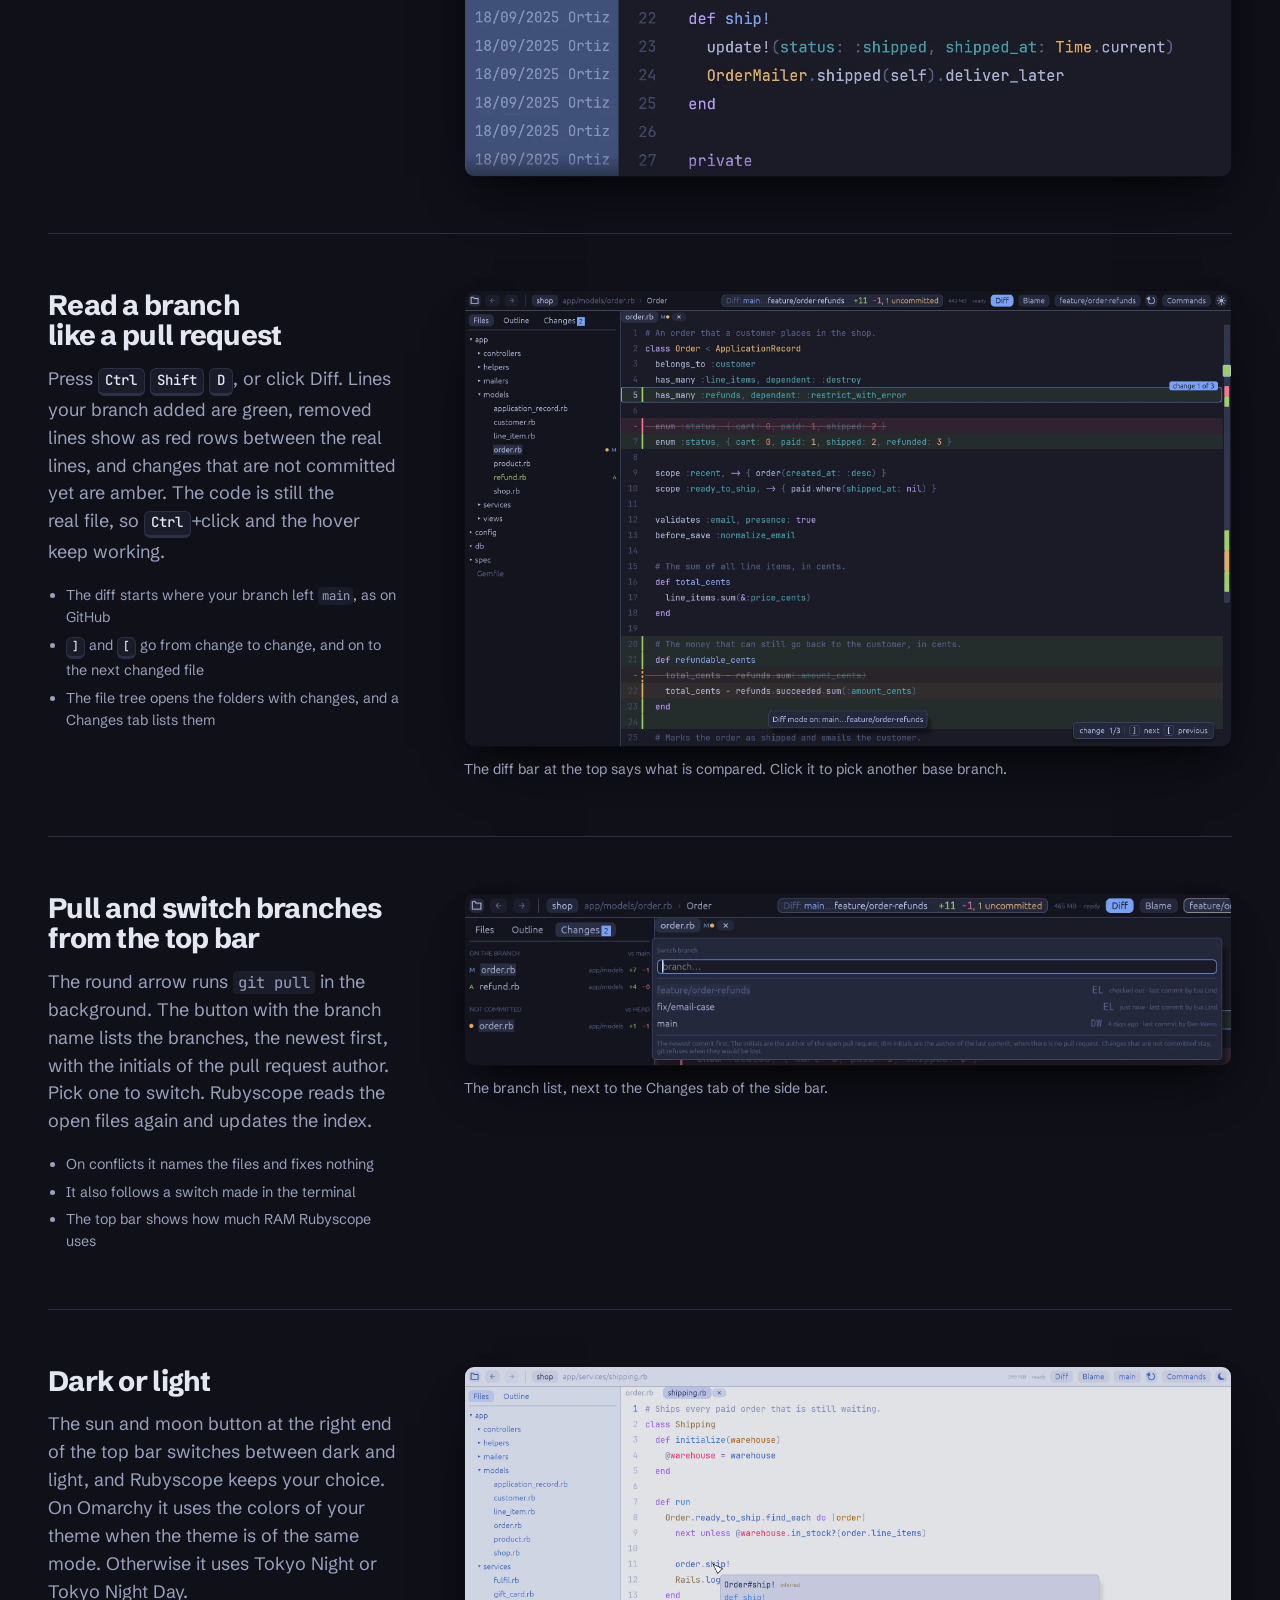
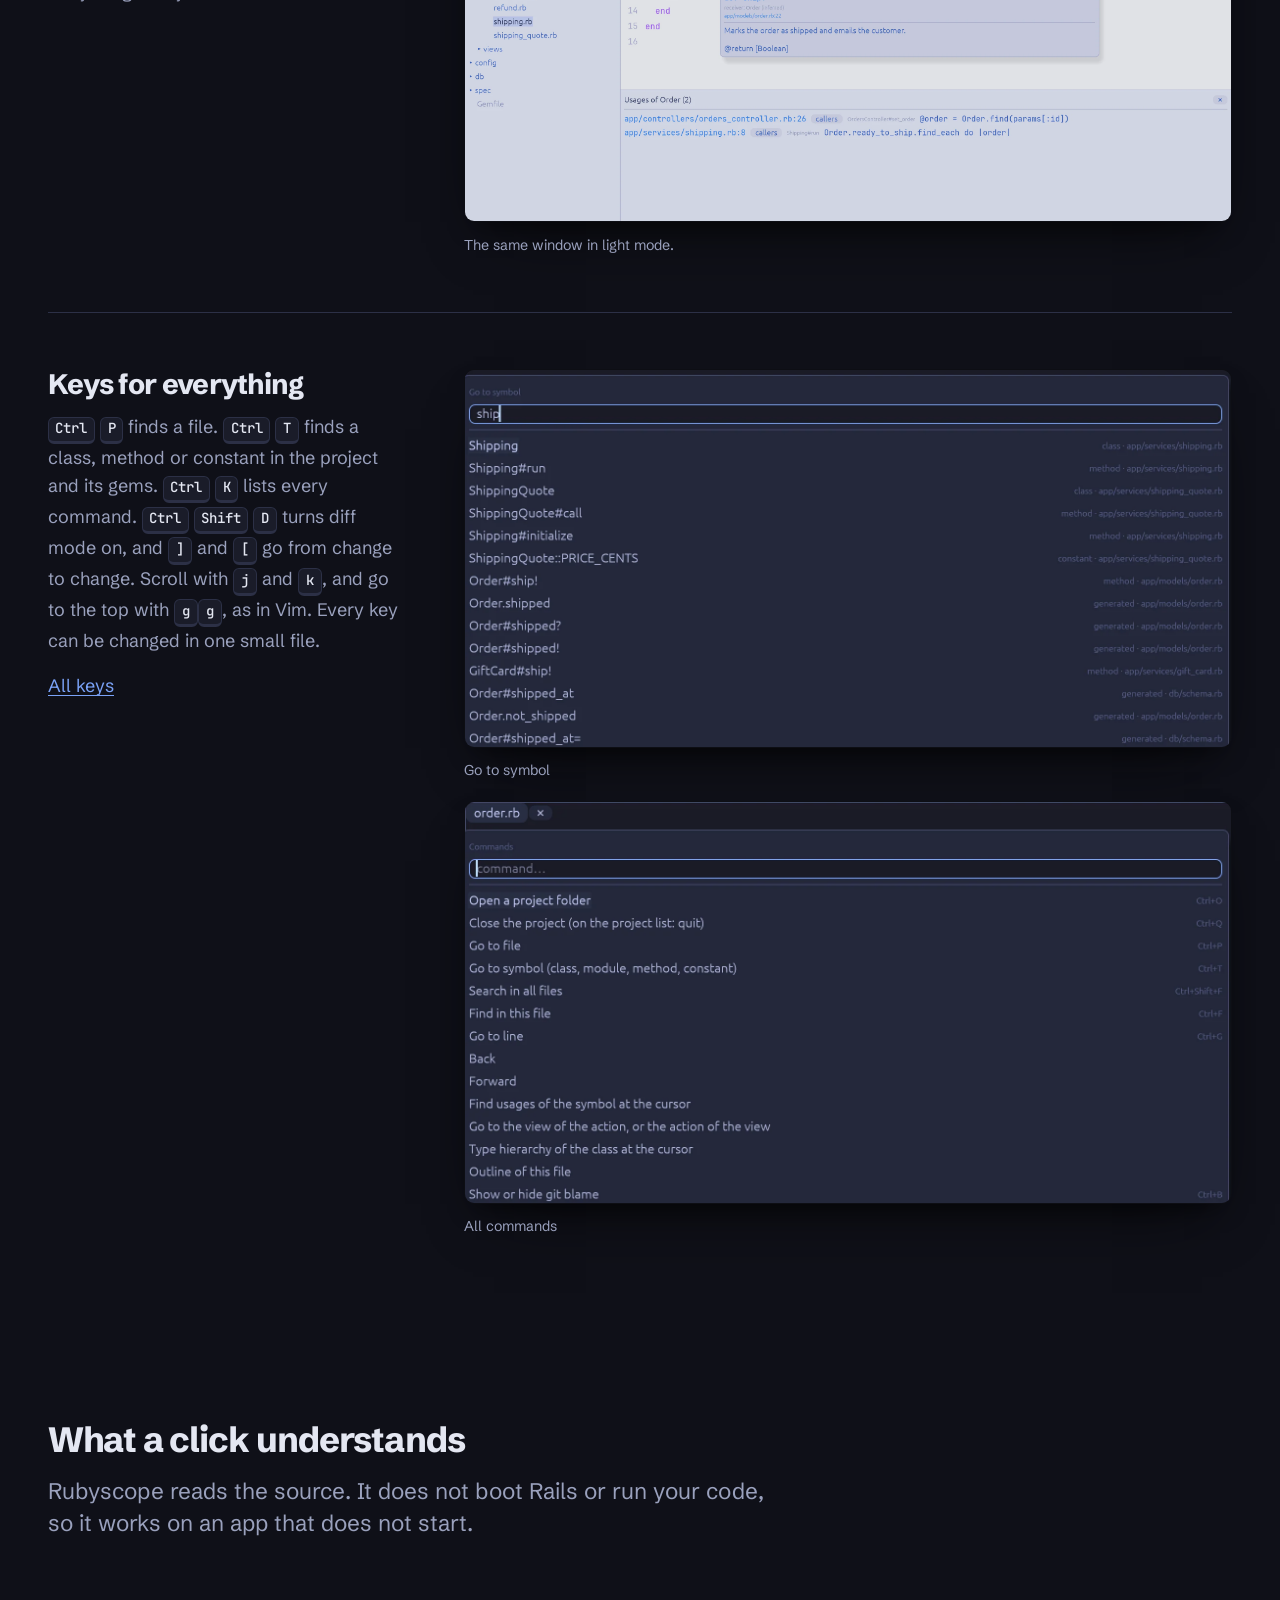
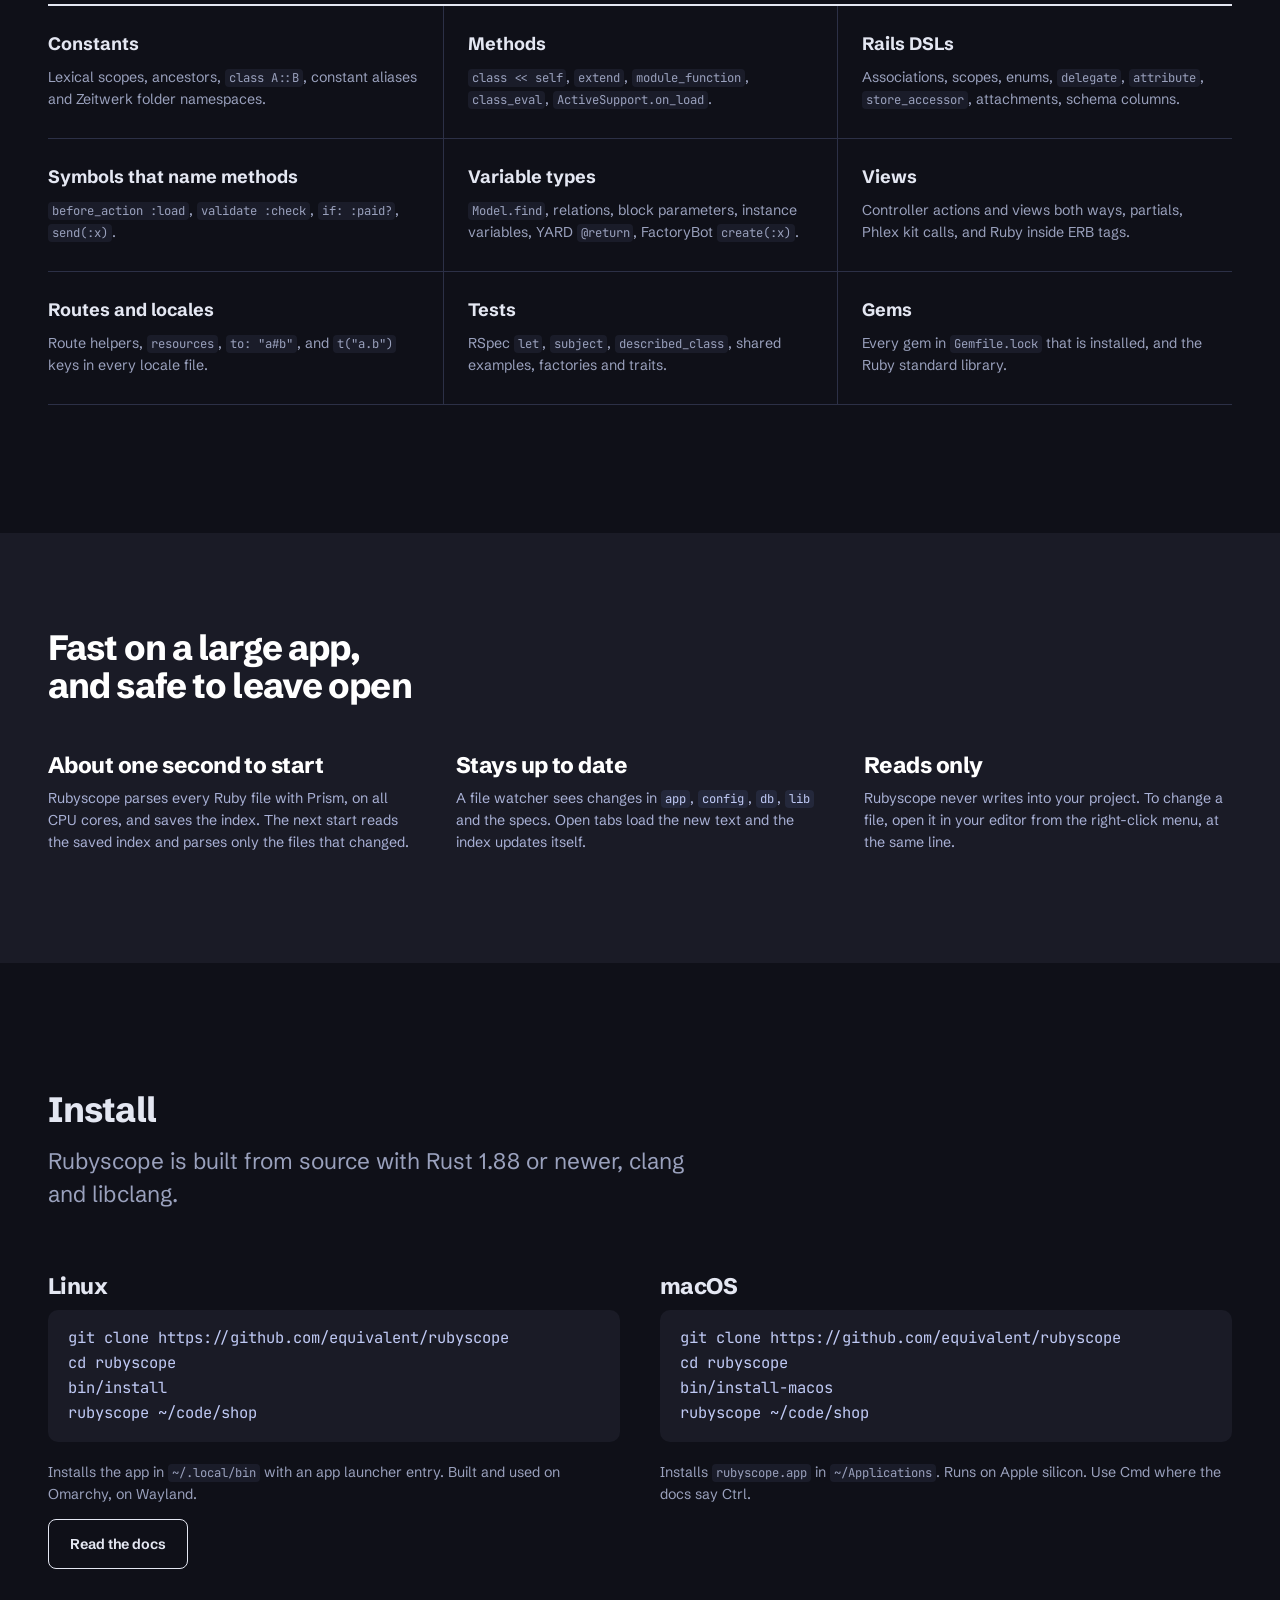
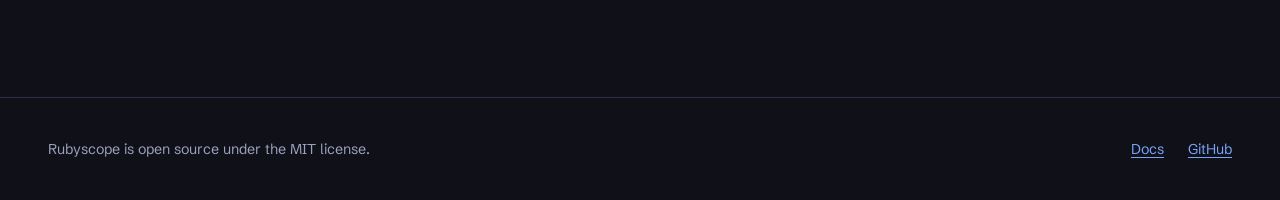
==== commit 4192dcb5: "Take the start screen block off the web page" ====
--- a/webpage/index.html
+++ b/webpage/index.html
@@ -225,20 +225,6 @@
 
         <article class="feature">
           <div class="feature-text">
-            <h3>Your projects, one key away</h3>
-            <p>The start screen lists your projects as numbered cards. Press a number to open that project, or drag a card to change its number. The "…" button renames a project in the list or removes it. A project shows its own icon when it has one.</p>
-          </div>
-          <div class="shots">
-            <figure class="shot narrow">
-              <img src="img/shots/start-screen.webp" width="1320" height="1000" loading="lazy"
-                   alt="The start screen with the Rubyscope logo, a path field, and three numbered project cards: shop, billing and blog.">
-              <figcaption>Press <kbd>1</kbd> to open the shop.</figcaption>
-            </figure>
-          </div>
-        </article>
-
-        <article class="feature">
-          <div class="feature-text">
             <h3>Keys for everything</h3>
             <p><kbd>Ctrl</kbd> <kbd>P</kbd> finds a file. <kbd>Ctrl</kbd> <kbd>T</kbd> finds a class, method or constant in the project and its gems. <kbd>Ctrl</kbd> <kbd>K</kbd> lists every command. <kbd>Ctrl</kbd> <kbd>Shift</kbd> <kbd>D</kbd> turns diff mode on, and <kbd>]</kbd> and <kbd>[</kbd> go from change to change. Scroll with <kbd>j</kbd> and <kbd>k</kbd>, and go to the top with <kbd>g</kbd><kbd>g</kbd>, as in Vim. Every key can be changed in one small file.</p>
             <p><a href="docs/#keys">All keys</a></p>
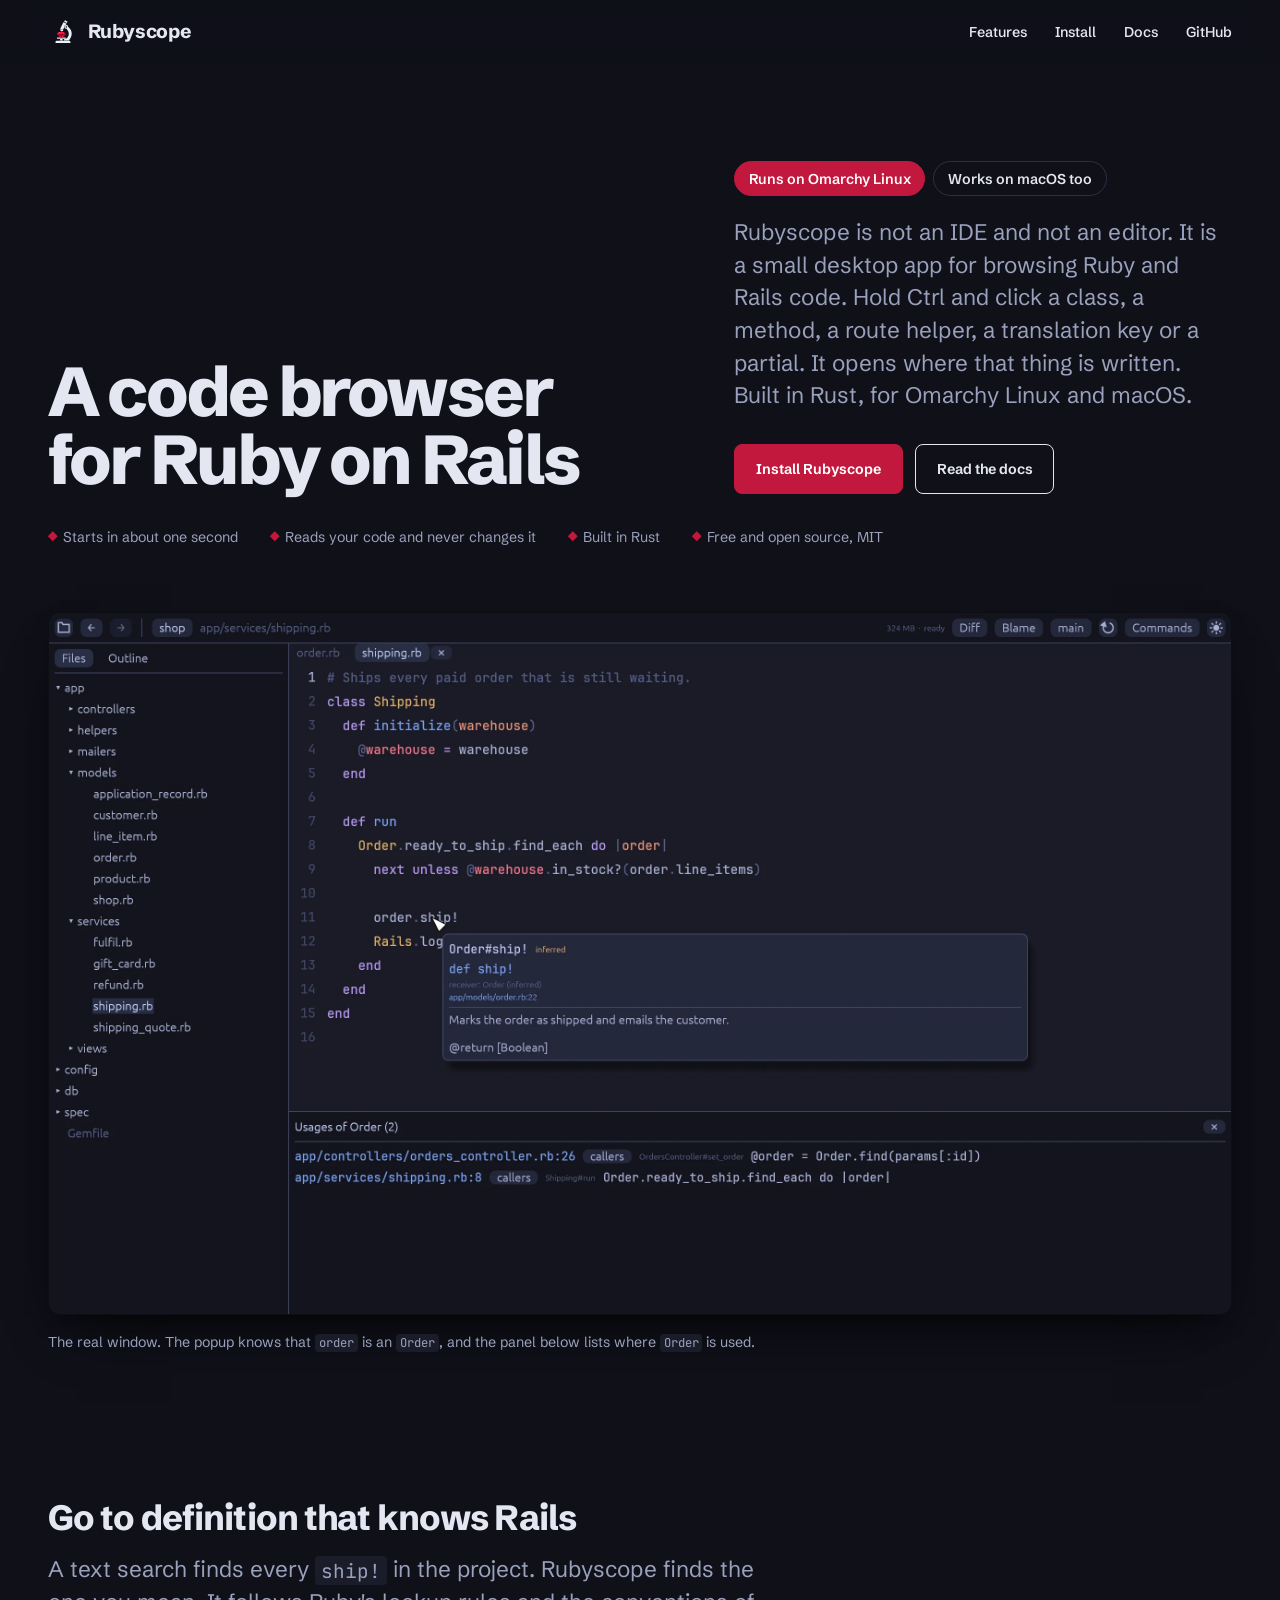
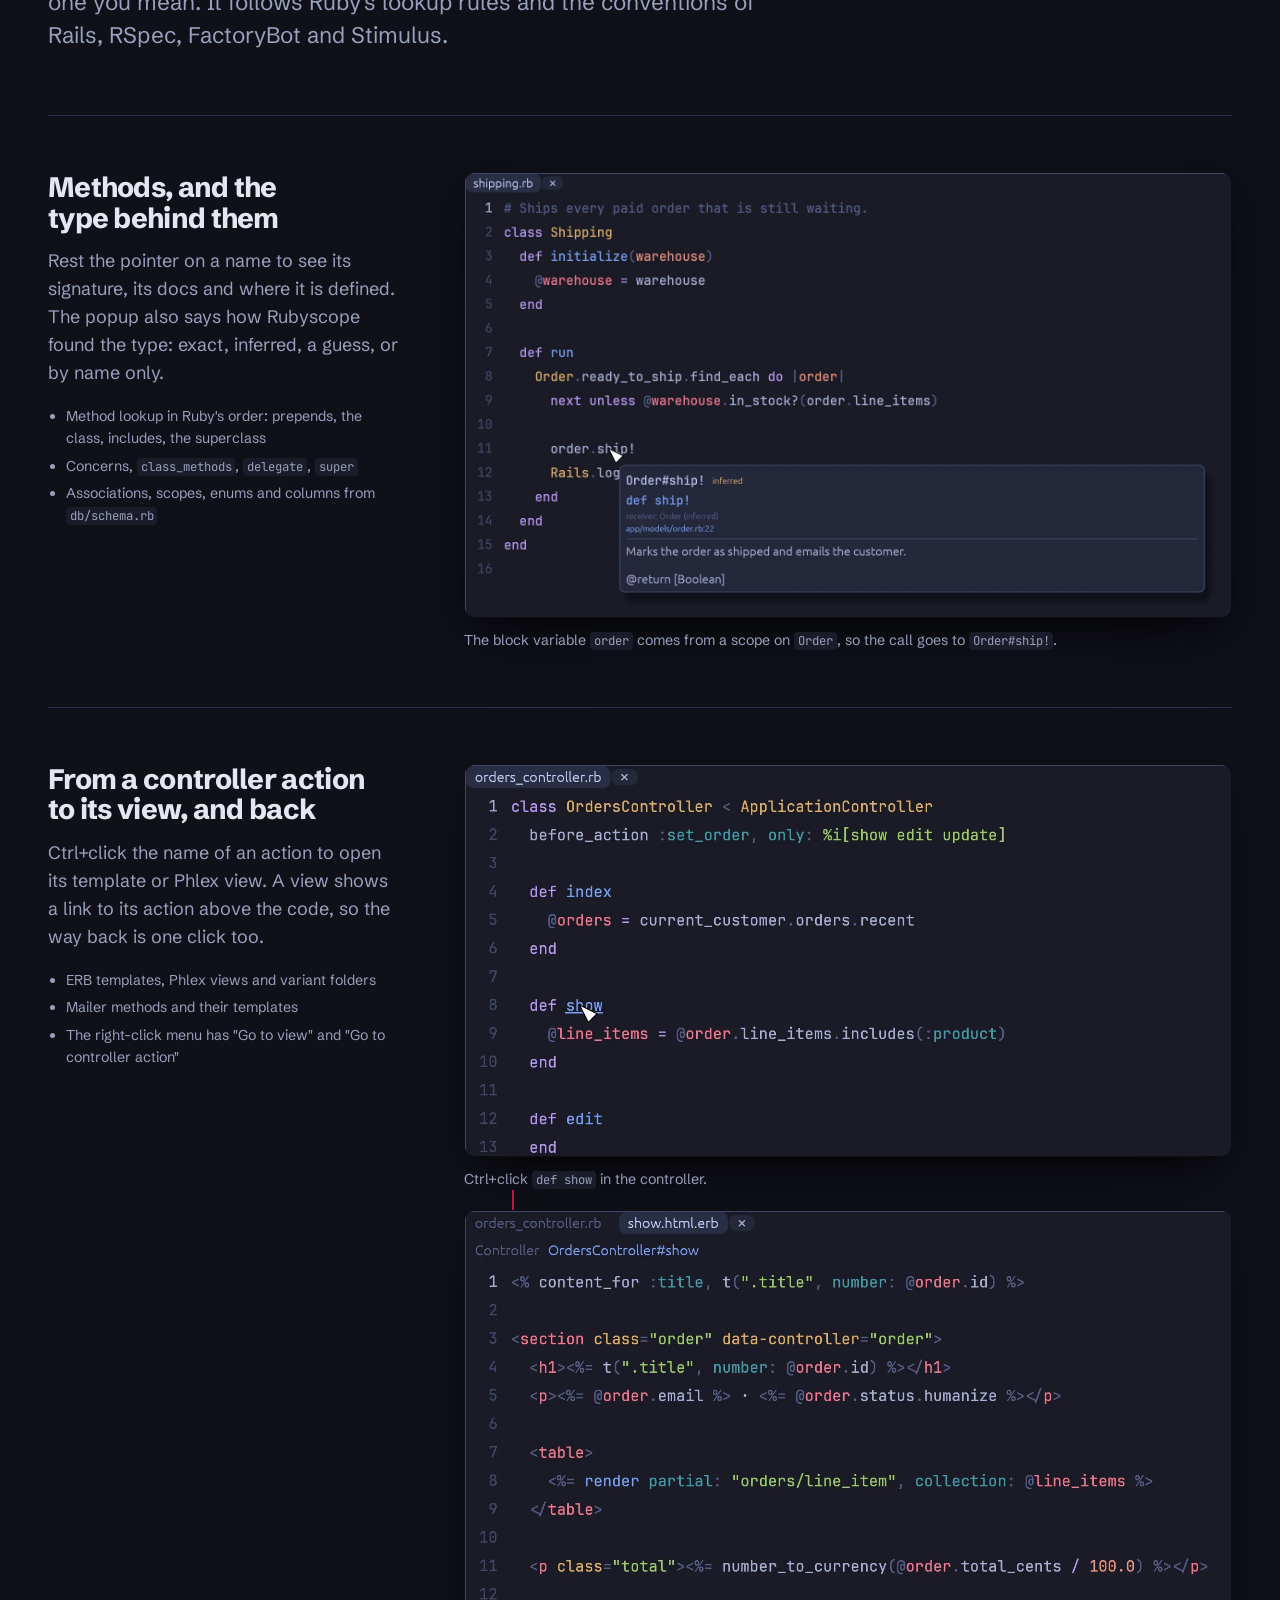
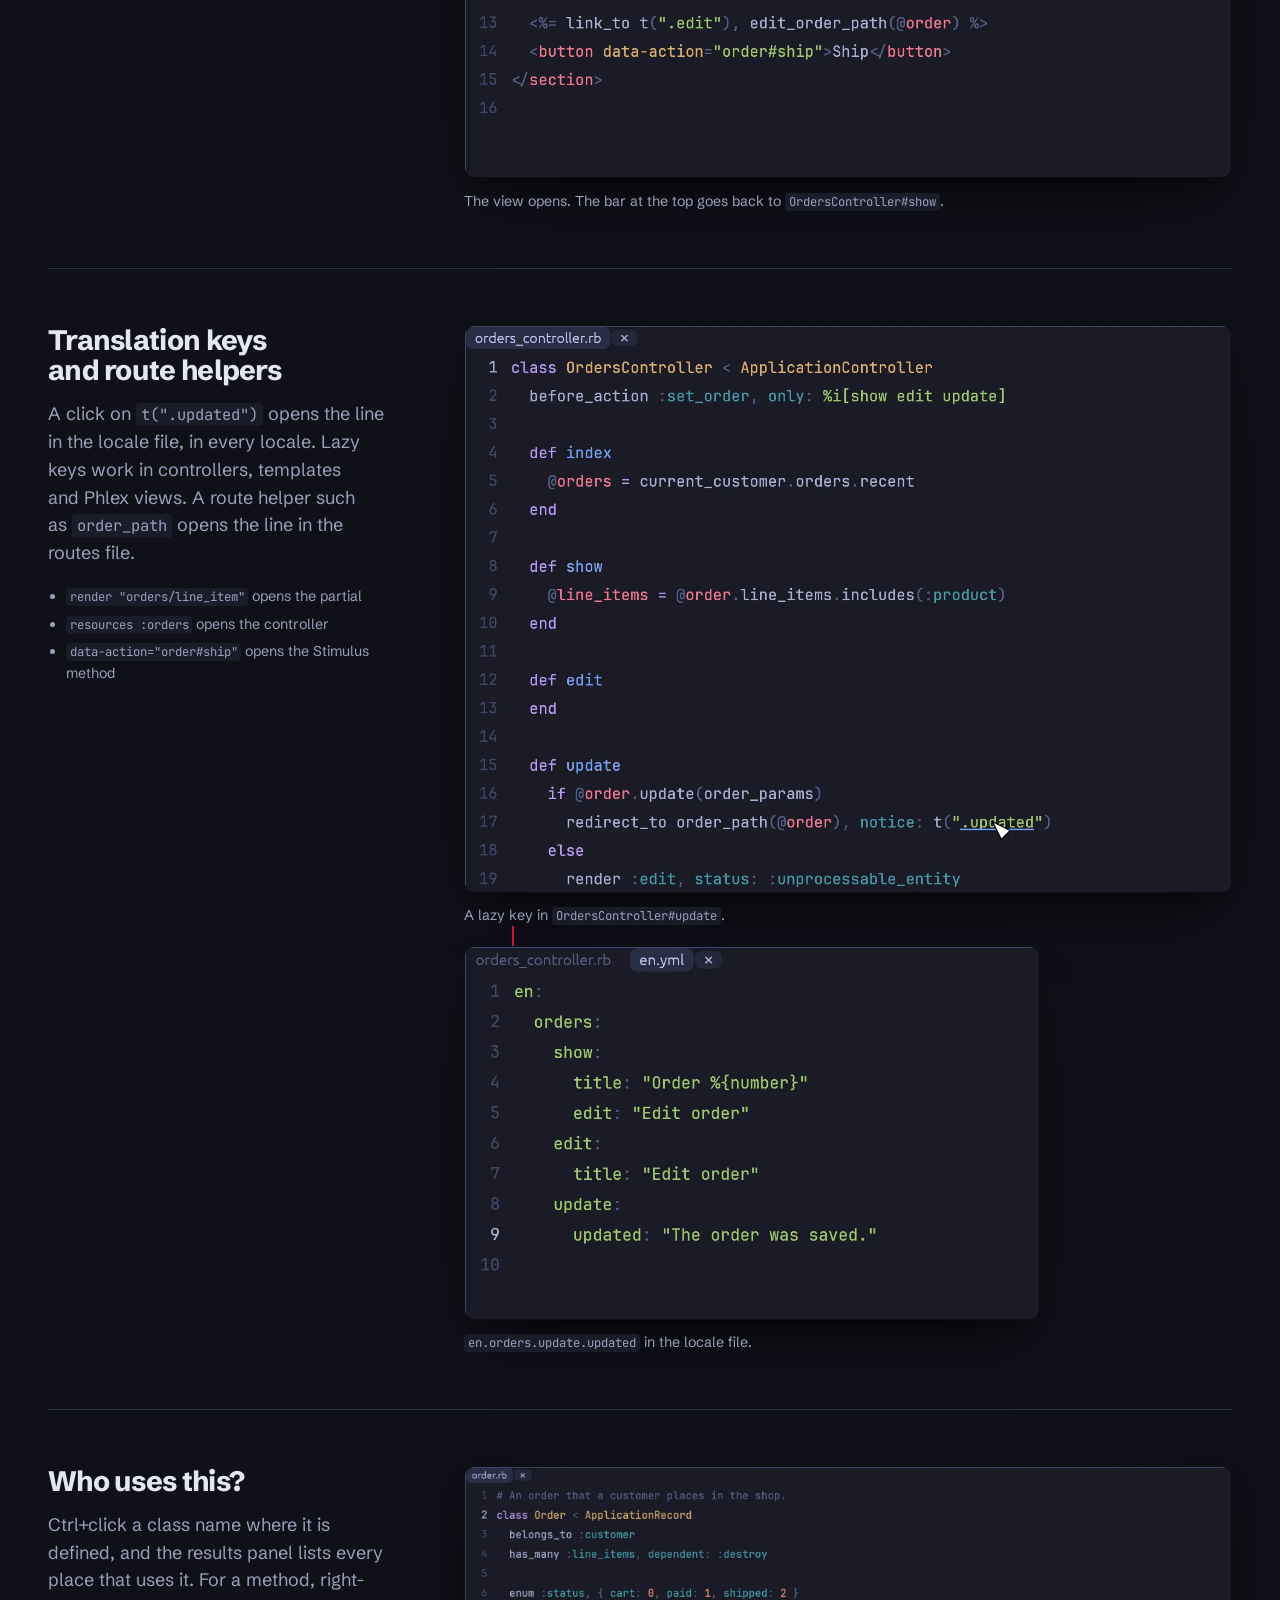
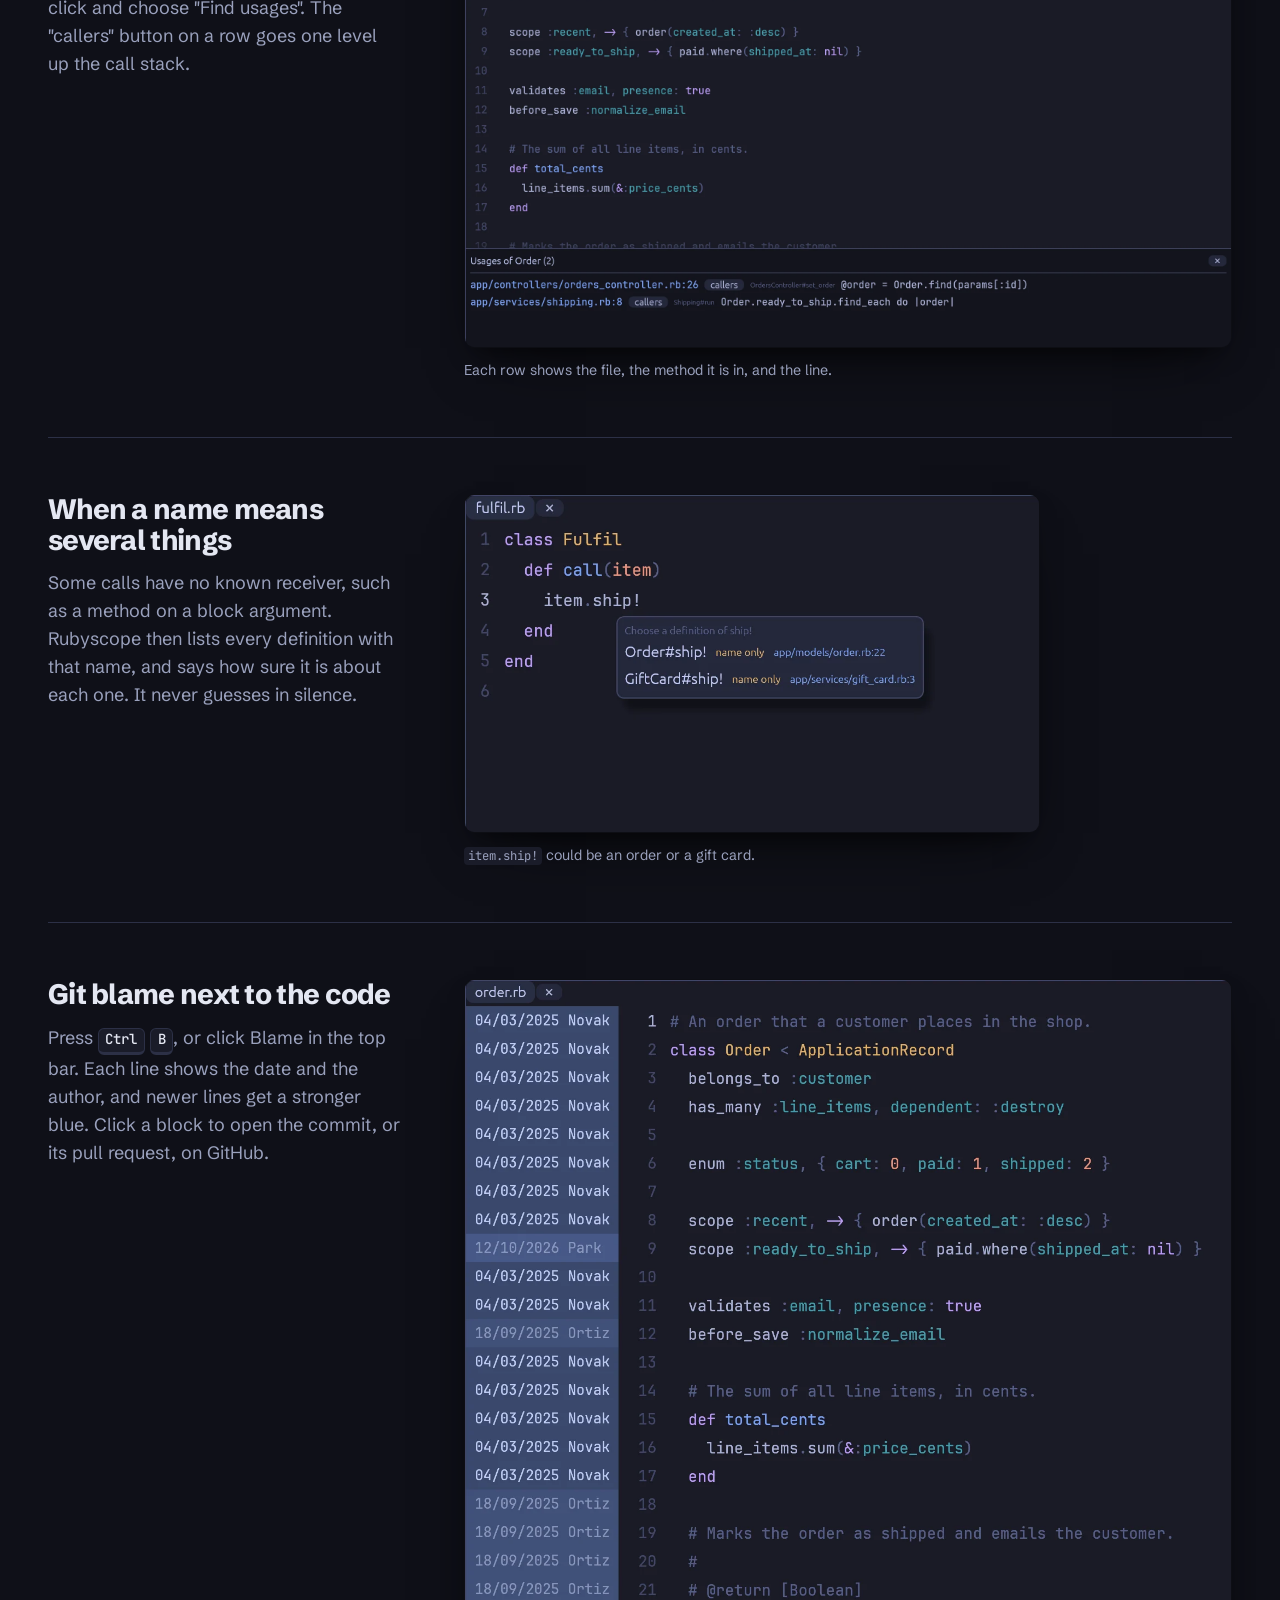
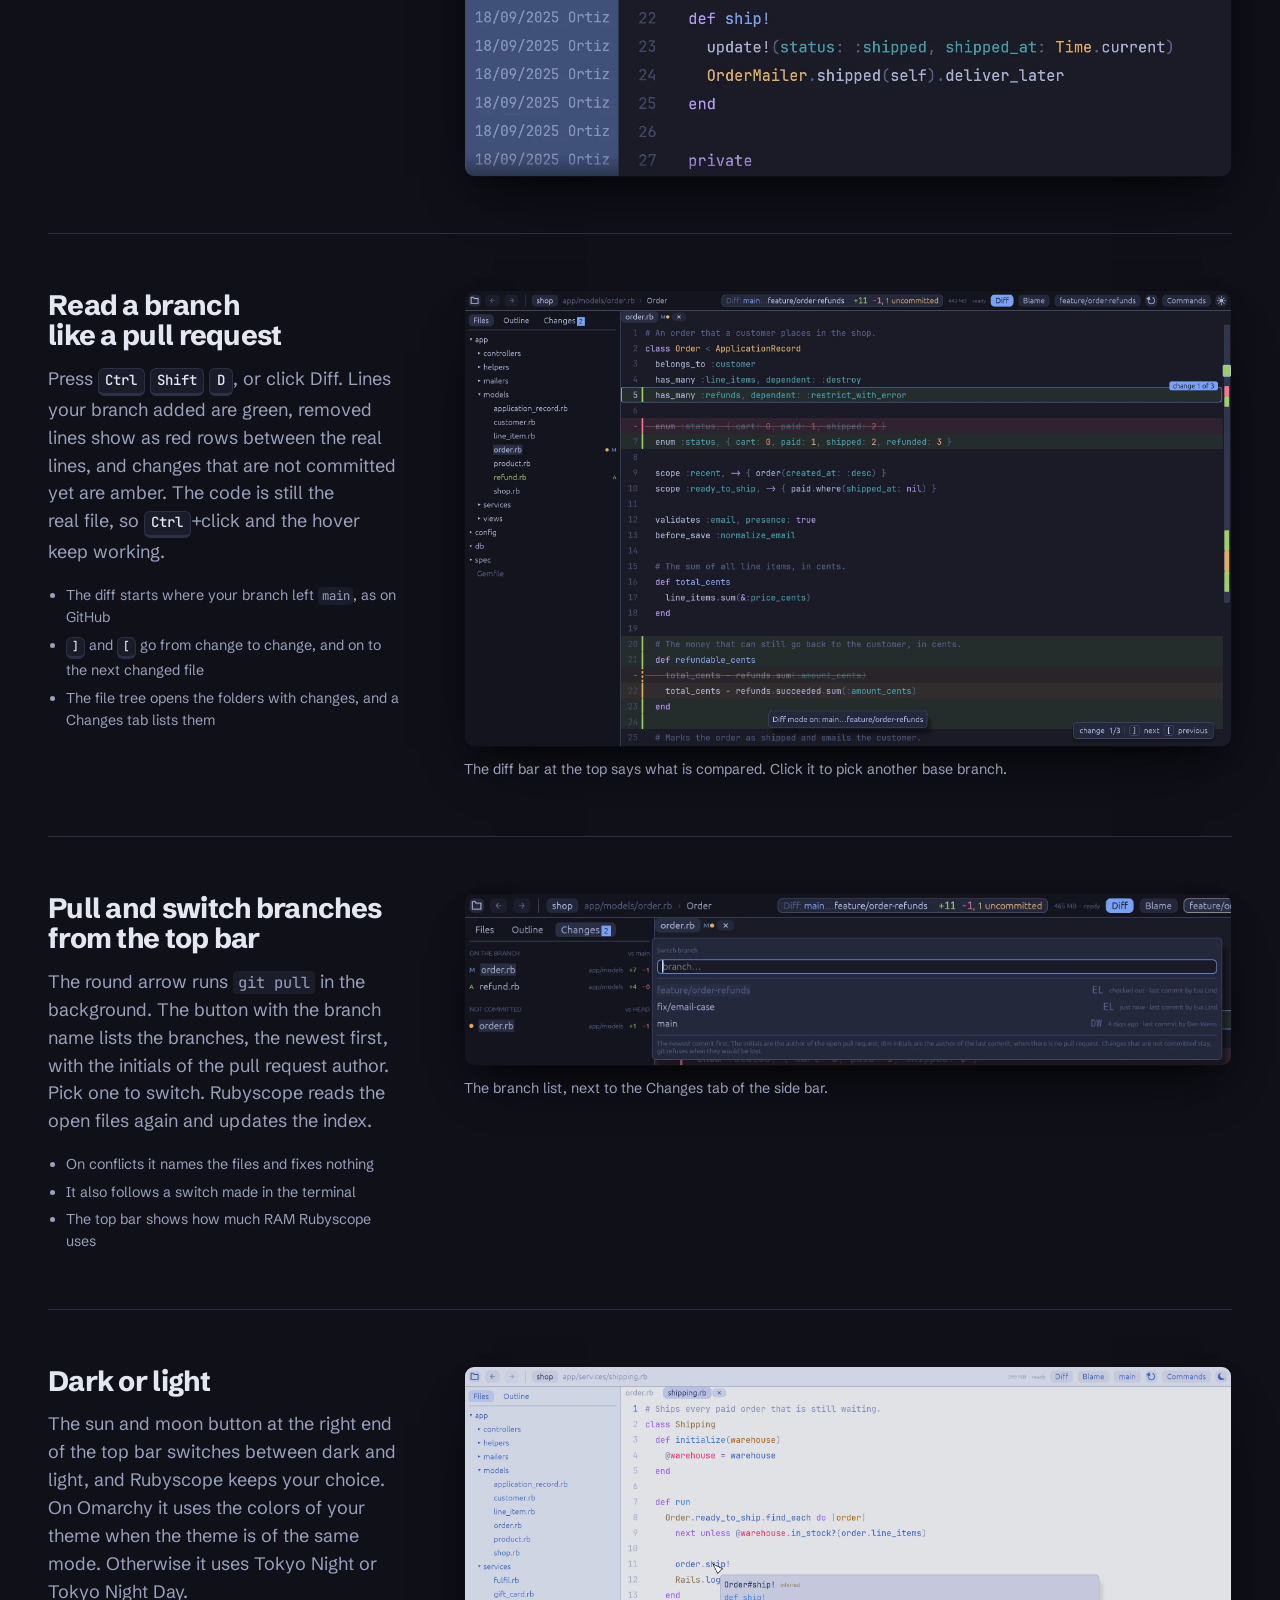
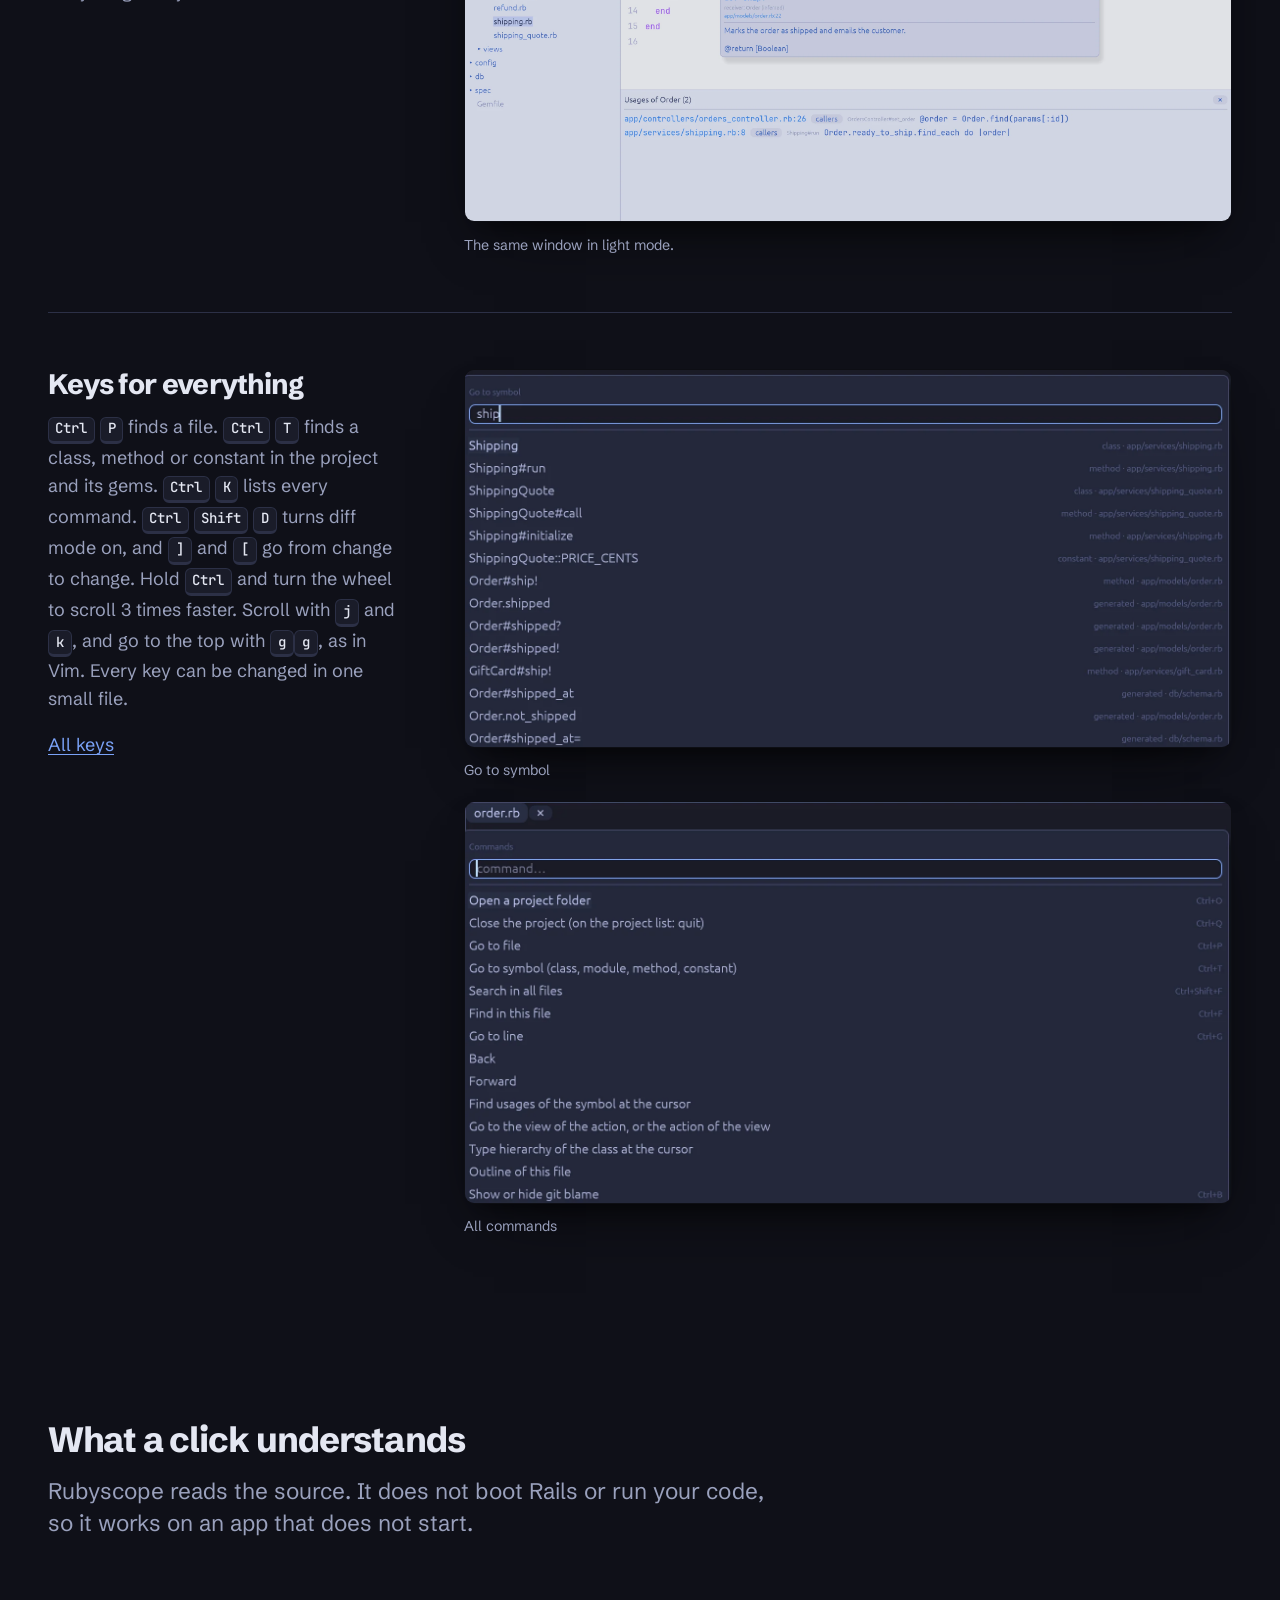
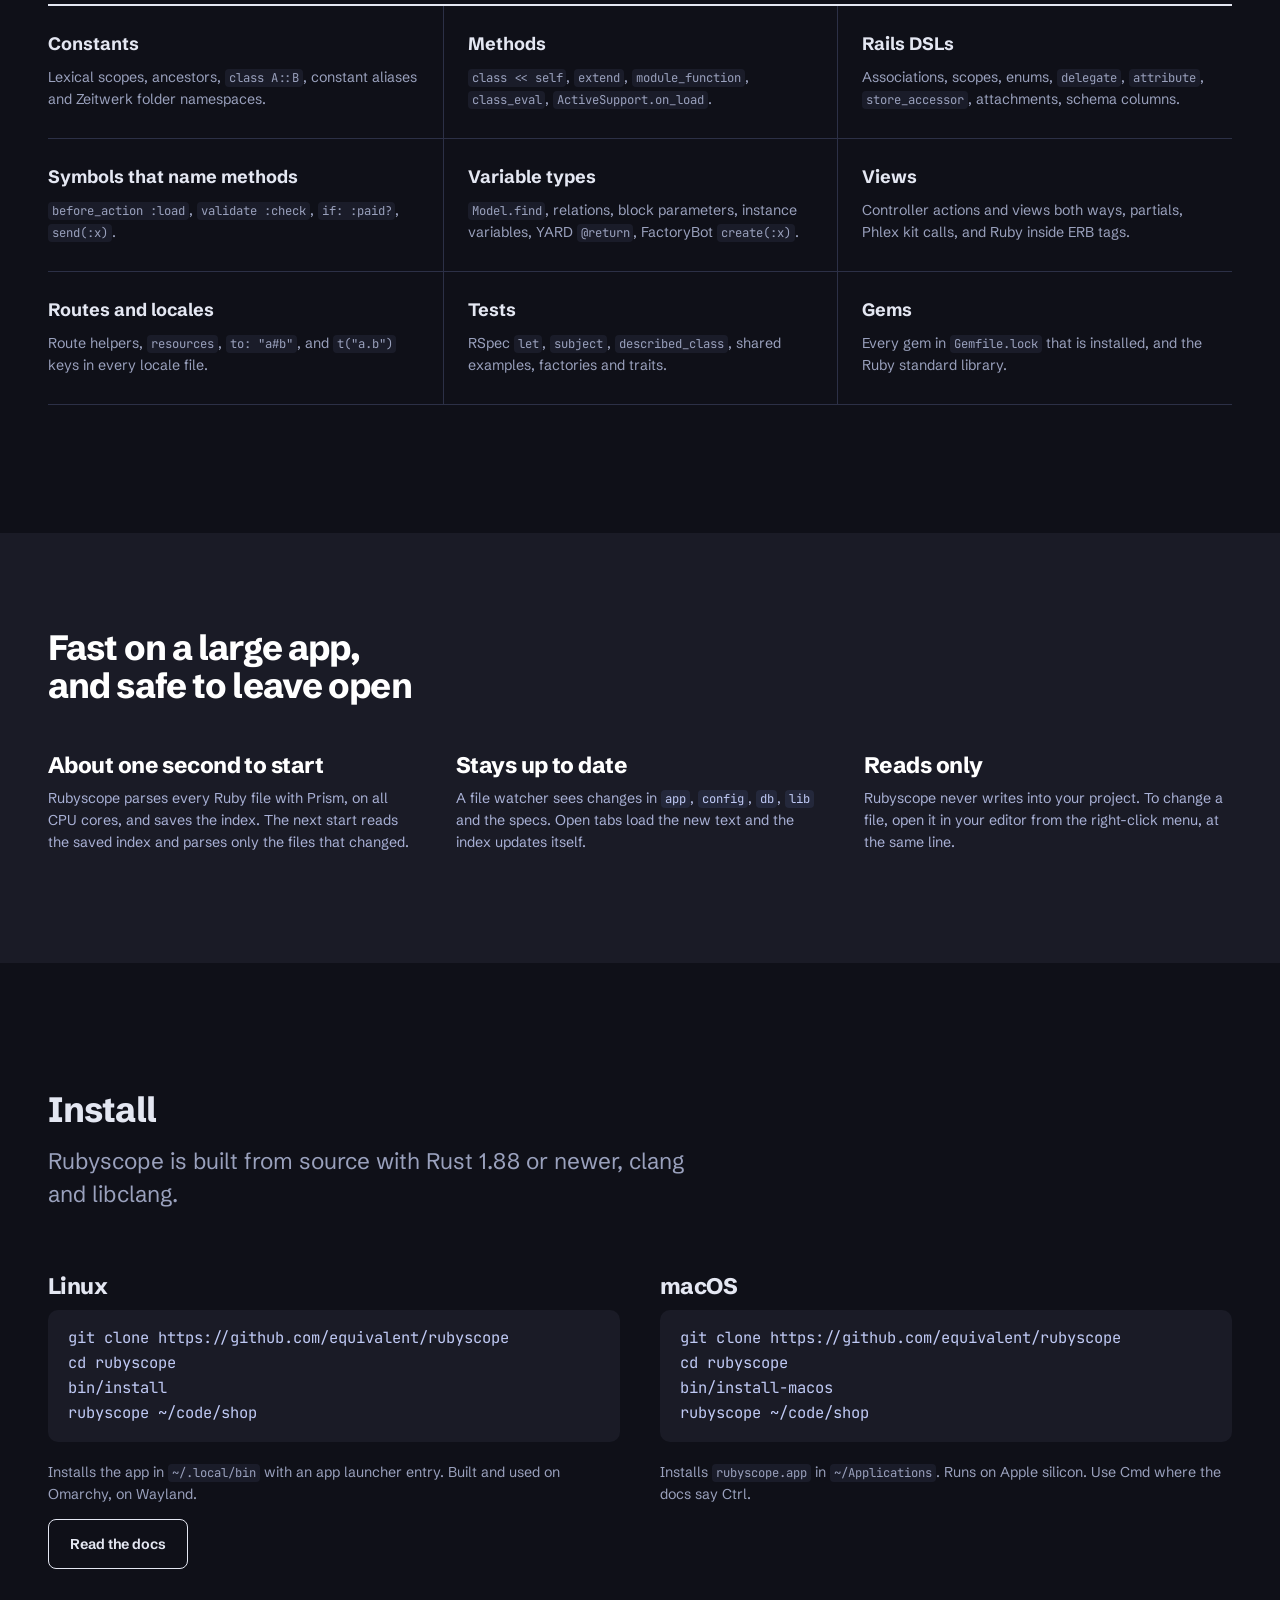
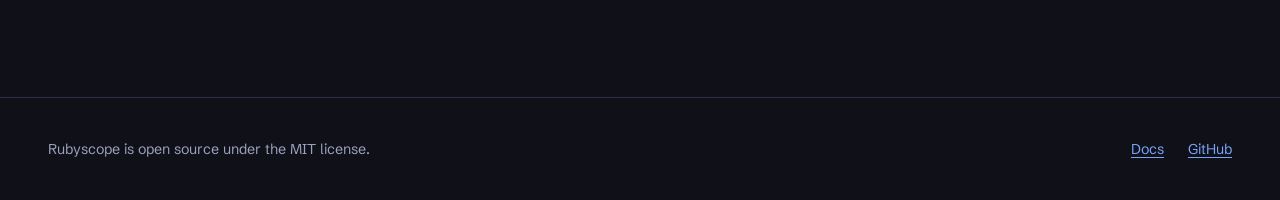
==== commit ffce1274: "Document Ctrl and the wheel for faster scrolling The README, the docs page and the front page now sa" ====
--- a/webpage/index.html
+++ b/webpage/index.html
@@ -226,7 +226,7 @@
         <article class="feature">
           <div class="feature-text">
             <h3>Keys for everything</h3>
-            <p><kbd>Ctrl</kbd> <kbd>P</kbd> finds a file. <kbd>Ctrl</kbd> <kbd>T</kbd> finds a class, method or constant in the project and its gems. <kbd>Ctrl</kbd> <kbd>K</kbd> lists every command. <kbd>Ctrl</kbd> <kbd>Shift</kbd> <kbd>D</kbd> turns diff mode on, and <kbd>]</kbd> and <kbd>[</kbd> go from change to change. Scroll with <kbd>j</kbd> and <kbd>k</kbd>, and go to the top with <kbd>g</kbd><kbd>g</kbd>, as in Vim. Every key can be changed in one small file.</p>
+            <p><kbd>Ctrl</kbd> <kbd>P</kbd> finds a file. <kbd>Ctrl</kbd> <kbd>T</kbd> finds a class, method or constant in the project and its gems. <kbd>Ctrl</kbd> <kbd>K</kbd> lists every command. <kbd>Ctrl</kbd> <kbd>Shift</kbd> <kbd>D</kbd> turns diff mode on, and <kbd>]</kbd> and <kbd>[</kbd> go from change to change. Hold <kbd>Ctrl</kbd> and turn the wheel to scroll 3 times faster. Scroll with <kbd>j</kbd> and <kbd>k</kbd>, and go to the top with <kbd>g</kbd><kbd>g</kbd>, as in Vim. Every key can be changed in one small file.</p>
             <p><a href="docs/#keys">All keys</a></p>
           </div>
           <div class="shots">
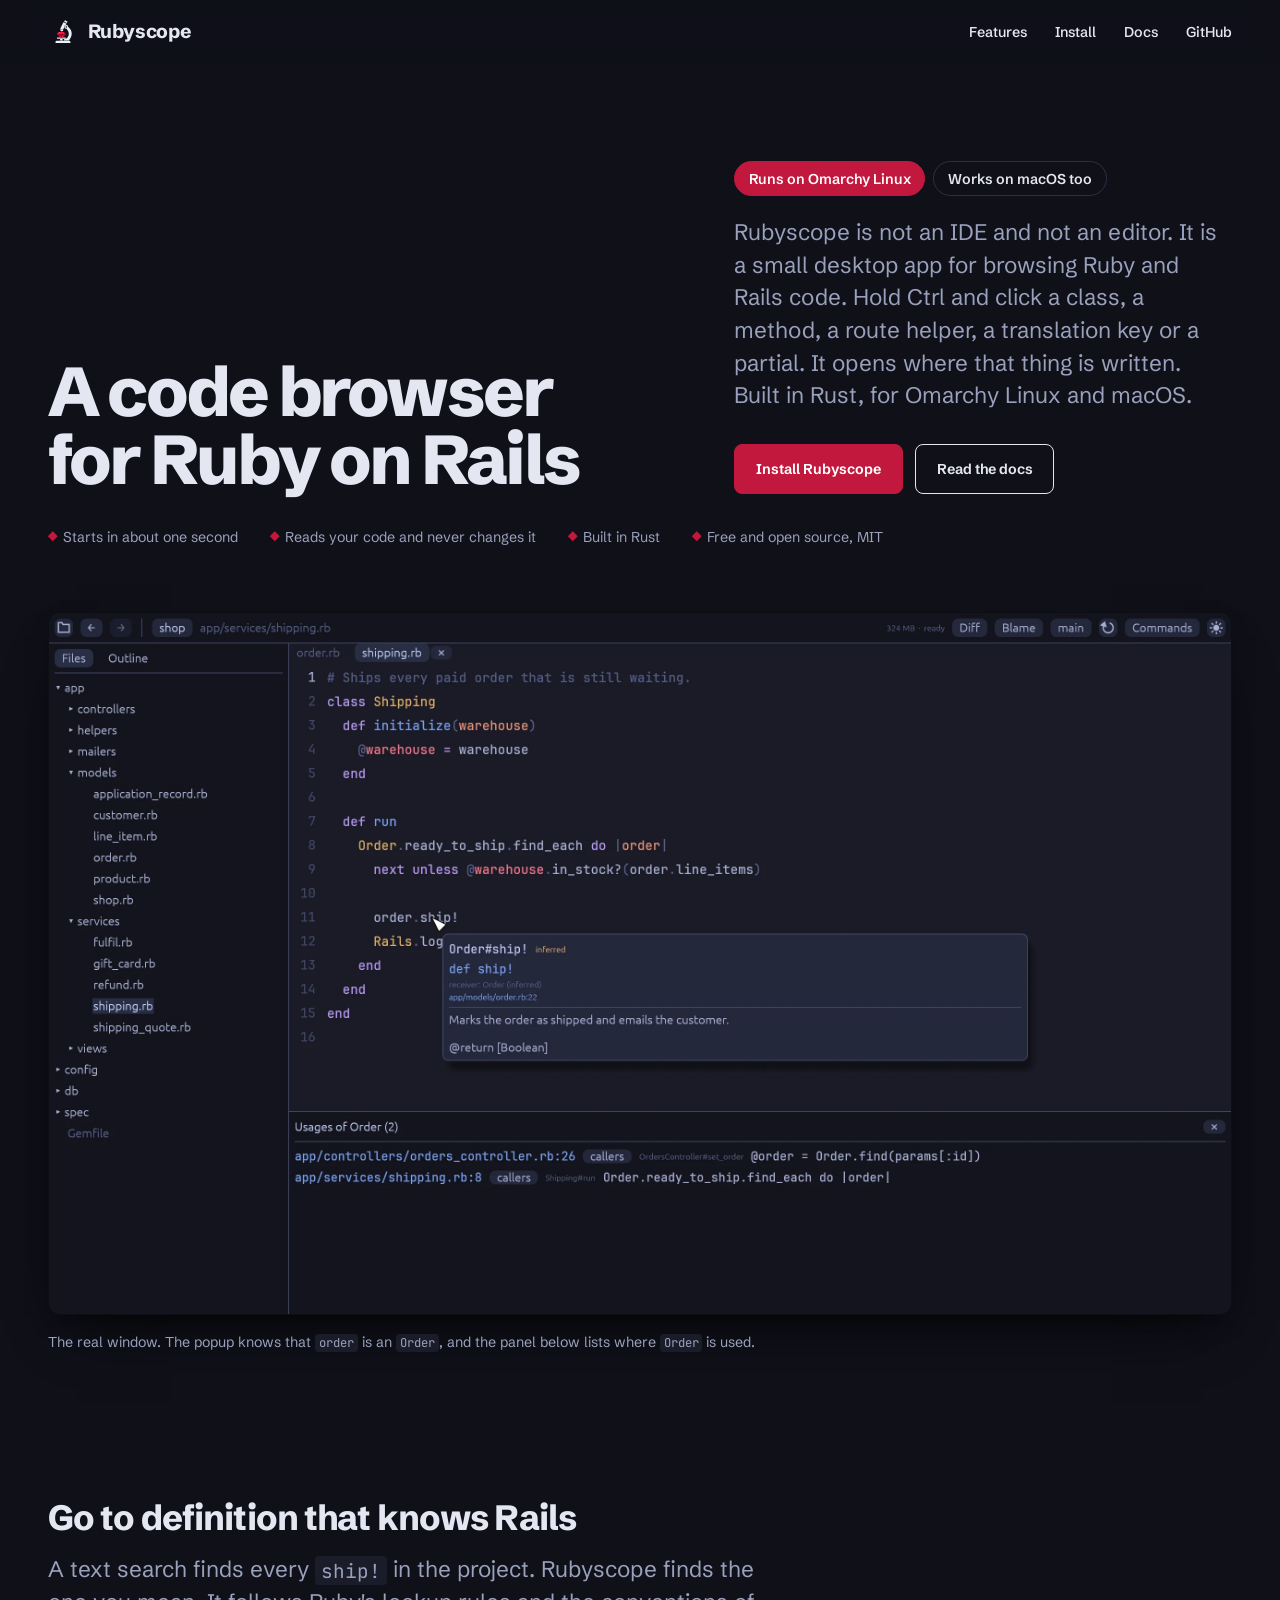
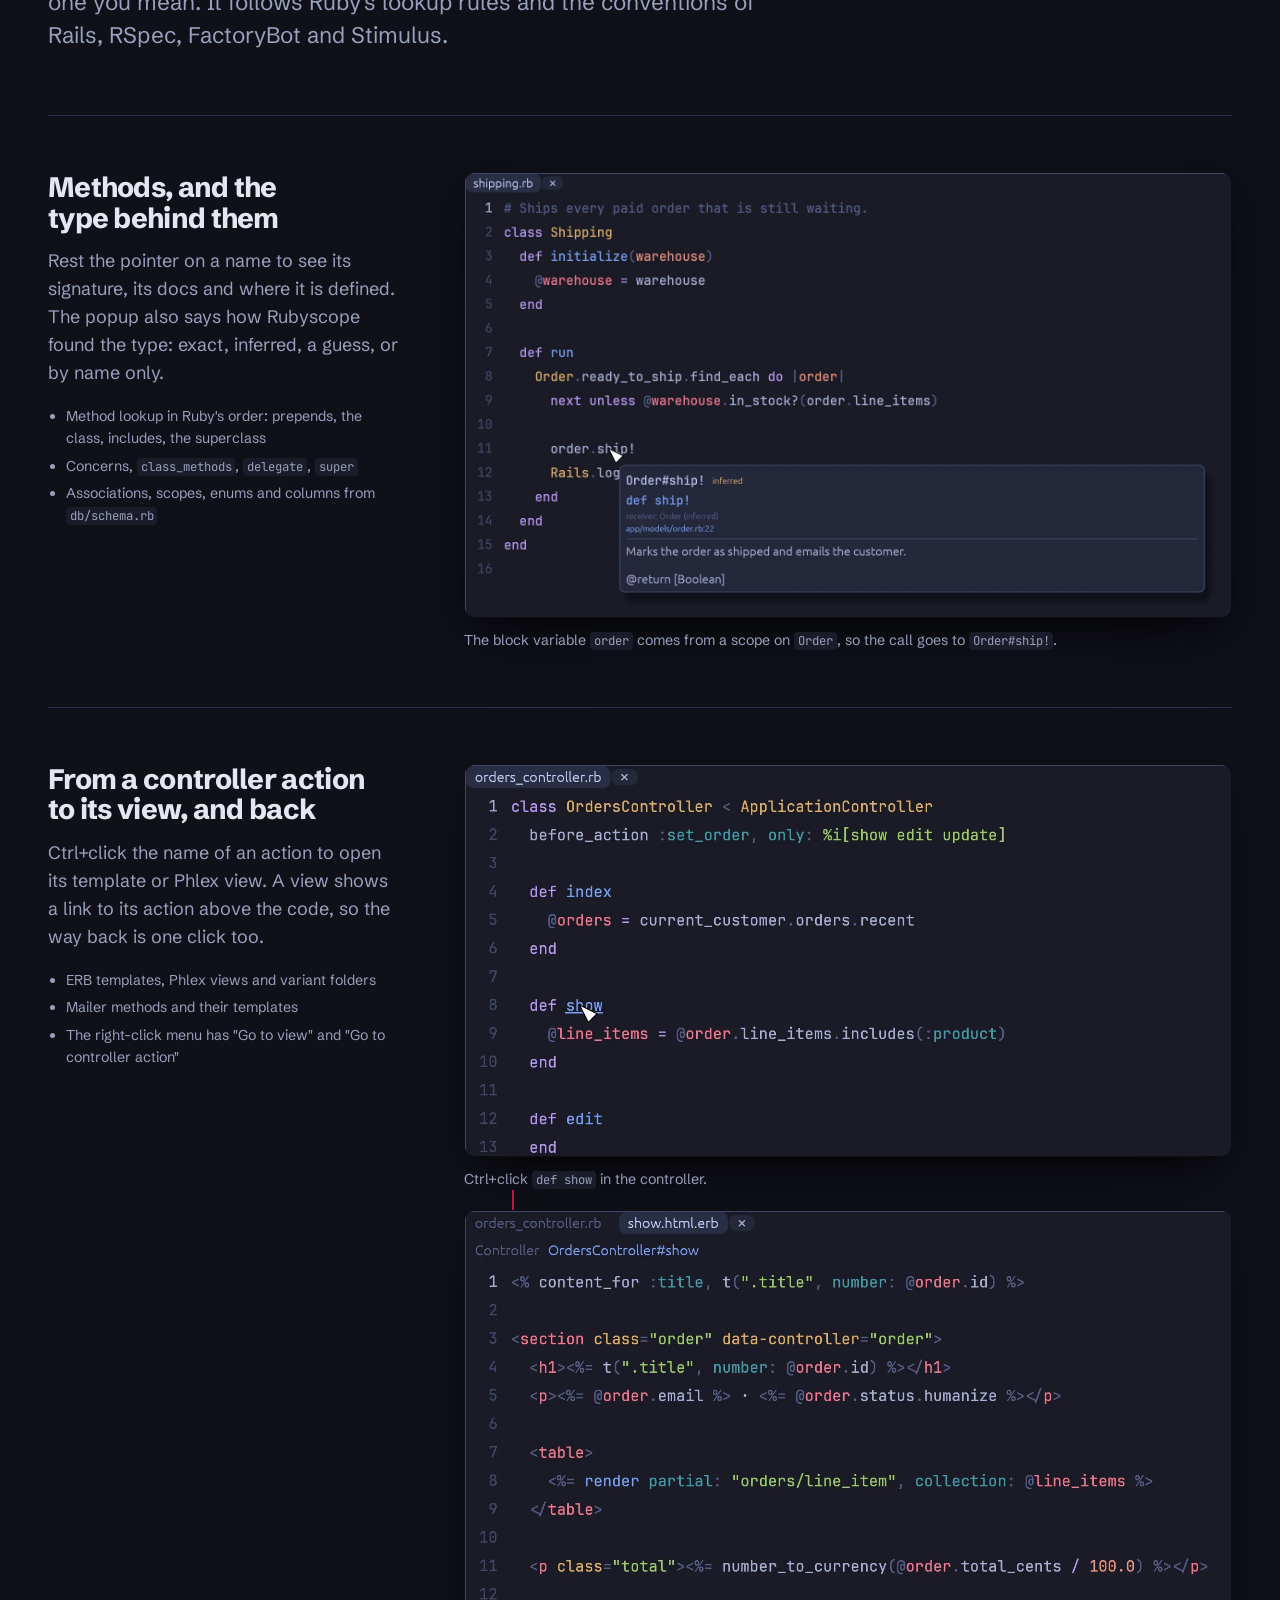
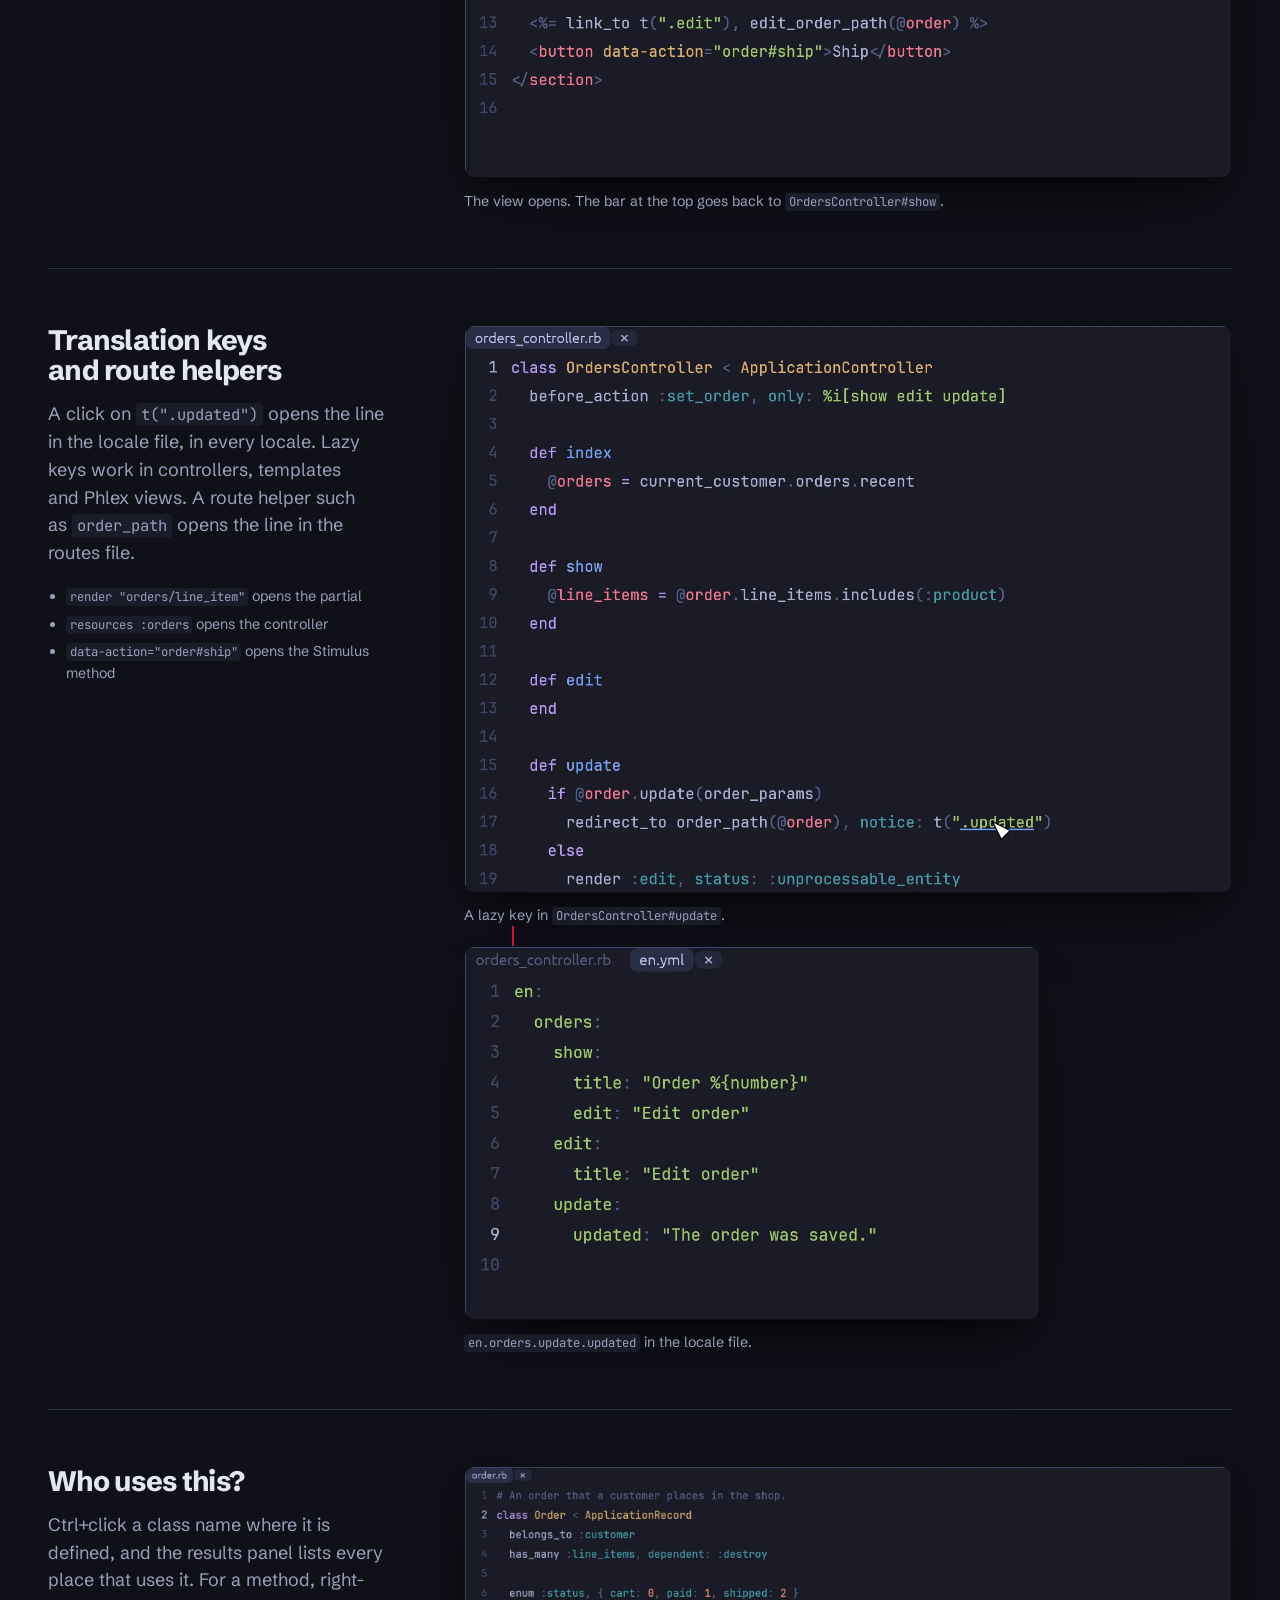
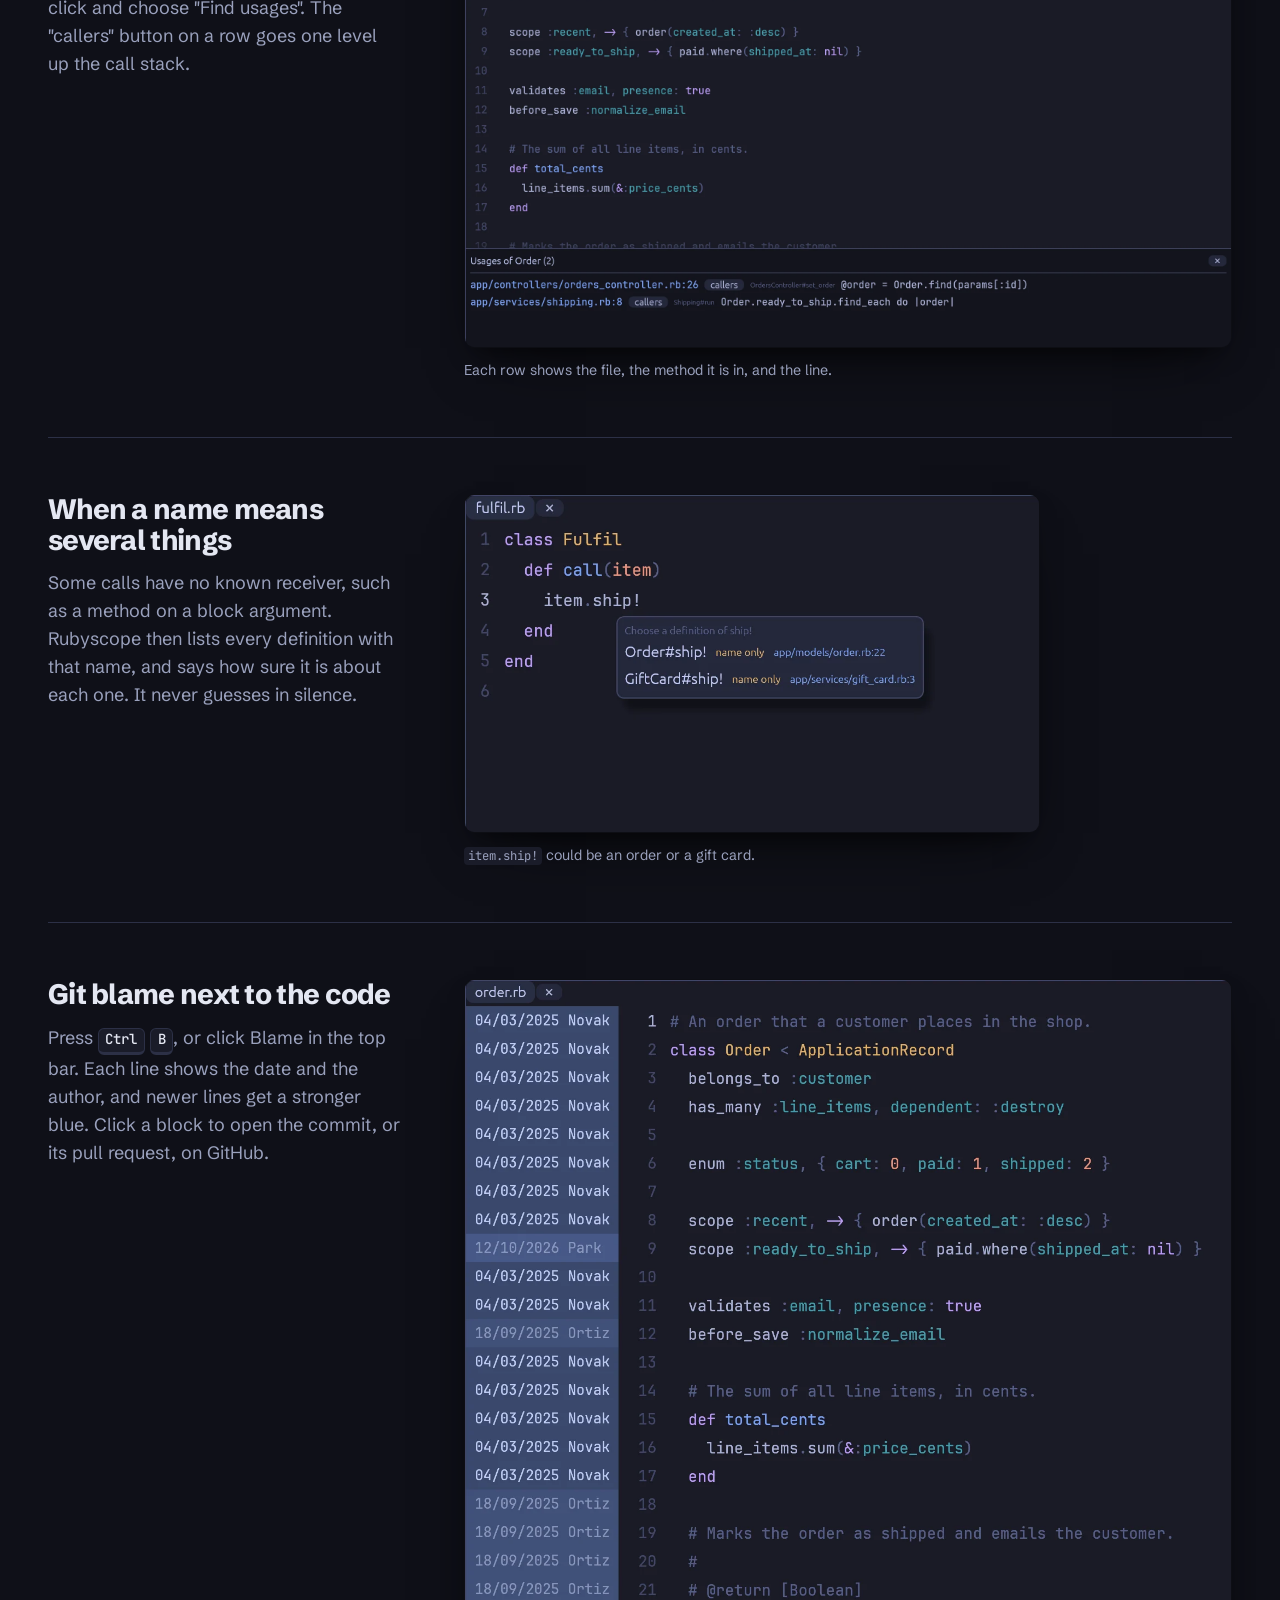
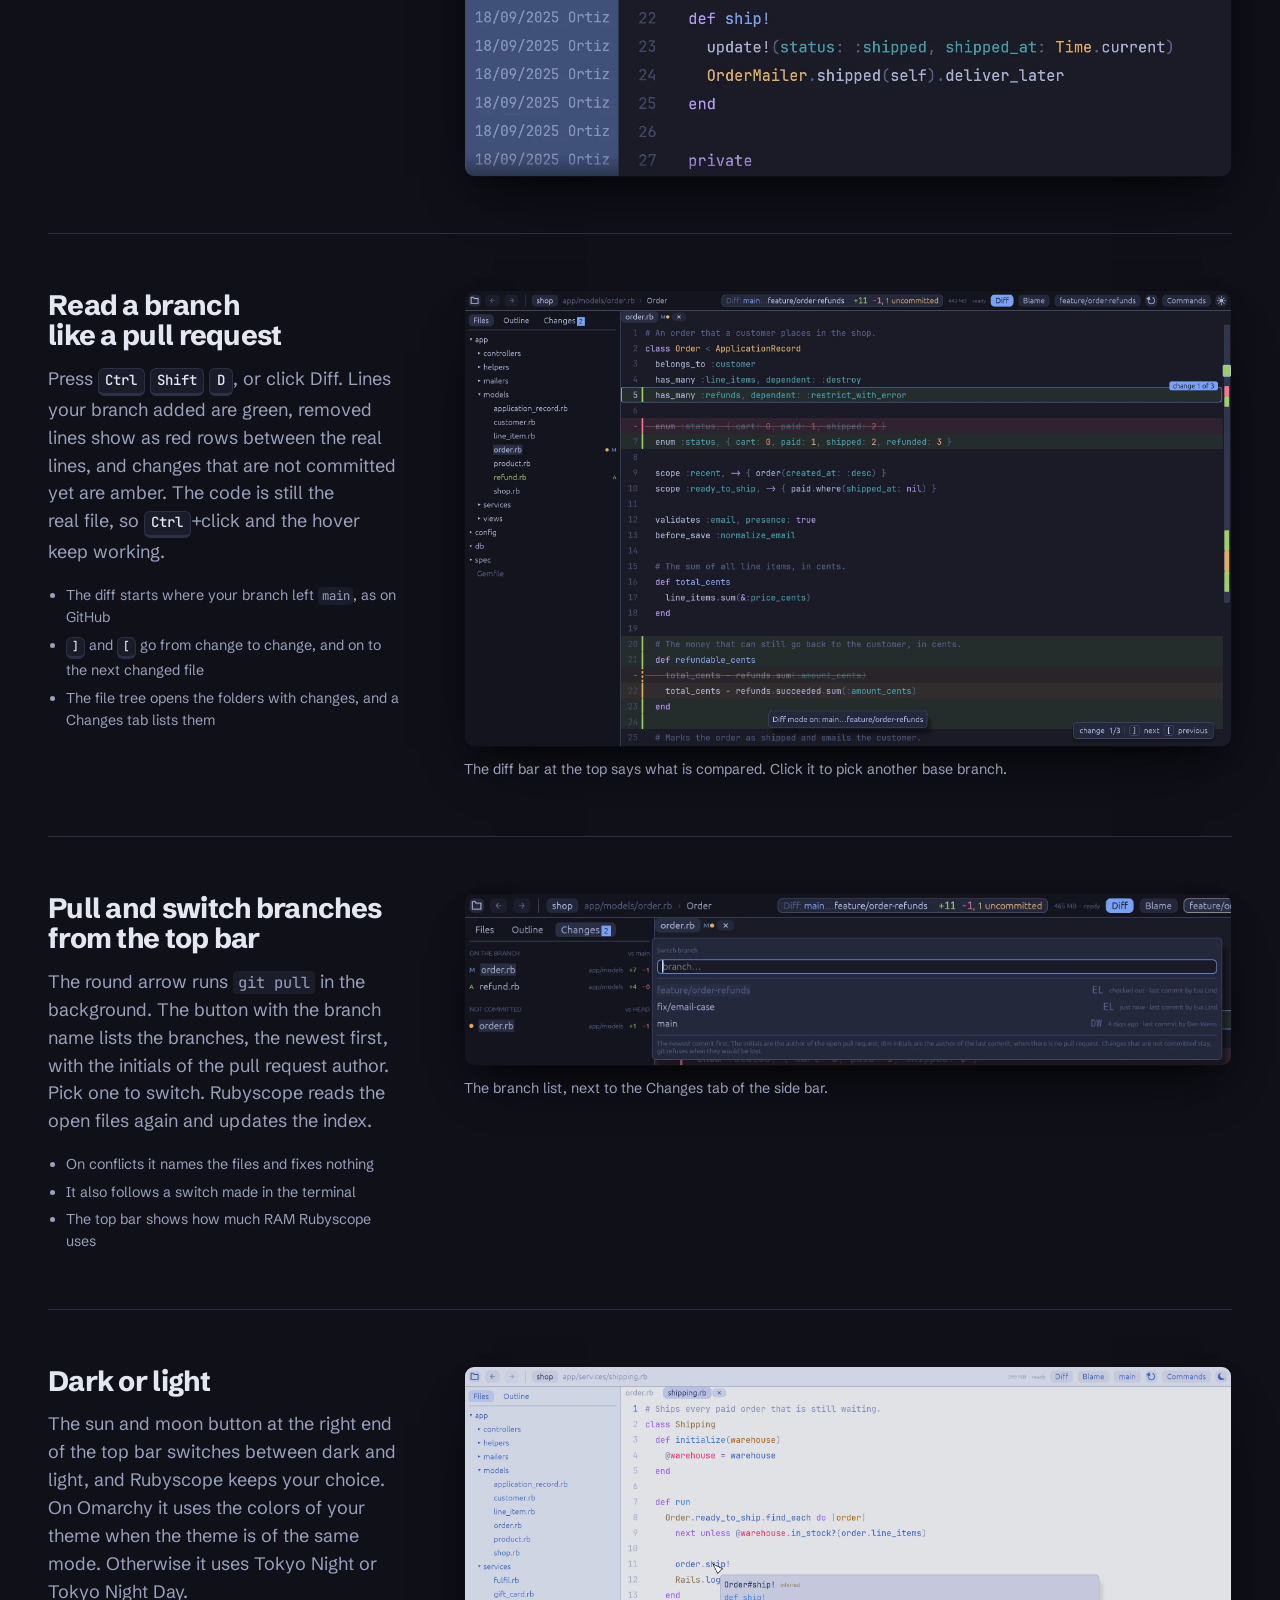
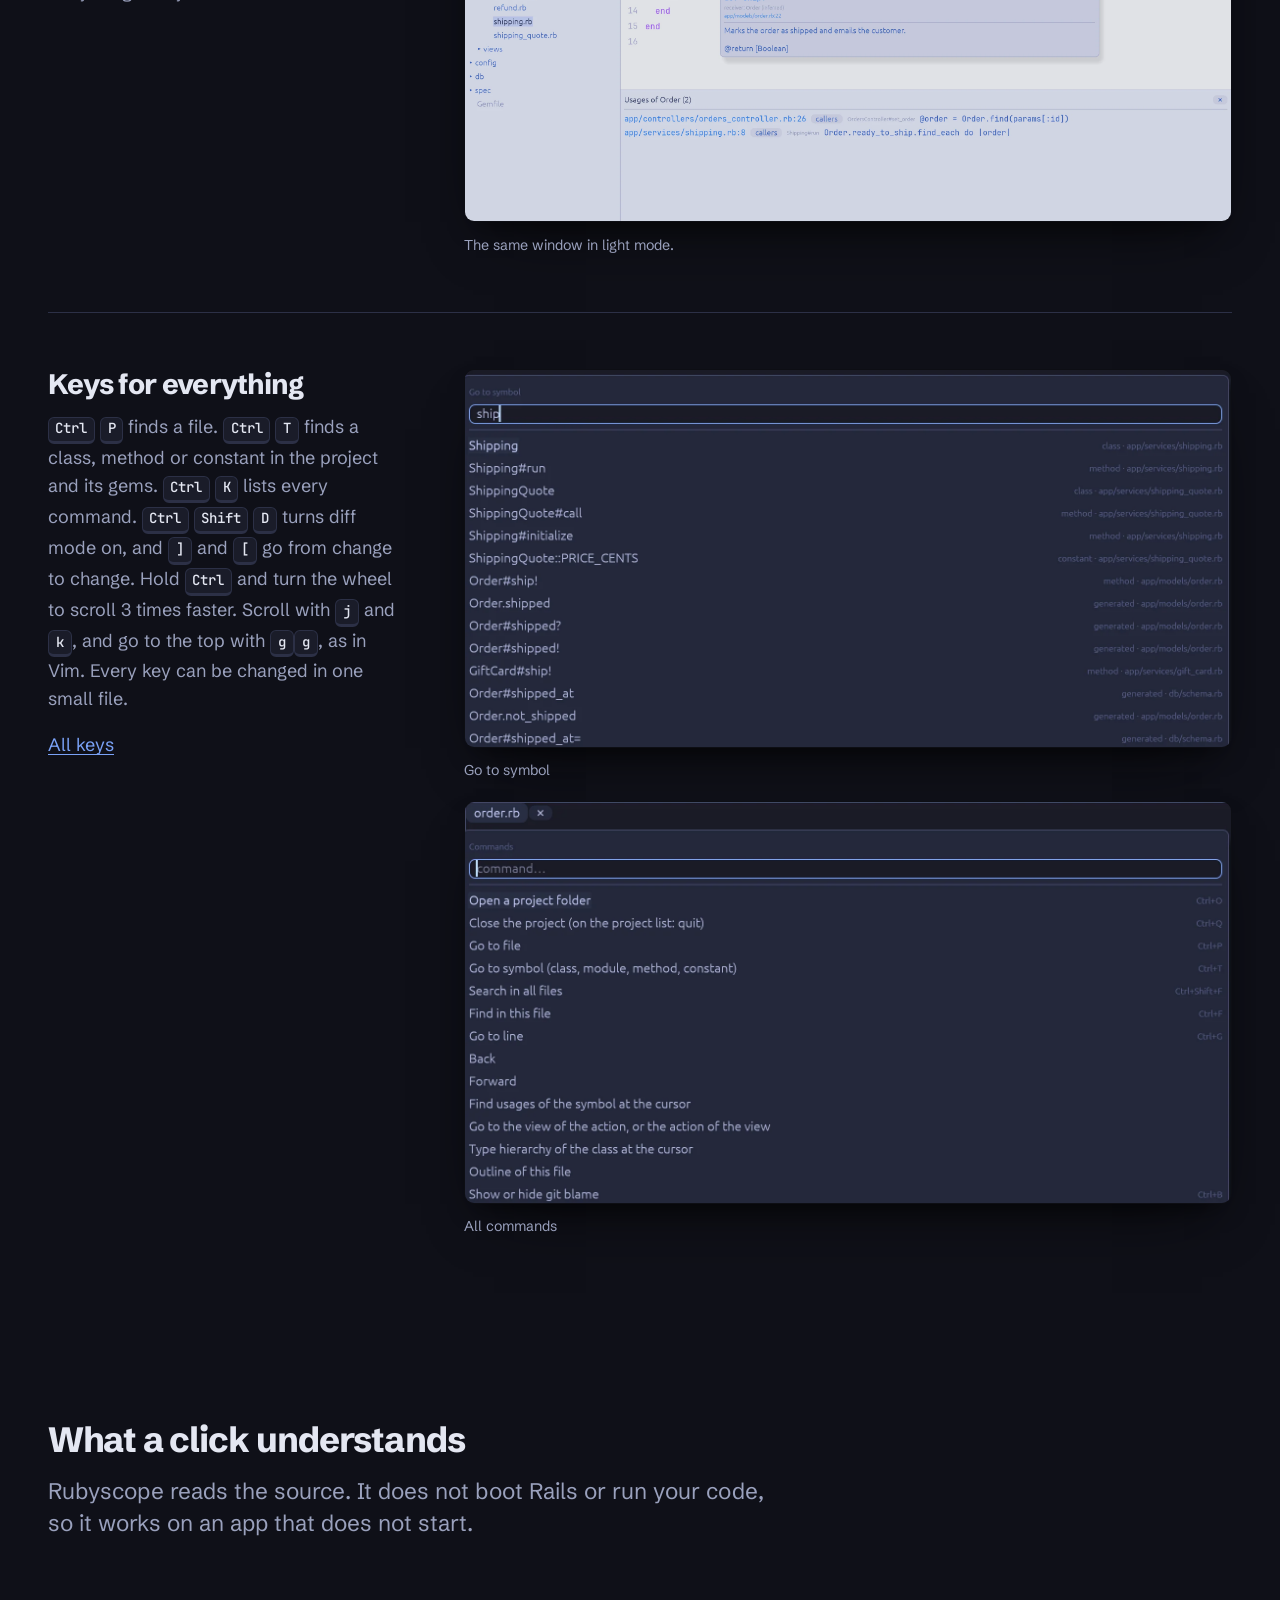
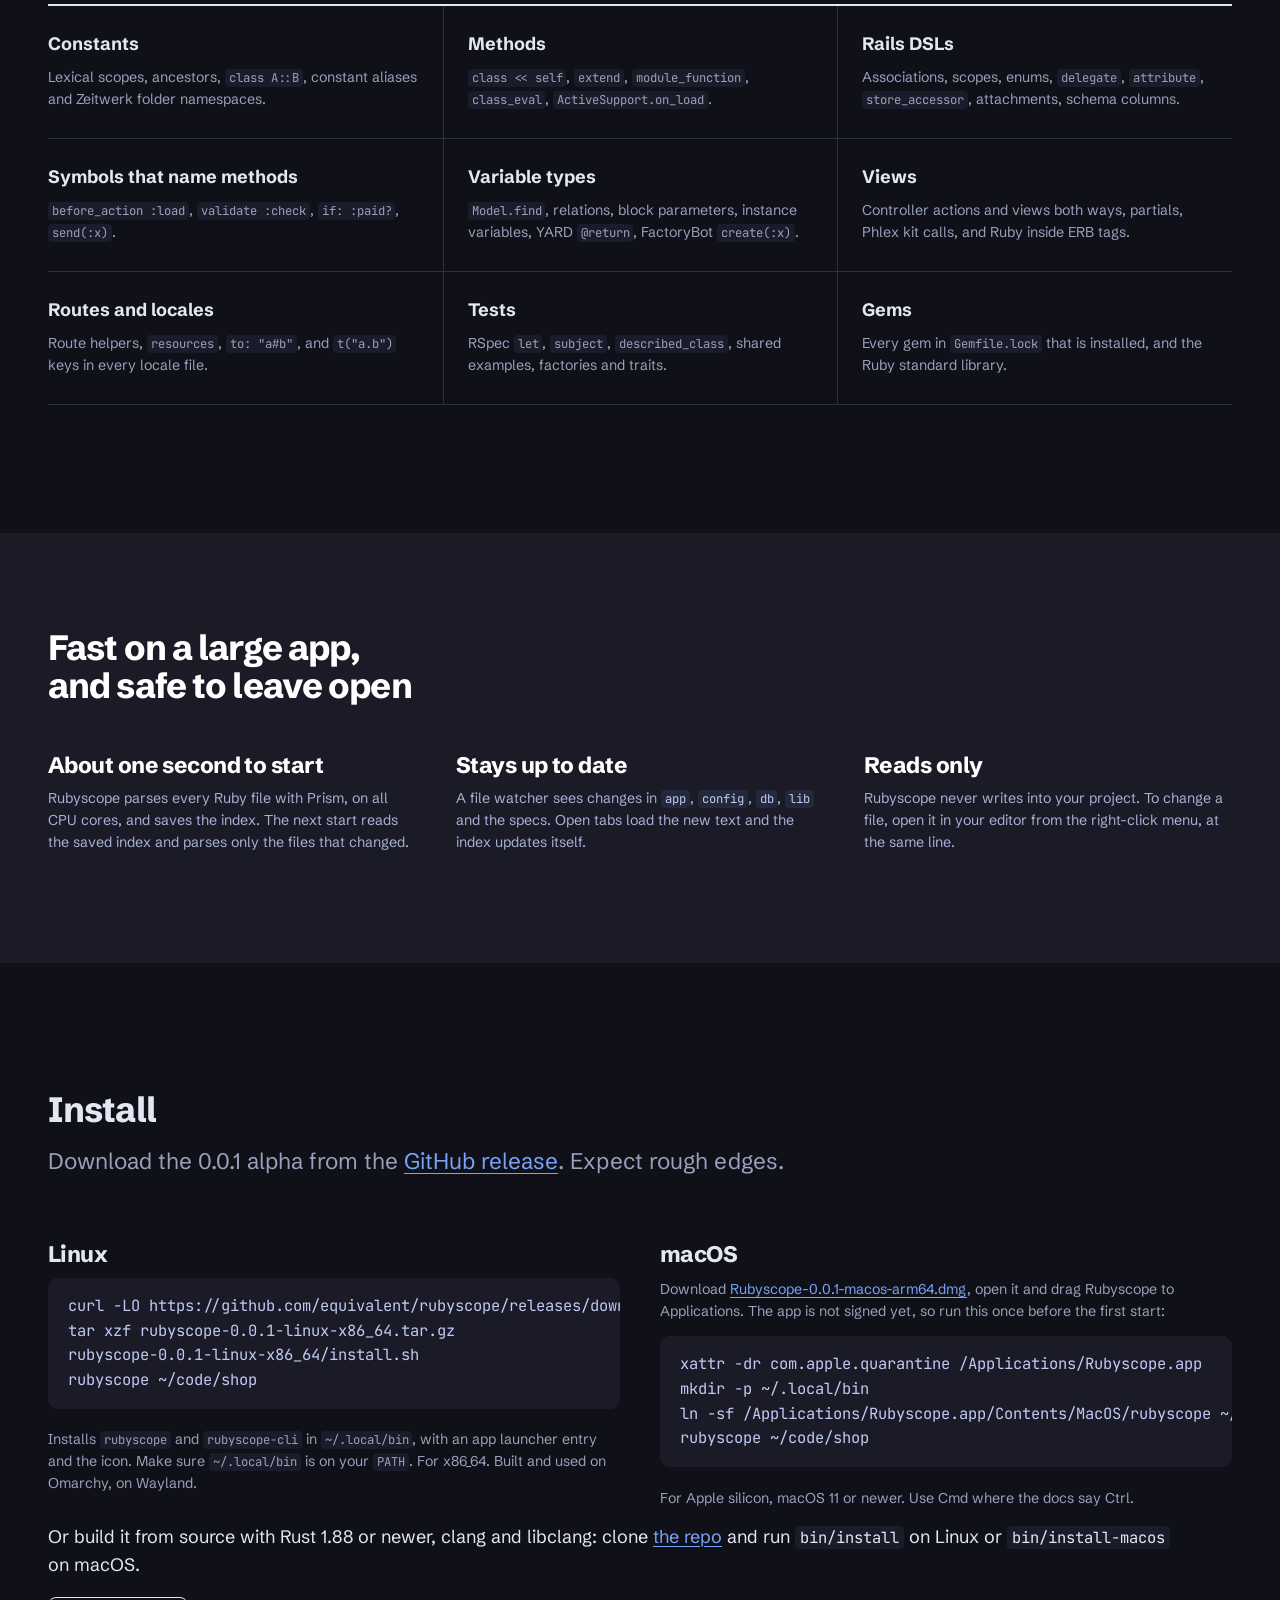
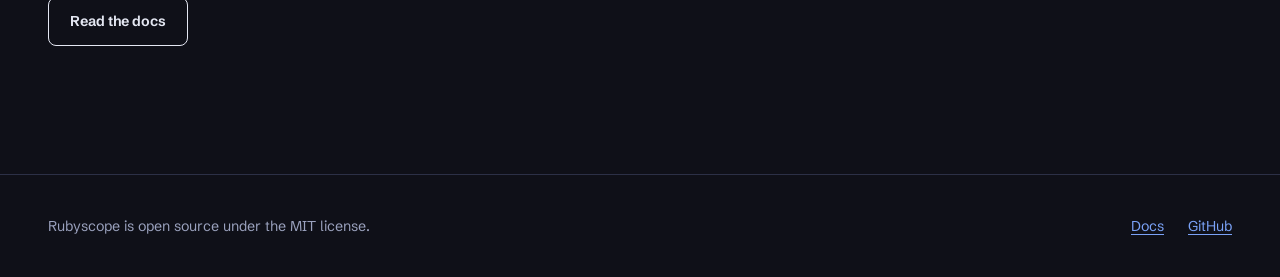
==== commit 960a0824: "Install from the 0.0.1 release on the web page, and ship only the served files in its image" ====
--- a/webpage/index.html
+++ b/webpage/index.html
@@ -289,26 +289,28 @@
       <div class="wrap">
         <div class="section-head">
           <h2>Install</h2>
-          <p>Rubyscope is built from source with Rust 1.88 or newer, clang and libclang.</p>
+          <p>Download the 0.0.1 alpha from the <a href="https://github.com/equivalent/rubyscope/releases/tag/v0.0.1">GitHub release</a>. Expect rough edges.</p>
         </div>
         <div class="install">
           <div>
             <h3>Linux</h3>
-<pre><code>git clone https://github.com/equivalent/rubyscope
-cd rubyscope
-bin/install
+<pre><code>curl -LO https://github.com/equivalent/rubyscope/releases/download/v0.0.1/rubyscope-0.0.1-linux-x86_64.tar.gz
+tar xzf rubyscope-0.0.1-linux-x86_64.tar.gz
+rubyscope-0.0.1-linux-x86_64/install.sh
 rubyscope ~/code/shop</code></pre>
-            <p>Installs the app in <code>~/.local/bin</code> with an app launcher entry. Built and used on Omarchy, on Wayland.</p>
+            <p>Installs <code>rubyscope</code> and <code>rubyscope-cli</code> in <code>~/.local/bin</code>, with an app launcher entry and the icon. Make sure <code>~/.local/bin</code> is on your <code>PATH</code>. For x86_64. Built and used on Omarchy, on Wayland.</p>
           </div>
           <div>
             <h3>macOS</h3>
-<pre><code>git clone https://github.com/equivalent/rubyscope
-cd rubyscope
-bin/install-macos
+            <p>Download <a href="https://github.com/equivalent/rubyscope/releases/download/v0.0.1/Rubyscope-0.0.1-macos-arm64.dmg">Rubyscope-0.0.1-macos-arm64.dmg</a>, open it and drag Rubyscope to Applications. The app is not signed yet, so run this once before the first start:</p>
+<pre><code>xattr -dr com.apple.quarantine /Applications/Rubyscope.app
+mkdir -p ~/.local/bin
+ln -sf /Applications/Rubyscope.app/Contents/MacOS/rubyscope ~/.local/bin/rubyscope
 rubyscope ~/code/shop</code></pre>
-            <p>Installs <code>rubyscope.app</code> in <code>~/Applications</code>. Runs on Apple silicon. Use Cmd where the docs say Ctrl.</p>
-          </div>
-        </div>
+            <p>For Apple silicon, macOS 11 or newer. Use Cmd where the docs say Ctrl.</p>
+          </div>
+        </div>
+        <p>Or build it from source with Rust 1.88 or newer, clang and libclang: clone <a href="https://github.com/equivalent/rubyscope">the repo</a> and run <code>bin/install</code> on Linux or <code>bin/install-macos</code> on macOS.</p>
         <p><a class="button" href="docs/">Read the docs</a></p>
       </div>
     </section>
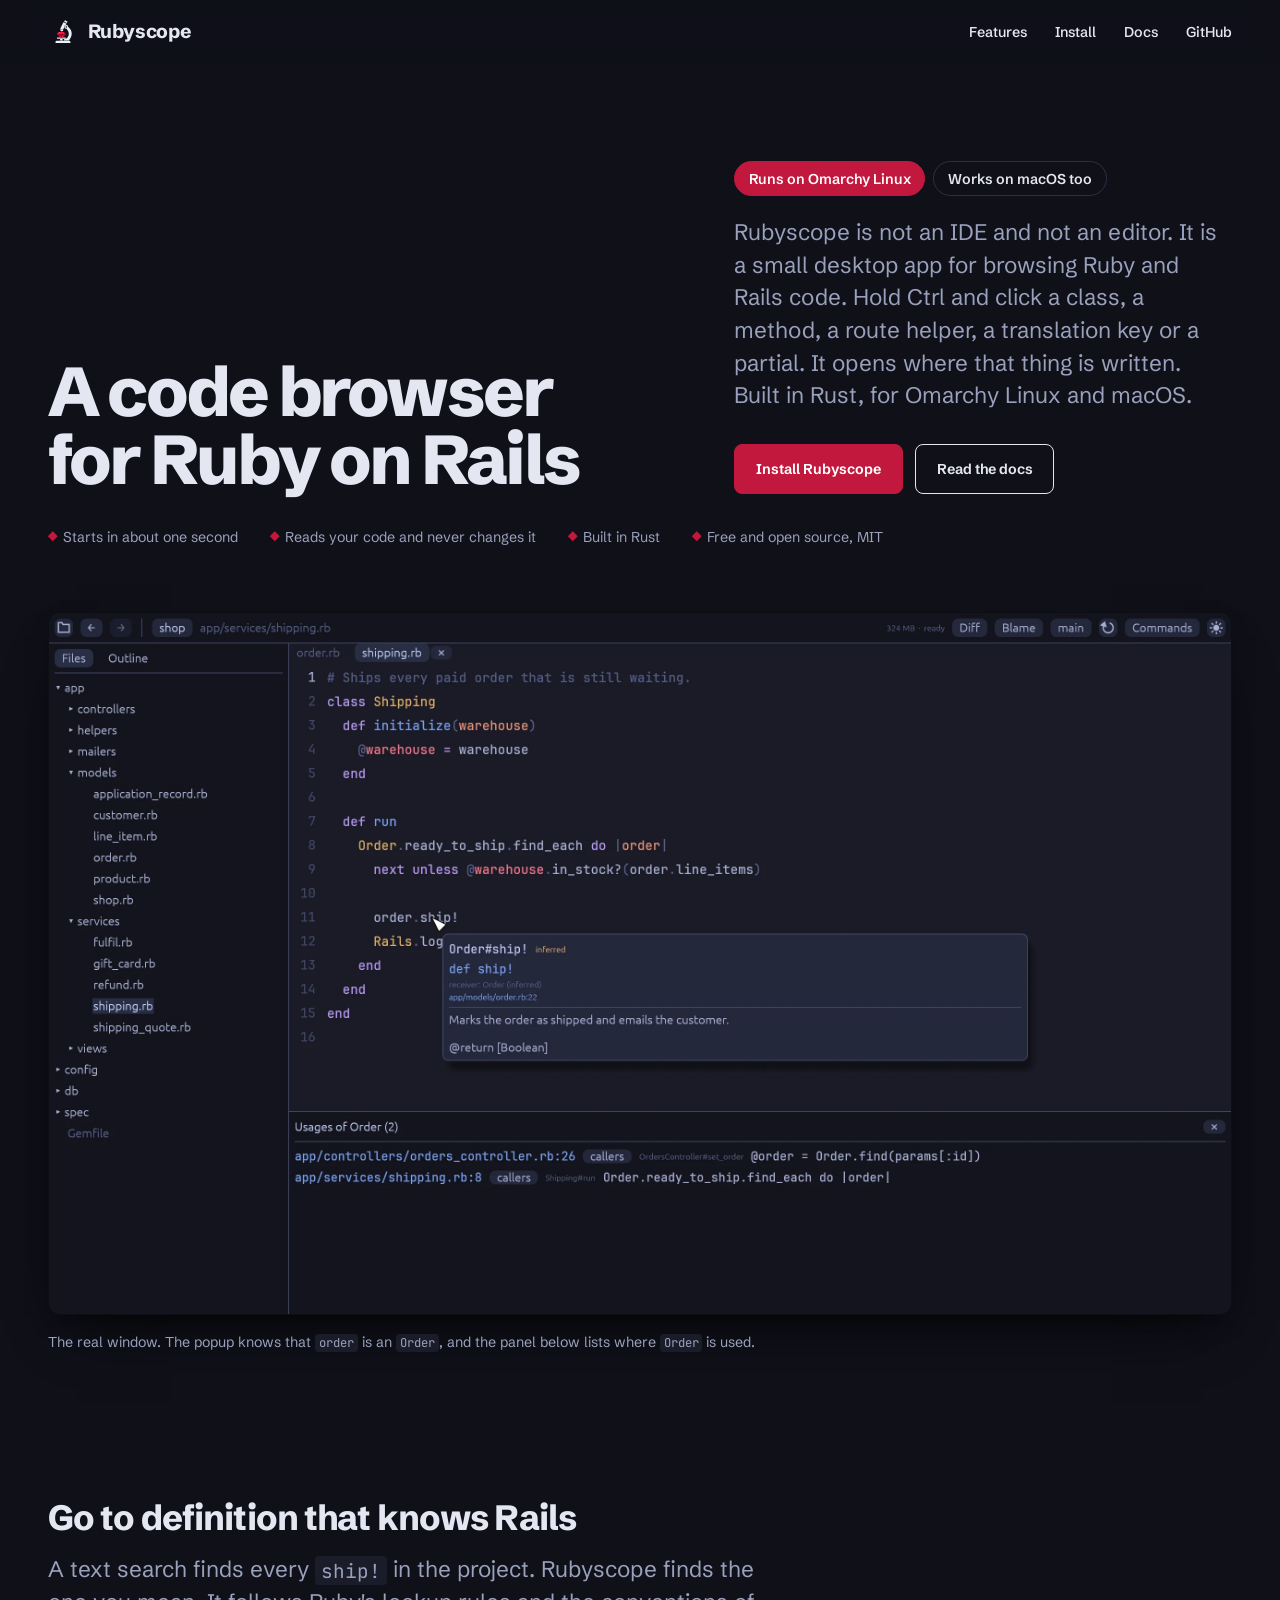
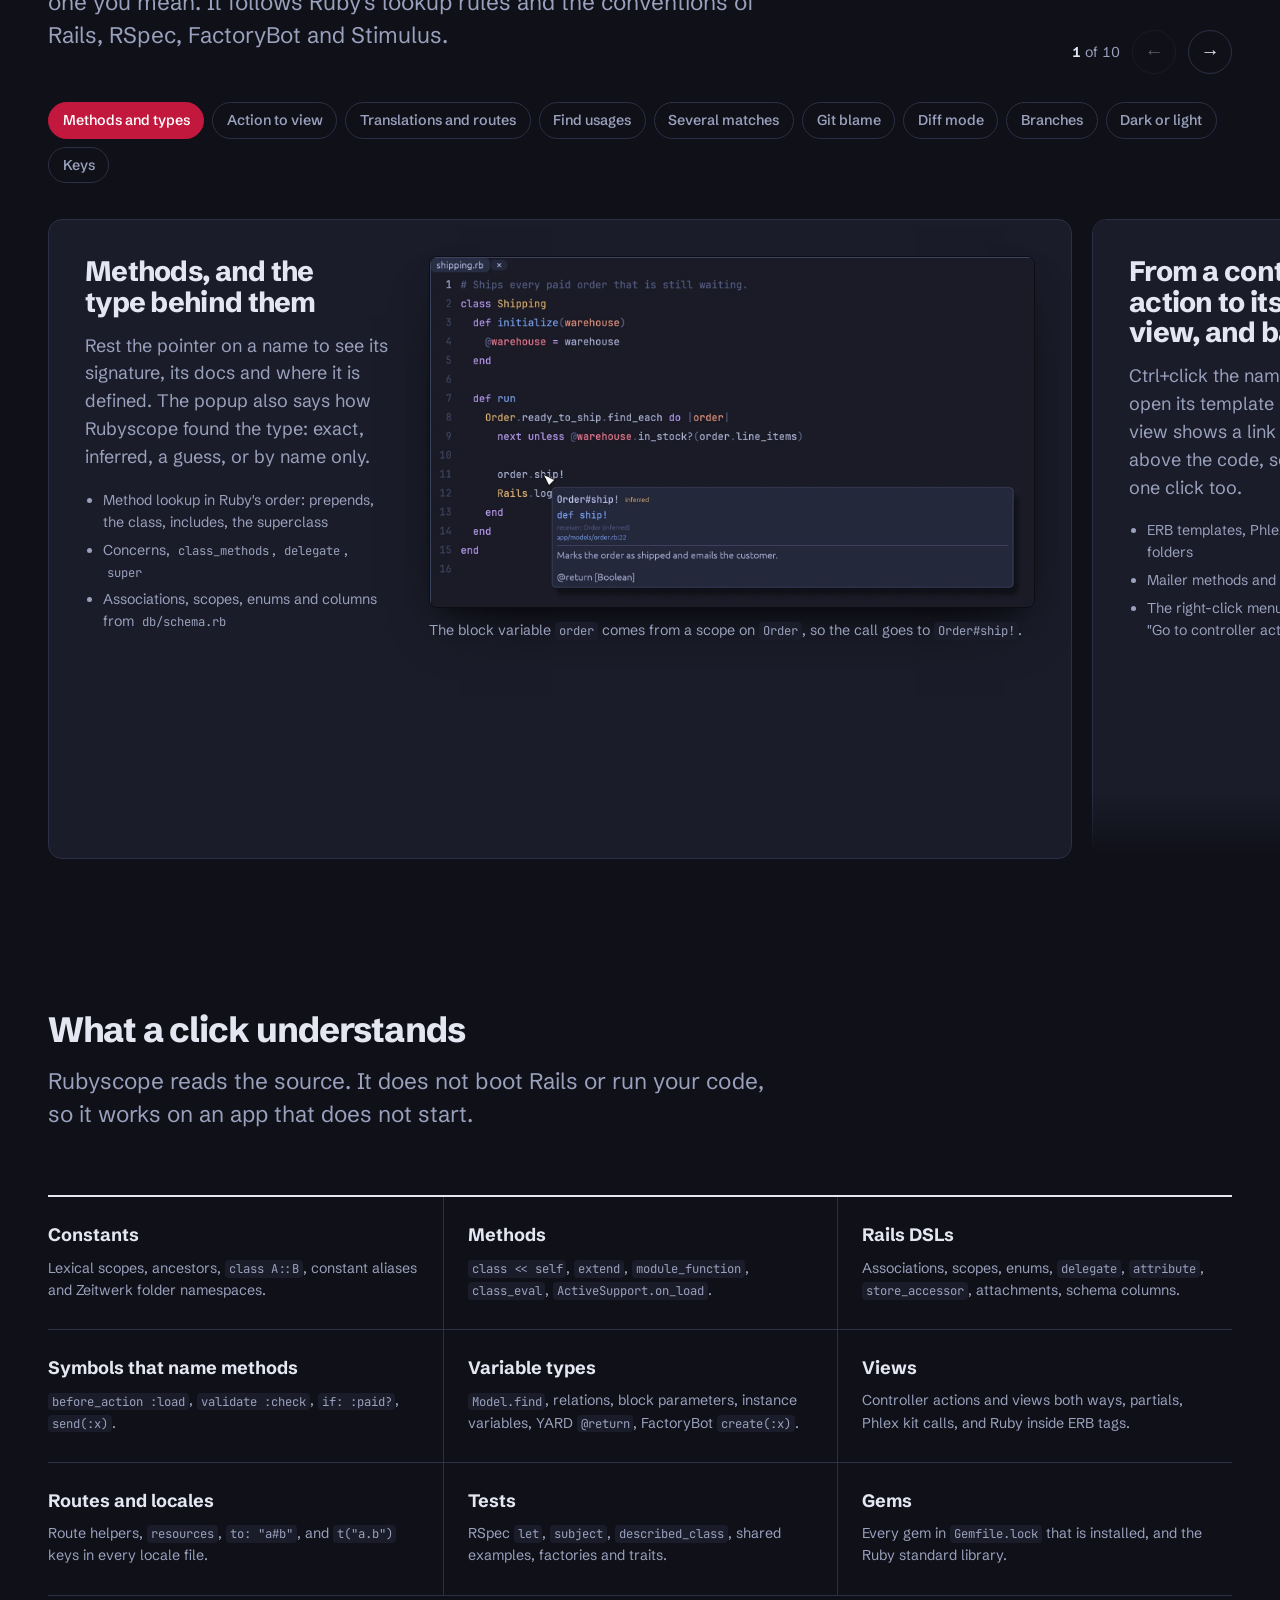
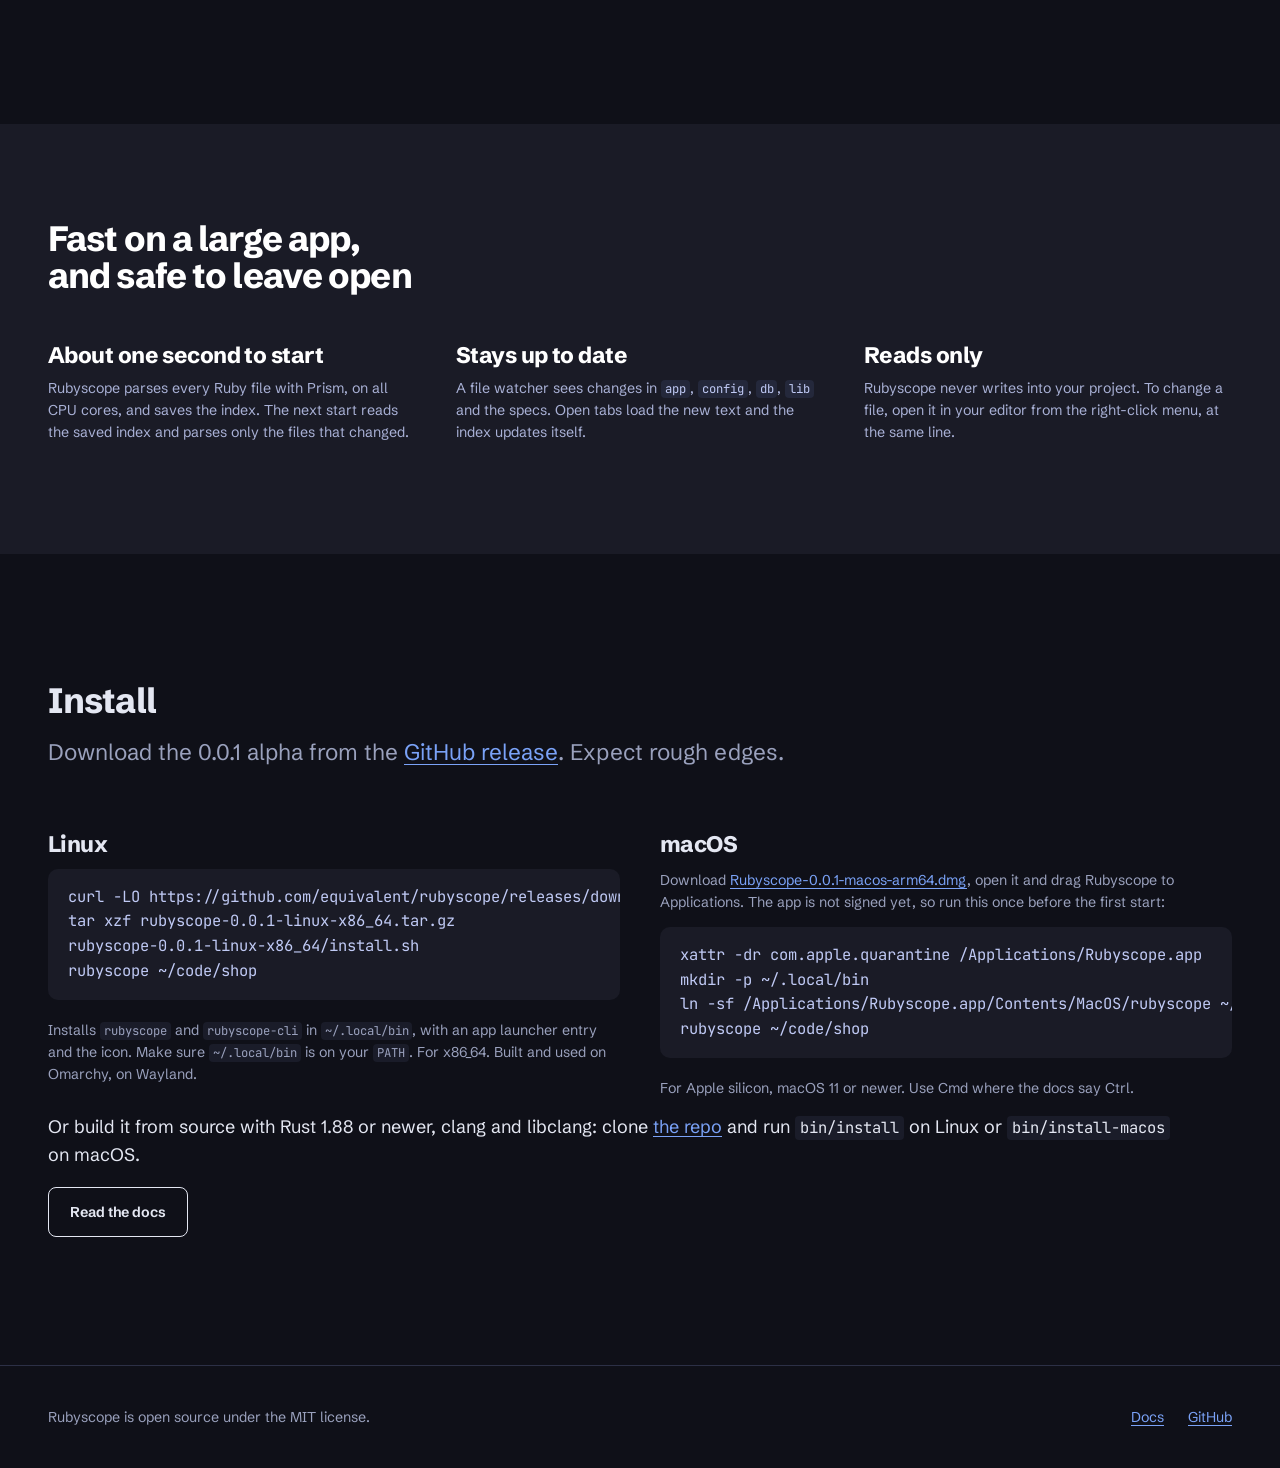
==== commit e99270b8: "Show the features on the web page in one row that scrolls sideways Each feature is a card of the sam" ====
--- a/webpage/index.html
+++ b/webpage/index.html
@@ -58,12 +58,32 @@
 
     <section class="section" id="features">
       <div class="wrap">
-        <div class="section-head">
+        <div class="reel-head">
+          <div class="section-head">
           <h2>Go to definition that knows Rails</h2>
           <p>A text search finds every <code>ship!</code> in the project. Rubyscope finds the one you mean. It follows Ruby's lookup rules and the conventions of Rails, RSpec, FactoryBot and Stimulus.</p>
         </div>
-
-        <article class="feature">
+          <div class="reel-controls">
+            <span class="reel-count"><b class="reel-now">1</b> of 10</span>
+            <button type="button" class="reel-prev" aria-label="Previous feature">&larr;</button>
+            <button type="button" class="reel-next" aria-label="Next feature">&rarr;</button>
+          </div>
+        </div>
+        <ul class="reel-index" aria-label="All features">
+          <li><button type="button" aria-current="false">Methods and types</button></li>
+          <li><button type="button" aria-current="false">Action to view</button></li>
+          <li><button type="button" aria-current="false">Translations and routes</button></li>
+          <li><button type="button" aria-current="false">Find usages</button></li>
+          <li><button type="button" aria-current="false">Several matches</button></li>
+          <li><button type="button" aria-current="false">Git blame</button></li>
+          <li><button type="button" aria-current="false">Diff mode</button></li>
+          <li><button type="button" aria-current="false">Branches</button></li>
+          <li><button type="button" aria-current="false">Dark or light</button></li>
+          <li><button type="button" aria-current="false">Keys</button></li>
+        </ul>
+      </div>
+      <div class="reel" tabindex="0" role="region" aria-label="Features, scroll sideways">
+      <article class="card" id="feature-1" aria-label="Methods, and the type behind them">
           <div class="feature-text">
             <h3>Methods, and the type behind them</h3>
             <p>Rest the pointer on a name to see its signature, its docs and where it is defined. The popup also says how Rubyscope found the type: exact, inferred, a guess, or by name only.</p>
@@ -81,8 +101,7 @@
             </figure>
           </div>
         </article>
-
-        <article class="feature">
+      <article class="card" id="feature-2" aria-label="From a controller action to its view, and back">
           <div class="feature-text">
             <h3>From a controller action to its view, and back</h3>
             <p>Ctrl+click the name of an action to open its template or Phlex view. A view shows a link to its action above the code, so the way back is one click too.</p>
@@ -93,20 +112,19 @@
             </ul>
           </div>
           <div class="shots">
-            <figure class="shot jump">
+            <figure class="shot">
               <img src="img/shots/action-hover.webp" width="1402" height="716" loading="lazy"
                    alt="orders_controller.rb with Ctrl held over the show action.">
               <figcaption>Ctrl+click <code>def show</code> in the controller.</figcaption>
             </figure>
-            <figure class="shot jump">
+            <figure class="shot">
               <img src="img/shots/view-from-action.webp" width="1402" height="1036" loading="lazy"
                    alt="show.html.erb is open, with a bar above the code that links to OrdersController#show.">
               <figcaption>The view opens. The bar at the top goes back to <code>OrdersController#show</code>.</figcaption>
             </figure>
           </div>
         </article>
-
-        <article class="feature">
+      <article class="card" id="feature-3" aria-label="Translation keys and route helpers">
           <div class="feature-text">
             <h3>Translation keys and route helpers</h3>
             <p>A click on <code>t(".updated")</code> opens the line in the locale file, in every locale. Lazy keys work in controllers, templates and Phlex views. A route helper such as <code>order_path</code> opens the line in the routes file.</p>
@@ -117,20 +135,19 @@
             </ul>
           </div>
           <div class="shots">
-            <figure class="shot jump">
+            <figure class="shot">
               <img src="img/shots/i18n-hover.webp" width="1402" height="1036" loading="lazy"
                    alt="The update action, with Ctrl held over the lazy translation key .updated.">
               <figcaption>A lazy key in <code>OrdersController#update</code>.</figcaption>
             </figure>
-            <figure class="shot jump narrow">
+            <figure class="shot narrow">
               <img src="img/shots/i18n.webp" width="982" height="636" loading="lazy"
                    alt="config/locales/en.yml is open at orders.update.updated.">
               <figcaption><code>en.orders.update.updated</code> in the locale file.</figcaption>
             </figure>
           </div>
         </article>
-
-        <article class="feature">
+      <article class="card" id="feature-4" aria-label="Who uses this?">
           <div class="feature-text">
             <h3>Who uses this?</h3>
             <p>Ctrl+click a class name where it is defined, and the results panel lists every place that uses it. For a method, right-click and choose "Find usages". The "callers" button on a row goes one level up the call stack.</p>
@@ -143,8 +160,7 @@
             </figure>
           </div>
         </article>
-
-        <article class="feature">
+      <article class="card" id="feature-5" aria-label="When a name means several things">
           <div class="feature-text">
             <h3>When a name means several things</h3>
             <p>Some calls have no known receiver, such as a method on a block argument. Rubyscope then lists every definition with that name, and says how sure it is about each one. It never guesses in silence.</p>
@@ -157,8 +173,7 @@
             </figure>
           </div>
         </article>
-
-        <article class="feature">
+      <article class="card" id="feature-6" aria-label="Git blame next to the code">
           <div class="feature-text">
             <h3>Git blame next to the code</h3>
             <p>Press <kbd>Ctrl</kbd> <kbd>B</kbd>, or click Blame in the top bar. Each line shows the date and the author, and newer lines get a stronger blue. Click a block to open the commit, or its pull request, on GitHub.</p>
@@ -170,8 +185,7 @@
             </figure>
           </div>
         </article>
-
-        <article class="feature">
+      <article class="card" id="feature-7" aria-label="Read a branch like a pull request">
           <div class="feature-text">
             <h3>Read a branch like a pull request</h3>
             <p>Press <kbd>Ctrl</kbd> <kbd>Shift</kbd> <kbd>D</kbd>, or click Diff. Lines your branch added are green, removed lines show as red rows between the real lines, and changes that are not committed yet are amber. The code is still the real file, so <kbd>Ctrl</kbd>+click and the hover keep working.</p>
@@ -189,8 +203,7 @@
             </figure>
           </div>
         </article>
-
-        <article class="feature">
+      <article class="card" id="feature-8" aria-label="Pull and switch branches from the top bar">
           <div class="feature-text">
             <h3>Pull and switch branches from the top bar</h3>
             <p>The round arrow runs <code>git pull</code> in the background. The button with the branch name lists the branches, the newest first, with the initials of the pull request author. Pick one to switch. Rubyscope reads the open files again and updates the index.</p>
@@ -208,8 +221,7 @@
             </figure>
           </div>
         </article>
-
-        <article class="feature">
+      <article class="card" id="feature-9" aria-label="Dark or light">
           <div class="feature-text">
             <h3>Dark or light</h3>
             <p>The sun and moon button at the right end of the top bar switches between dark and light, and Rubyscope keeps your choice. On Omarchy it uses the colors of your theme when the theme is of the same mode. Otherwise it uses Tokyo Night or Tokyo Night Day.</p>
@@ -222,8 +234,7 @@
             </figure>
           </div>
         </article>
-
-        <article class="feature">
+      <article class="card" id="feature-10" aria-label="Keys for everything">
           <div class="feature-text">
             <h3>Keys for everything</h3>
             <p><kbd>Ctrl</kbd> <kbd>P</kbd> finds a file. <kbd>Ctrl</kbd> <kbd>T</kbd> finds a class, method or constant in the project and its gems. <kbd>Ctrl</kbd> <kbd>K</kbd> lists every command. <kbd>Ctrl</kbd> <kbd>Shift</kbd> <kbd>D</kbd> turns diff mode on, and <kbd>]</kbd> and <kbd>[</kbd> go from change to change. Hold <kbd>Ctrl</kbd> and turn the wheel to scroll 3 times faster. Scroll with <kbd>j</kbd> and <kbd>k</kbd>, and go to the top with <kbd>g</kbd><kbd>g</kbd>, as in Vim. Every key can be changed in one small file.</p>
@@ -244,7 +255,6 @@
         </article>
       </div>
     </section>
-
     <section class="section" id="understands">
       <div class="wrap">
         <div class="section-head">
--- a/webpage/css/site.css
+++ b/webpage/css/site.css
@@ -400,42 +400,6 @@
   line-height: 1.45;
 }
 
-/* A feature: the text on the left stays in view while its pictures scroll. */
-
-.feature {
-  display: grid;
-  grid-template-columns: minmax(0, 22rem) minmax(0, 1fr);
-  gap: 2rem clamp(2rem, 5vw, 5rem);
-  padding-block: clamp(2.5rem, 5vw, 3.5rem);
-  border-top: 1px solid var(--rule);
-}
-
-.feature-text {
-  align-self: start;
-  position: sticky;
-  top: 6rem;
-}
-
-.feature h3 {
-  margin-bottom: 0.9rem;
-  font-size: var(--step-2);
-}
-
-.feature-text p {
-  color: var(--ink-2);
-}
-
-.feature-text ul {
-  margin: 0;
-  padding-left: 1.1rem;
-  color: var(--ink-2);
-  font-size: var(--step--1);
-}
-
-.feature-text li + li {
-  margin-top: 0.35rem;
-}
-
 .shots {
   display: grid;
   gap: 1.25rem;
@@ -467,19 +431,159 @@
   font-size: var(--step--1);
 }
 
-/* The jump from one picture to the next, for "from here to there" pairs. */
-.jump {
-  position: relative;
-}
-
-.jump + .jump::before {
-  content: "";
-  position: absolute;
-  left: 3rem;
-  top: -1.25rem;
-  width: 2px;
-  height: 1.25rem;
+/* Features: one row of cards that scrolls sideways. */
+
+/* The head row: title on the left, arrows and the count on the right. */
+.reel-head {
+  display: flex;
+  flex-wrap: wrap;
+  align-items: end;
+  justify-content: space-between;
+  gap: 1.5rem 3rem;
+  margin-bottom: 1.75rem;
+}
+
+.reel-head .section-head { margin-bottom: 0; }
+
+.reel-controls {
+  display: flex;
+  align-items: center;
+  gap: 0.75rem;
+  font-variant-numeric: tabular-nums;
+  color: var(--ink-2);
+  font-size: var(--step--1);
+}
+
+.reel-controls button {
+  display: grid;
+  place-items: center;
+  width: 2.75rem;
+  height: 2.75rem;
+  border: 1.5px solid var(--rule);
+  border-radius: 999px;
+  background: transparent;
+  color: var(--ink);
+  font: inherit;
+  font-size: 1.2rem;
+  cursor: pointer;
+  transition: border-color 120ms, background-color 120ms;
+}
+
+.reel-controls button:hover:not(:disabled) { border-color: var(--ink); }
+.reel-controls button:disabled { opacity: 0.35; cursor: default; }
+.reel-count b { color: var(--ink); font-weight: 650; }
+
+/* The names of all features. A click jumps to the card. */
+.reel-index {
+  display: flex;
+  flex-wrap: wrap;
+  gap: 0.5rem;
+  margin: 0 0 2rem;
+  padding: 0;
+  list-style: none;
+}
+
+.reel-index button {
+  padding: 0.4rem 0.85rem;
+  border: 1px solid var(--rule);
+  border-radius: 999px;
+  background: transparent;
+  color: var(--ink-2);
+  font: inherit;
+  font-size: var(--step--1);
+  font-weight: 550;
+  cursor: pointer;
+  transition: color 120ms, border-color 120ms, background-color 120ms;
+}
+
+.reel-index button:hover { color: var(--ink); border-color: var(--ink-2); }
+
+.reel-index button[aria-current="true"] {
+  border-color: var(--ruby);
   background: var(--ruby);
+  color: #fff;
+}
+
+/* The row itself. It starts at the page's left edge of text and runs off the right
+   edge of the screen, so the next card always peeks in. */
+.reel {
+  --edge: max(var(--gutter), (100vw - var(--wrap)) / 2);
+  display: flex;
+  gap: 1.25rem;
+  overflow-x: auto;
+  overscroll-behavior-x: contain;
+  scroll-snap-type: x mandatory;
+  scroll-padding-inline: var(--edge);
+  padding: 0.25rem var(--edge) 1.5rem;
+  scrollbar-width: thin;
+  scrollbar-color: var(--rule) transparent;
+}
+
+.reel:focus-visible { outline-offset: -3px; }
+
+/* Every card has the same height. Longer content scrolls up and down inside the card. */
+.card {
+  --card-h: clamp(26rem, 72vh, 40rem);
+  flex: 0 0 min(88vw, 64rem);
+  height: var(--card-h);
+  scroll-snap-align: start;
+  display: grid;
+  grid-template-columns: minmax(0, 19rem) minmax(0, 1fr);
+  align-items: start;
+  gap: 1.5rem 2.5rem;
+  padding: clamp(1.25rem, 3vw, 2.25rem);
+  overflow-y: auto;
+  border: 1px solid var(--rule);
+  border-radius: 14px;
+  background: var(--paper-2);
+  scrollbar-width: thin;
+  scrollbar-color: var(--rule) transparent;
+  /* A soft fade at the bottom says there is more below. */
+  -webkit-mask-image: linear-gradient(#000 calc(100% - 4rem), transparent);
+  mask-image: linear-gradient(#000 calc(100% - 4rem), transparent);
+}
+
+.card.at-end { -webkit-mask-image: none; mask-image: none; }
+
+/* On a wide screen the text stays in view while the pictures scroll. */
+.card .feature-text { position: sticky; top: 0; }
+.card h3 { margin-bottom: 0.9rem; font-size: var(--step-2); }
+.card .feature-text p { color: var(--ink-2); }
+
+.card .feature-text ul {
+  margin: 0;
+  padding-left: 1.1rem;
+  color: var(--ink-2);
+  font-size: var(--step--1);
+}
+
+.card .feature-text li + li { margin-top: 0.35rem; }
+.card .shots { gap: 1.25rem; }
+.card .shot img { border-radius: 8px; }
+.card .shot.narrow { max-width: none; }
+
+@media (max-width: 960px) {
+  .card {
+    --card-h: min(74svh, 38rem);
+    flex-basis: min(86vw, 34rem);
+    grid-template-columns: minmax(0, 1fr);
+  }
+  .card .feature-text { position: static; }
+}
+
+@media (max-width: 640px) {
+  .reel-index {
+    flex-wrap: nowrap;
+    overflow-x: auto;
+    margin-inline: calc(-1 * var(--gutter));
+    padding-inline: var(--gutter);
+    scrollbar-width: none;
+  }
+  .reel-index button { white-space: nowrap; }
+}
+
+@media (prefers-reduced-motion: reduce) {
+  .reel { scroll-behavior: auto; }
 }
 
 /* What a click understands */
@@ -742,12 +846,10 @@
 
 @media (max-width: 960px) {
   .hero-text,
-  .feature,
   .docs {
     grid-template-columns: minmax(0, 1fr);
   }
 
-  .feature-text,
   .toc {
     position: static;
     max-height: none;
